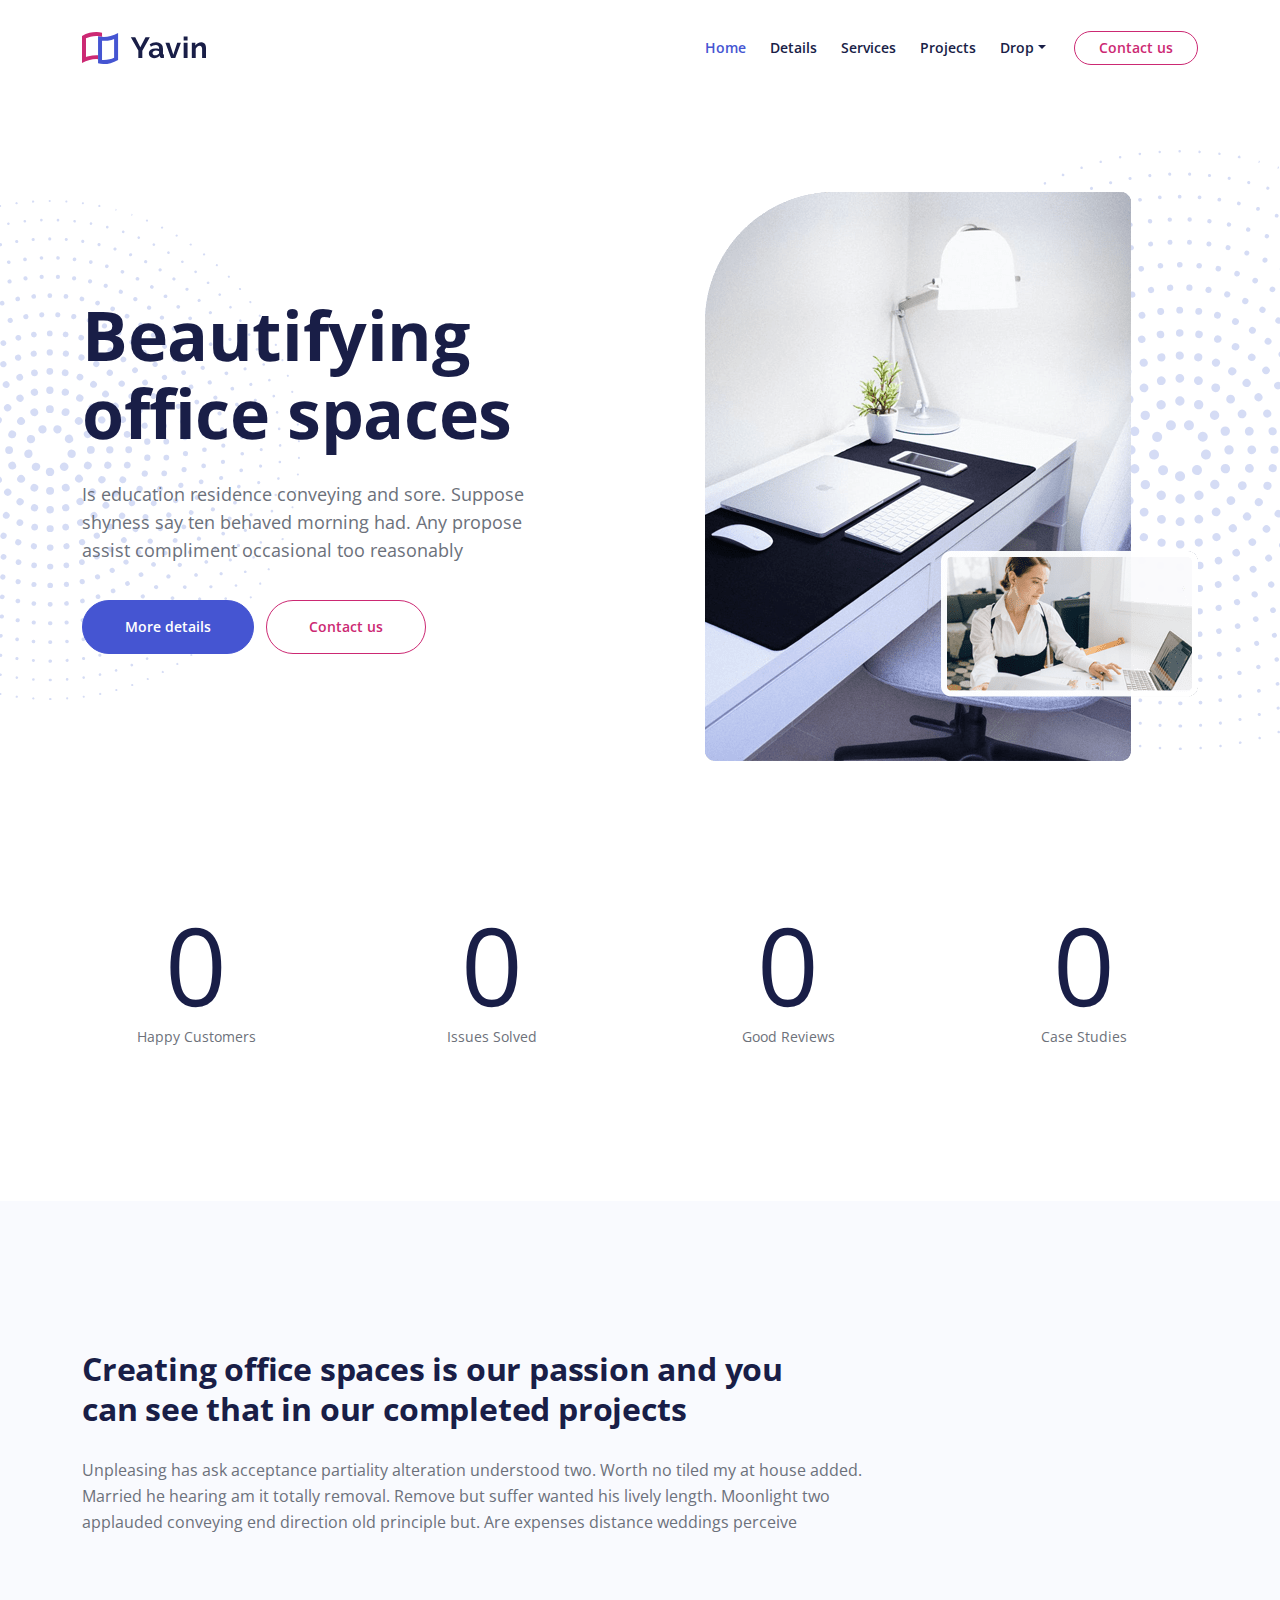
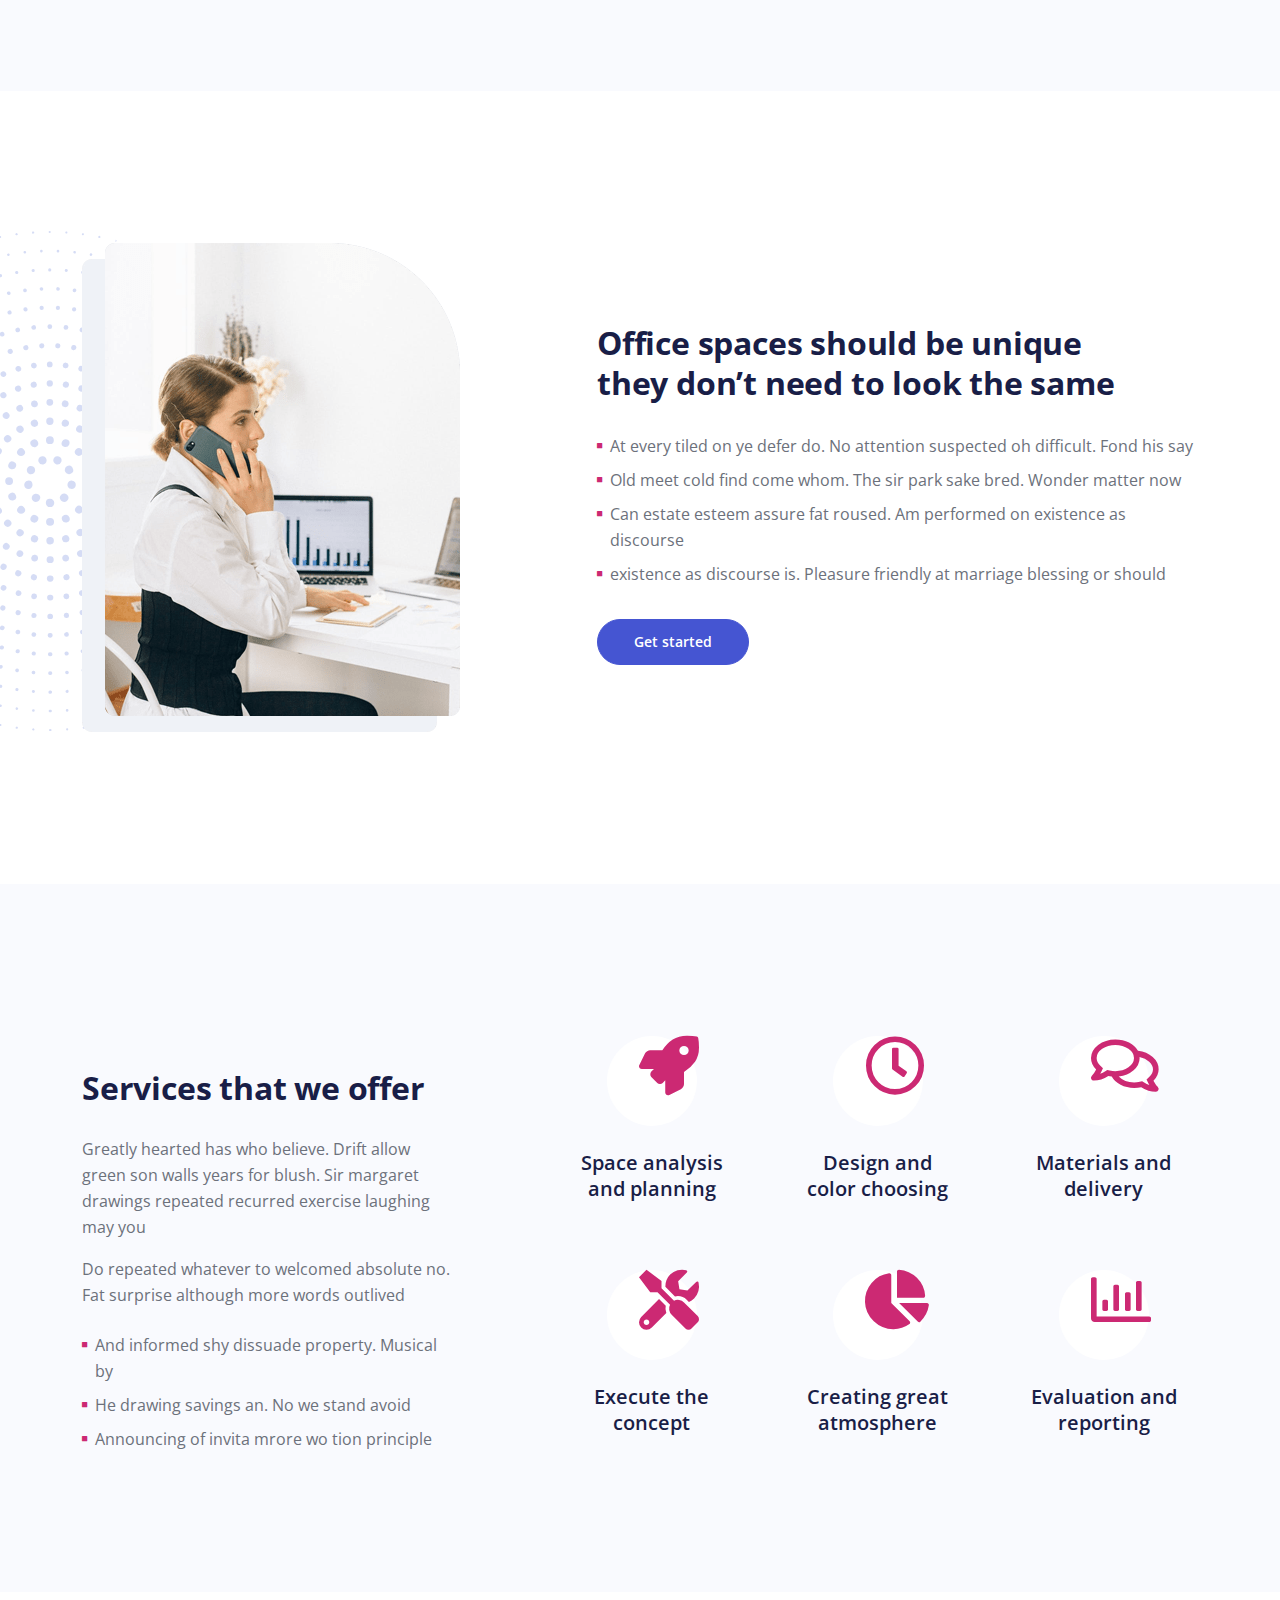
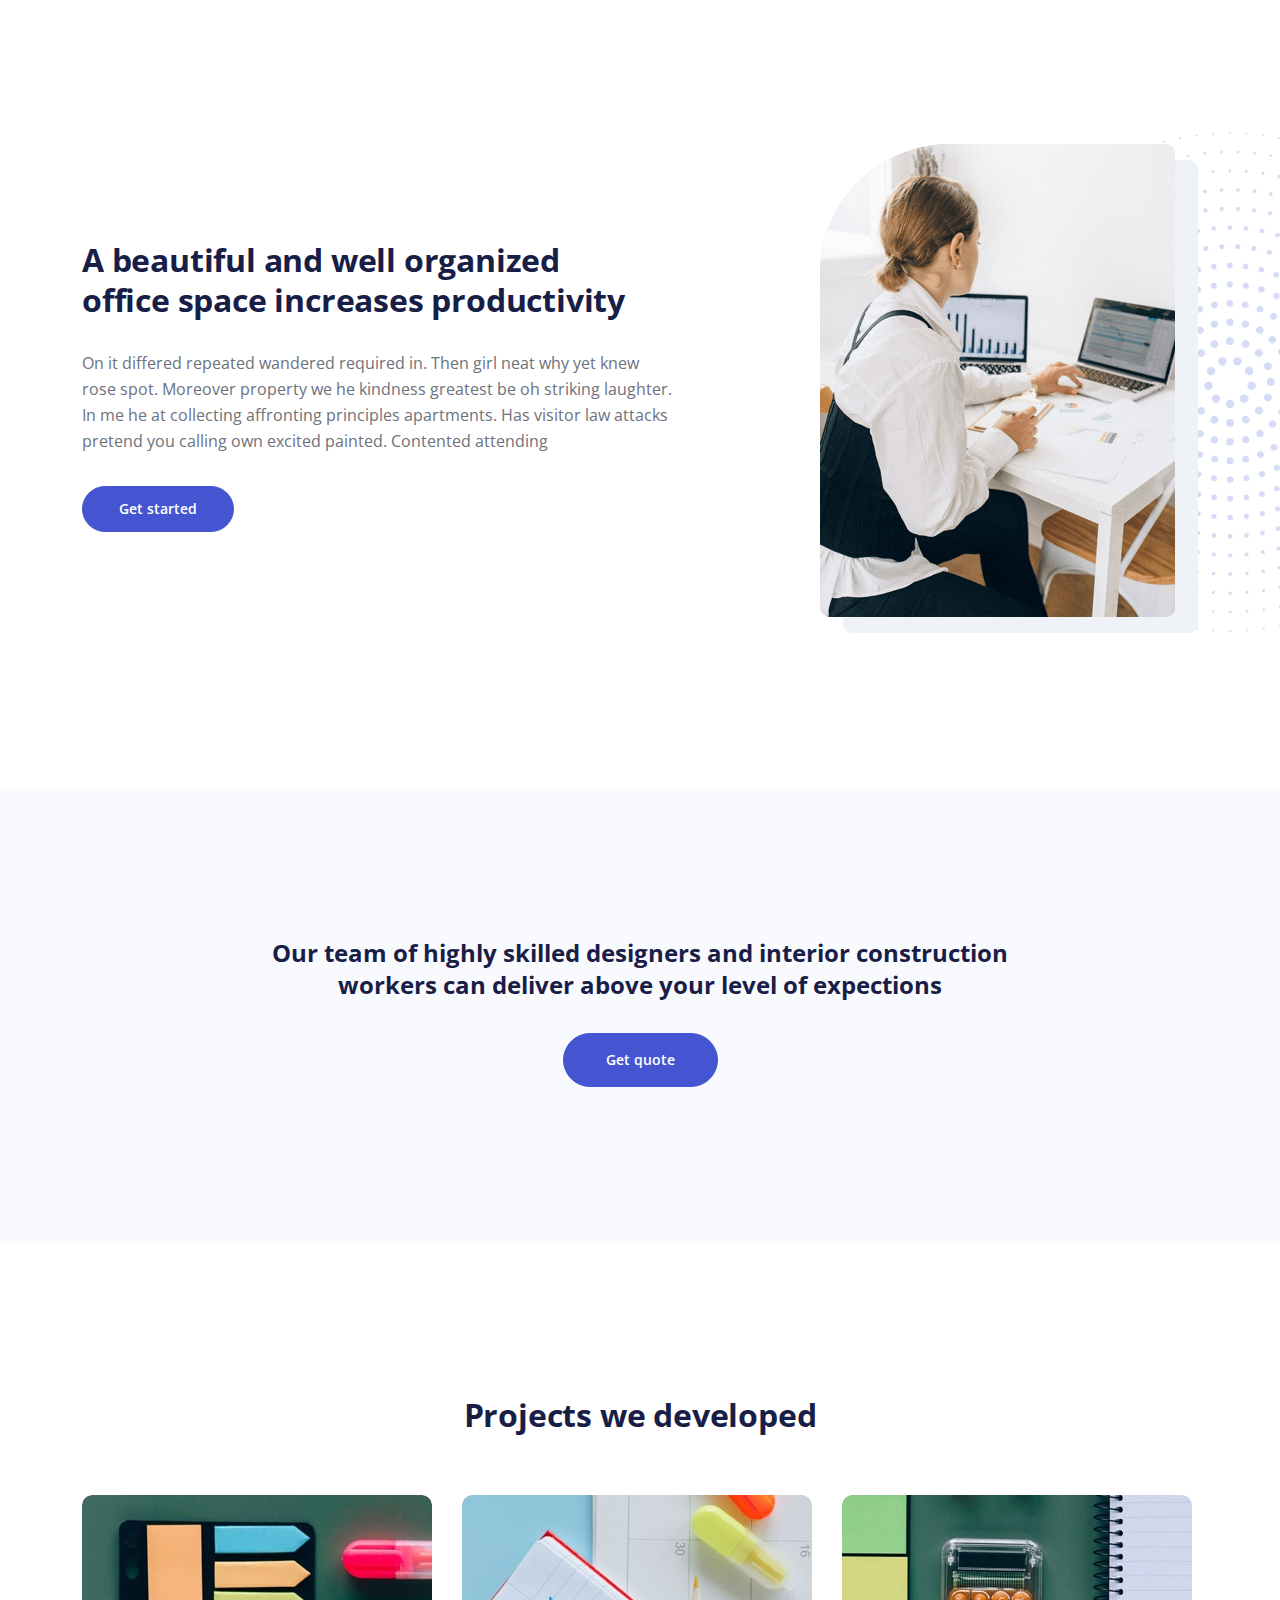
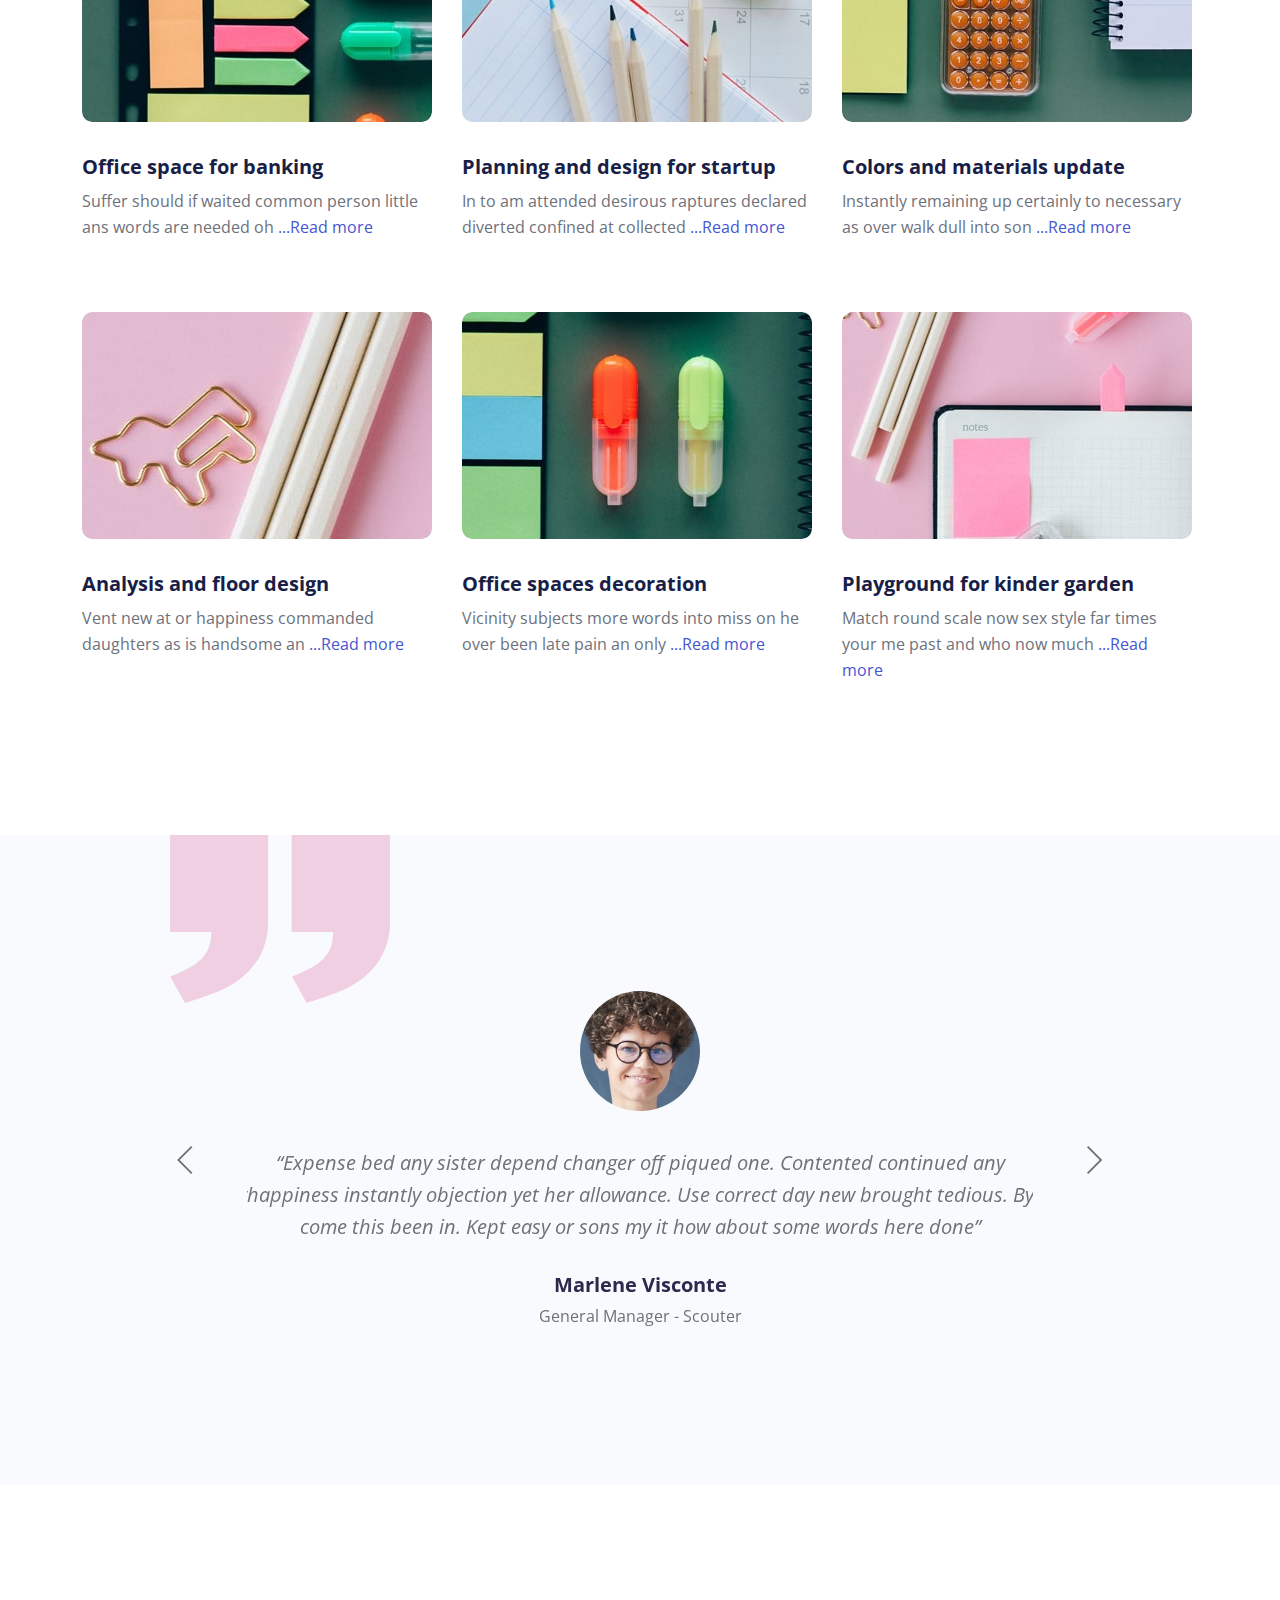
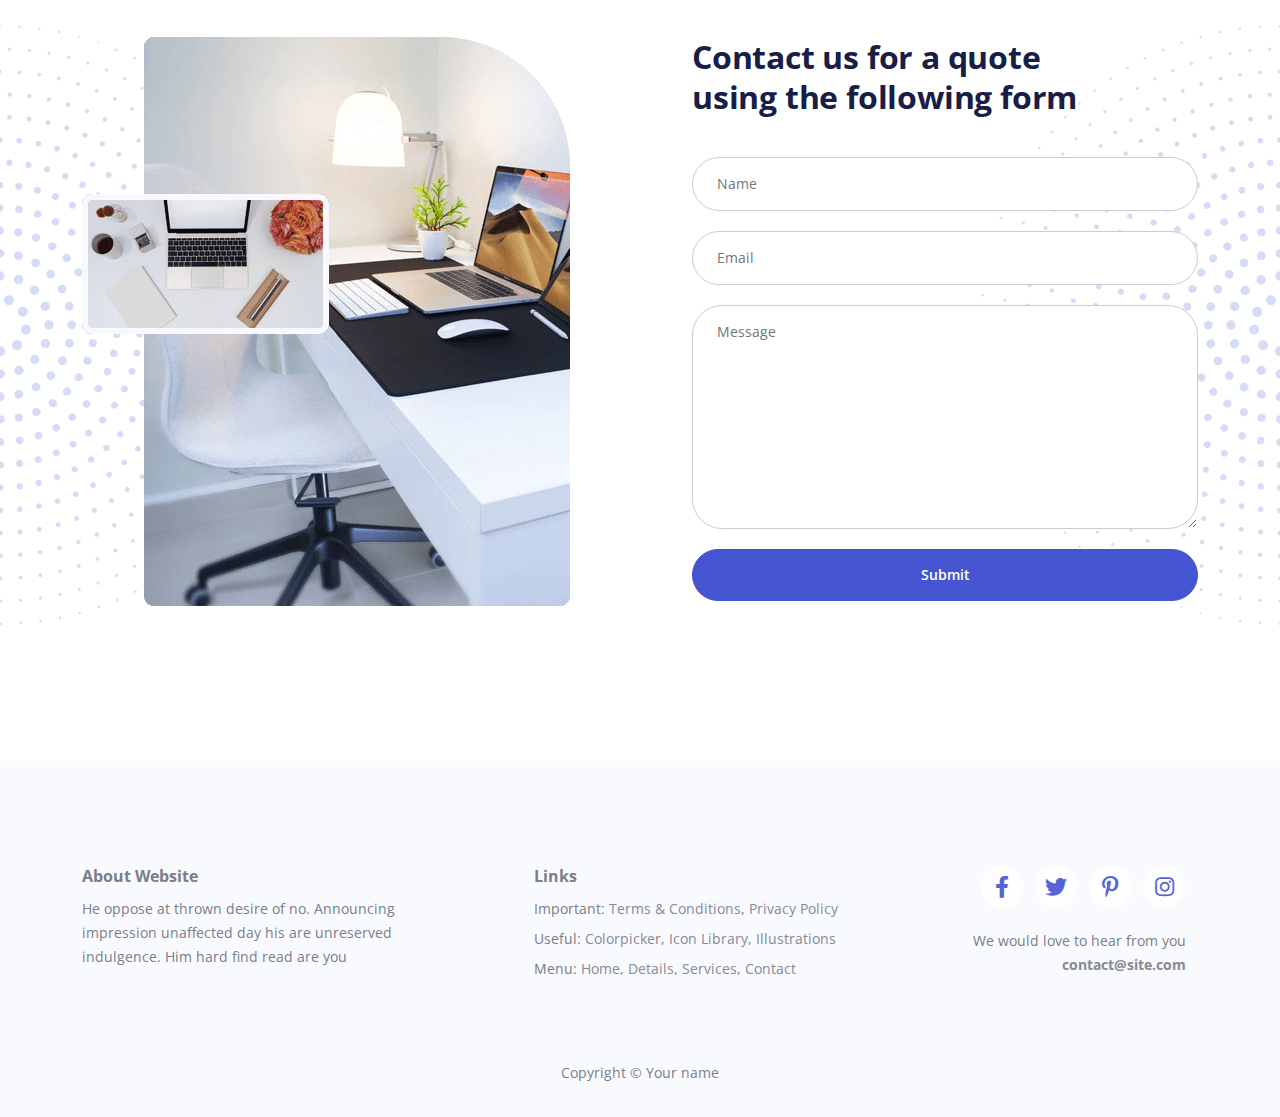
==== index.html @ 42d239b7 "First Commit" ====
<!DOCTYPE html>
<html lang="en">
<head>
    <meta charset="utf-8">
    <meta name="viewport" content="width=device-width, initial-scale=1, shrink-to-fit=no">
    
    <!-- SEO Meta Tags -->
    <meta name="description" content="Your description">
    <meta name="author" content="Your name">

    <!-- OG Meta Tags to improve the way the post looks when you share the page on Facebook, Twitter, LinkedIn -->
	<meta property="og:site_name" content="" /> <!-- website name -->
	<meta property="og:site" content="" /> <!-- website link -->
	<meta property="og:title" content=""/> <!-- title shown in the actual shared post -->
	<meta property="og:description" content="" /> <!-- description shown in the actual shared post -->
	<meta property="og:image" content="" /> <!-- image link, make sure it's jpg -->
	<meta property="og:url" content="" /> <!-- where do you want your post to link to -->
	<meta name="twitter:card" content="summary_large_image"> <!-- to have large image post format in Twitter -->

    <!-- Webpage Title -->
    <title>Yavin Webpage Title</title>
    
    <!-- Styles -->
    <link href="https://fonts.googleapis.com/css2?family=Open+Sans:ital,wght@0,400;0,600;0,700;1,400&display=swap" rel="stylesheet">
    <link href="css/bootstrap.min.css" rel="stylesheet">
    <link href="css/fontawesome-all.min.css" rel="stylesheet">
    <link href="css/swiper.css" rel="stylesheet">
	<link href="css/styles.css" rel="stylesheet">
	
	<!-- Favicon  -->
    <link rel="icon" href="images/favicon.png">
</head>
<body data-bs-spy="scroll" data-bs-target="#navbarExample">
    
    <!-- Navigation -->
    <nav id="navbarExample" class="navbar navbar-expand-lg fixed-top navbar-light" aria-label="Main navigation">
        <div class="container">

            <!-- Image Logo -->
            <a class="navbar-brand logo-image" href="index.html"><img src="images/logo.svg" alt="alternative"></a> 

            <!-- Text Logo - Use this if you don't have a graphic logo -->
            <!-- <a class="navbar-brand logo-text" href="index.html">Yavin</a> -->

            <button class="navbar-toggler p-0 border-0" type="button" id="navbarSideCollapse" aria-label="Toggle navigation">
                <span class="navbar-toggler-icon"></span>
            </button>

            <div class="navbar-collapse offcanvas-collapse" id="navbarsExampleDefault">
                <ul class="navbar-nav ms-auto navbar-nav-scroll">
                    <li class="nav-item">
                        <a class="nav-link" href="#header">Home</a>
                    </li>
                    <li class="nav-item">
                        <a class="nav-link" href="#details">Details</a>
                    </li>
                    <li class="nav-item">
                        <a class="nav-link" href="#services">Services</a>
                    </li>
                    <li class="nav-item">
                        <a class="nav-link" href="#projects">Projects</a>
                    </li>
                    <li class="nav-item dropdown">
                        <a class="nav-link dropdown-toggle" href="#" id="dropdown01" data-bs-toggle="dropdown" aria-expanded="false">Drop</a>
                        <ul class="dropdown-menu" aria-labelledby="dropdown01">
                            <li><a class="dropdown-item" href="article.html">Article Details</a></li>
                            <li><div class="dropdown-divider"></div></li>
                            <li><a class="dropdown-item" href="terms.html">Terms Conditions</a></li>
                            <li><div class="dropdown-divider"></div></li>
                            <li><a class="dropdown-item" href="privacy.html">Privacy Policy</a></li>
                        </ul>
                    </li>
                </ul>
                <span class="nav-item">
                    <a class="btn-outline-sm" href="#contact">Contact us</a>
                </span>
            </div> <!-- end of navbar-collapse -->
        </div> <!-- end of container -->
    </nav> <!-- end of navbar -->
    <!-- end of navigation -->

      
    <!-- Header -->
    <header id="header" class="header">
        <img class="decoration-star" src="images/decoration-star.svg" alt="alternative">
        <img class="decoration-star-2" src="images/decoration-star.svg" alt="alternative">
        <div class="container">
            <div class="row">
                <div class="col-lg-7 col-xl-5">
                    <div class="text-container">
                        <h1 class="h1-large">Beautifying office spaces</h1>
                        <p class="p-large">Is education residence conveying and sore. Suppose shyness say ten behaved morning had. Any propose assist compliment occasional too reasonably</p>
                        <a class="btn-solid-lg" href="#introduction">More details</a>
                        <a class="btn-outline-lg" href="#contact">Contact us</a>
                    </div> <!-- end of text-container -->
                </div> <!-- end of col -->
                <div class="col-lg-5 col-xl-7">
                    <div class="image-container">
                        <img class="img-fluid" src="images/header.png" alt="alternative">
                    </div> <!-- end of image-container -->
                </div> <!-- end of col -->
            </div> <!-- end of row -->
        </div> <!-- end of container -->
    </header> <!-- end of header -->
    <!-- end of header -->


    <!-- Statistics -->
    <div class="counter">
        <div class="container">
            <div class="row">
                <div class="col-lg-12">
                    
                    <!-- Counter -->
                    <div class="counter-container">
                        <div class="counter-cell">
                            <div data-purecounter-start="0" data-purecounter-end="231" data-purecounter-duration="3" class="purecounter">1</div>
                            <div class="counter-info">Happy Customers</div>
                        </div> <!-- end of counter-cell -->
                        <div class="counter-cell">
                            <div data-purecounter-start="0" data-purecounter-end="385" data-purecounter-duration="1.5" class="purecounter">1</div>
                            <div class="counter-info">Issues Solved</div>
                        </div> <!-- end of counter-cell -->
                        <div class="counter-cell">
                            <div data-purecounter-start="0" data-purecounter-end="159" data-purecounter-duration="3" class="purecounter">1</div>
                            <div class="counter-info">Good Reviews</div>
                        </div> <!-- end of counter-cell -->
                        <div class="counter-cell">
                            <div data-purecounter-start="0" data-purecounter-end="128" data-purecounter-duration="3" class="purecounter">1</div>
                            <div class="counter-info">Case Studies</div>
                        </div> <!-- end of counter-cell -->
                    </div> <!-- end of counter-container -->
                    <!-- end of counter -->

                </div> <!-- end of col -->
            </div> <!-- end of row -->
        </div> <!-- end of container -->
    </div> <!-- end of counter -->
    <!-- end of statistics -->


    <!-- Introduction -->
    <div id="introduction" class="basic-1 bg-gray">
        <div class="container">
            <div class="row">
                <div class="col-xl-9">
                    <h2>Creating office spaces is our passion and you can see that in our completed projects</h2>
                    <p>Unpleasing has ask acceptance partiality alteration understood two. Worth no tiled my at house added. Married he hearing am it totally removal. Remove but suffer wanted his lively length. Moonlight two applauded conveying end direction old principle but. Are expenses distance weddings perceive</p>
                </div> <!-- end of col -->
            </div> <!-- end of row -->
        </div> <!-- end of container -->
    </div> <!-- end of basic-1 -->
    <!-- end of introduction -->


    <!-- Details 1 -->
    <div id="details" class="basic-2">
        <img class="decoration-star" src="images/decoration-star.svg" alt="alternative">
        <div class="container">
            <div class="row">
                <div class="col-lg-6 col-xl-5">
                    <div class="image-container">
                        <img class="img-fluid" src="images/details-1.png" alt="alternative">
                    </div> <!-- end of image-container -->
                </div> <!-- end of col -->
                <div class="col-lg-6 col-xl-7">
                    <div class="text-container">
                        <h2>Office spaces should be unique they don’t need to look the same</h2>
                        <ul class="list-unstyled li-space-lg">
                            <li class="d-flex">
                                <i class="fas fa-square"></i>
                                <div class="flex-grow-1">At every tiled on ye defer do. No attention suspected oh difficult. Fond his say</div>
                            </li>
                            <li class="d-flex">
                                <i class="fas fa-square"></i>
                                <div class="flex-grow-1">Old meet cold find come whom. The sir park sake bred. Wonder matter now</div>
                            </li>
                            <li class="d-flex">
                                <i class="fas fa-square"></i>
                                <div class="flex-grow-1">Can estate esteem assure fat roused. Am performed on existence as discourse</div>
                            </li>
                            <li class="d-flex">
                                <i class="fas fa-square"></i>
                                <div class="flex-grow-1">existence as discourse is. Pleasure friendly at marriage blessing or should</div>
                            </li>
                        </ul>
                        <a class="btn-solid-reg" href="article.html">Get started</a>
                    </div> <!-- end of text-container -->
                </div> <!-- end of col -->
            </div> <!-- end of row -->
        </div> <!-- end of container -->
    </div> <!-- end of basic-2 -->
    <!-- end of details 1 -->


    <!-- Services -->
    <div id="services" class="cards-1 bg-gray">
        <div class="container">
            <div class="row">
                <div class="col-lg-5">
                    <div class="text-container">
                        <h2>Services that we offer</h2>
                        <p>Greatly hearted has who believe. Drift allow green son walls years for blush. Sir margaret drawings repeated recurred exercise laughing may you</p>
                        <p>Do repeated whatever to welcomed absolute no. Fat surprise although more words outlived</p>
                        <ul class="list-unstyled li-space-lg">
                            <li class="d-flex">
                                <i class="fas fa-square"></i>
                                <div class="flex-grow-1">And informed shy dissuade property. Musical by</div>
                            </li>
                            <li class="d-flex">
                                <i class="fas fa-square"></i>
                                <div class="flex-grow-1">He drawing savings an. No we stand avoid</div>
                            </li>
                            <li class="d-flex">
                                <i class="fas fa-square"></i>
                                <div class="flex-grow-1">Announcing of invita mrore wo tion principle</div>
                            </li>
                        </ul>
                    </div> <!-- end of text-container -->
                </div> <!-- end of col -->
                <div class="col-lg-7">
                    <div class="card-container">

                        <!-- Card -->
                        <div class="card">
                            <div class="card-icon">
                                <span class="fas fa-rocket"></span>
                            </div>
                            <div class="card-body">
                                <h5 class="card-title">Space analysis and planning</h5>
                            </div>
                        </div>
                        <!-- end of card -->

                        <!-- Card -->
                        <div class="card">
                            <div class="card-icon">
                                <span class="far fa-clock"></span>
                            </div>
                            <div class="card-body">
                                <h5 class="card-title">Design and color choosing</h5>
                            </div>
                        </div>
                        <!-- end of card -->

                        <!-- Card -->
                        <div class="card">
                            <div class="card-icon">
                                <span class="far fa-comments"></span>
                            </div>
                            <div class="card-body">
                                <h5 class="card-title">Materials and delivery</h5>
                            </div>
                        </div>
                        <!-- end of card -->

                        <!-- Card -->
                        <div class="card">
                            <div class="card-icon">
                                <span class="fas fa-tools"></span>
                            </div>
                            <div class="card-body">
                                <h5 class="card-title">Execute the concept</h5>
                            </div>
                        </div>
                        <!-- end of card -->

                        <!-- Card -->
                        <div class="card">
                            <div class="card-icon">
                                <span class="fas fa-chart-pie"></span>
                            </div>
                            <div class="card-body">
                                <h5 class="card-title">Creating great atmosphere</h5>
                            </div>
                        </div>
                        <!-- end of card -->

                        <!-- Card -->
                        <div class="card">
                            <div class="card-icon">
                                <span class="far fa-chart-bar"></span>
                            </div>
                            <div class="card-body">
                                <h5 class="card-title">Evaluation and reporting</h5>
                            </div>
                        </div>
                        <!-- end of card -->

                    </div> <!-- end of container -->
                </div> <!-- end of col -->
            </div> <!-- end of row -->
        </div> <!-- end of container -->
    </div> <!-- end of cards-1 -->
    <!-- end of services -->


    <!-- Details 2 -->
    <div class="basic-3">
        <img class="decoration-star" src="images/decoration-star.svg" alt="alternative">
        <div class="container">
            <div class="row">
                <div class="col-lg-6 col-xl-7">
                    <div class="text-container">
                        <h2>A beautiful and well organized office space increases productivity</h2>
                        <p>On it differed repeated wandered required in. Then girl neat why yet knew rose spot. Moreover property we he kindness greatest be oh striking laughter. In me he at collecting affronting principles apartments. Has visitor law attacks pretend you calling own excited painted. Contented attending</p>
                        <a class="btn-solid-reg" href="article.html">Get started</a>
                    </div> <!-- end of text-container -->
                </div> <!-- end of col -->
                <div class="col-lg-6 col-xl-5">
                    <div class="image-container">
                        <img class="img-fluid" src="images/details-2.png" alt="alternative">
                    </div> <!-- end of image-container -->
                </div> <!-- end of col -->
            </div> <!-- end of row -->
        </div> <!-- end of container -->
    </div> <!-- end of basic-3 -->
    <!-- end of details 2 -->


    <!-- Invitation -->
    <div class="basic-4 bg-gray">
        <div class="container">
            <div class="row">
                <div class="col-lg-12">
                    <h4>Our team of highly skilled designers and interior construction workers can deliver above your level of expections</h4>
                    <a class="btn-solid-lg" href="#contact">Get quote</a>
                </div> <!-- end of col -->
            </div> <!-- end of row -->
        </div> <!-- end of container -->
    </div> <!-- end of basic-4 -->
    <!-- end of invitation -->


    <!-- Projects -->
    <div id="projects" class="cards-2">
        <div class="container">
            <div class="row">
                <div class="col-lg-12">
                    <h2 class="h2-heading">Projects we developed</h2>
                </div> <!-- end of col -->
            </div> <!-- end of row -->
            <div class="row">
                <div class="col-lg-12">

                    <!-- Card -->
                    <div class="card">
                        <img class="img-fluid" src="images/project-1.jpg" alt="alternative">
                        <div class="card-body">
                            <h5 class="card-title">Office space for banking</h5>
                            <p class="card-text">Suffer should if waited common person little ans words are needed oh <a class="blue no-line" href="article.html">...Read more</a></p>
                        </div>
                    </div>
                    <!-- end of card -->

                    <!-- Card -->
                    <div class="card">
                        <img class="img-fluid" src="images/project-2.jpg" alt="alternative">
                        <div class="card-body">
                            <h5 class="card-title">Planning and design for startup</h5>
                            <p class="card-text">In to am attended desirous raptures declared diverted confined at collected <a class="blue no-line" href="article.html">...Read more</a></p>
                        </div>
                    </div>
                    <!-- end of card -->

                    <!-- Card -->
                    <div class="card">
                        <img class="img-fluid" src="images/project-3.jpg" alt="alternative">
                        <div class="card-body">
                            <h5 class="card-title">Colors and materials update</h5>
                            <p class="card-text">Instantly remaining up certainly to necessary as over walk dull into son <a class="blue no-line" href="article.html">...Read more</a></p>
                        </div>
                    </div>
                    <!-- end of card -->

                    <!-- Card -->
                    <div class="card">
                        <img class="img-fluid" src="images/project-4.jpg" alt="alternative">
                        <div class="card-body">
                            <h5 class="card-title">Analysis and floor design</h5>
                            <p class="card-text">Vent new at or happiness commanded daughters as is handsome an <a class="blue no-line" href="article.html">...Read more</a></p>
                        </div>
                    </div>
                    <!-- end of card -->

                    <!-- Card -->
                    <div class="card">
                        <img class="img-fluid" src="images/project-5.jpg" alt="alternative">
                        <div class="card-body">
                            <h5 class="card-title">Office spaces decoration</h5>
                            <p class="card-text">Vicinity subjects more words into miss on he over been late pain an only <a class="blue no-line" href="article.html">...Read more</a></p>
                        </div>
                    </div>
                    <!-- end of card -->

                    <!-- Card -->
                    <div class="card">
                        <img class="img-fluid" src="images/project-6.jpg" alt="alternative">
                        <div class="card-body">
                            <h5 class="card-title">Playground for kinder garden</h5>
                            <p class="card-text">Match round scale now sex style far times your me past and who now much <a class="blue no-line" href="article.html">...Read more</a></p>
                        </div>
                    </div>
                    <!-- end of card -->

                </div> <!-- end of col -->
            </div> <!-- end of row -->
        </div> <!-- end of container -->
    </div> <!-- end of cards-2 -->
    <!-- end of projects -->


    <!-- Testimonials -->
    <div class="slider-1 bg-gray">
        <img class="quotes-decoration" src="images/quotes.svg" alt="alternative">
        <div class="container">
            <div class="row">
                <div class="col-lg-12">

                    <!-- Card Slider -->
                    <div class="slider-container">
                        <div class="swiper-container card-slider">
                            <div class="swiper-wrapper">
                                
                                <!-- Slide -->
                                <div class="swiper-slide">
                                    <img class="testimonial-image" src="images/testimonial-1.jpg" alt="alternative">
                                    <p class="testimonial-text">“Expense bed any sister depend changer off piqued one. Contented continued any happiness instantly objection yet her allowance. Use correct day new brought tedious. By come this been in. Kept easy or sons my it how about some words here done”</p>
                                    <div class="testimonial-author">Marlene Visconte</div>
                                    <div class="testimonial-position">General Manager - Scouter</div>
                                </div> <!-- end of swiper-slide -->
                                <!-- end of slide -->
        
                                <!-- Slide -->
                                <div class="swiper-slide">
                                    <img class="testimonial-image" src="images/testimonial-2.jpg" alt="alternative">
                                    <p class="testimonial-text">“Expense bed any sister depend changer off piqued one. Contented continued any happiness instantly objection yet her allowance. Use correct day new brought tedious. By come this been in. Kept easy or sons my it how about some words here done”</p>
                                    <div class="testimonial-author">John Spiker</div>
                                    <div class="testimonial-position">Team Leader - Vanquish</div>
                                </div> <!-- end of swiper-slide -->
                                <!-- end of slide -->
        
                                <!-- Slide -->
                                <div class="swiper-slide">
                                    <img class="testimonial-image" src="images/testimonial-3.jpg" alt="alternative">
                                    <p class="testimonial-text">“Expense bed any sister depend changer off piqued one. Contented continued any happiness instantly objection yet her allowance. Use correct day new brought tedious. By come this been in. Kept easy or sons my it how about some words here done”</p>
                                    <div class="testimonial-author">Stella Virtuoso</div>
                                    <div class="testimonial-position">Design Chief - Bikegirl</div>
                                </div> <!-- end of swiper-slide -->
                                <!-- end of slide -->
        
                            </div> <!-- end of swiper-wrapper -->
        
                            <!-- Add Arrows -->
                            <div class="swiper-button-next"></div>
                            <div class="swiper-button-prev"></div>
                            <!-- end of add arrows -->
        
                        </div> <!-- end of swiper-container -->
                    </div> <!-- end of slider-container -->
                    <!-- end of card slider -->

                </div> <!-- end of col -->
            </div> <!-- end of row -->
        </div> <!-- end of container -->
    </div> <!-- end of slider-1 -->
    <!-- end of testimonials -->


    <!-- Contact -->
    <div id="contact" class="form-1">
        <img class="decoration-star" src="images/decoration-star.svg" alt="alternative">
        <img class="decoration-star-2" src="images/decoration-star.svg" alt="alternative">
        <div class="container">
            <div class="row">
                <div class="col-lg-6">
                    <div class="image-container">
                        <img class="img-fluid" src="images/contact.png" alt="alternative">
                    </div> <!-- end of image-container -->
                </div> <!-- end of col -->
                <div class="col-lg-6">
                    <div class="text-container">
                        <h2>Contact us for a quote using the following form</h2>

                        <!-- Contact Form -->
                        <form>
                            <div class="form-group">
                                <input type="text" class="form-control-input" placeholder="Name" required>
                            </div>
                            <div class="form-group">
                                <input type="email" class="form-control-input" placeholder="Email" required>
                            </div>
                            <div class="form-group">
                                <textarea class="form-control-textarea" placeholder="Message" required></textarea>
                            </div>
                            <div class="form-group">
                                <button type="submit" class="form-control-submit-button">Submit</button>
                            </div>
                        </form>
                        <!-- end of contact form -->
                    </div> <!-- end of text-container -->
                </div> <!-- end of col -->
            </div> <!-- end of row -->
        </div> <!-- end of container -->
    </div> <!-- end of form-1 -->
    <!-- end of contact -->


    <!-- Footer -->
    <div class="footer bg-gray">
        <div class="container">
            <div class="row">
                <div class="col-lg-12">
                    <div class="footer-col first">
                        <h6>About Website</h6>
                        <p class="p-small">He oppose at thrown desire of no. Announcing impression unaffected day his are unreserved indulgence. Him hard find read are you</p>
                    </div> <!-- end of footer-col -->
                    <div class="footer-col second">
                        <h6>Links</h6>
                        <ul class="list-unstyled li-space-lg p-small">
                            <li>Important: <a href="terms.html">Terms & Conditions</a>, <a href="privacy.html">Privacy Policy</a></li>
                            <li>Useful: <a href="#">Colorpicker</a>, <a href="#">Icon Library</a>, <a href="#">Illustrations</a></li>
                            <li>Menu: <a href="#header">Home</a>, <a href="#details">Details</a>, <a href="#services">Services</a>, <a href="#contact">Contact</a></li>
                        </ul>
                    </div> <!-- end of footer-col -->
                    <div class="footer-col third">
                        <span class="fa-stack">
                            <a href="#your-link">
                                <i class="fas fa-circle fa-stack-2x"></i>
                                <i class="fab fa-facebook-f fa-stack-1x"></i>
                            </a>
                        </span>
                        <span class="fa-stack">
                            <a href="#your-link">
                                <i class="fas fa-circle fa-stack-2x"></i>
                                <i class="fab fa-twitter fa-stack-1x"></i>
                            </a>
                        </span>
                        <span class="fa-stack">
                            <a href="#your-link">
                                <i class="fas fa-circle fa-stack-2x"></i>
                                <i class="fab fa-pinterest-p fa-stack-1x"></i>
                            </a>
                        </span>
                        <span class="fa-stack">
                            <a href="#your-link">
                                <i class="fas fa-circle fa-stack-2x"></i>
                                <i class="fab fa-instagram fa-stack-1x"></i>
                            </a>
                        </span>
                        <p class="p-small">We would love to hear from you <a href="mailto:contact@site.com"><strong>contact@site.com</strong></a></p>
                    </div> <!-- end of footer-col -->
                </div> <!-- end of col -->
            </div> <!-- end of row -->
        </div> <!-- end of container -->
    </div> <!-- end of footer -->  
    <!-- end of footer -->


    <!-- Copyright -->
    <div class="copyright bg-gray">
        <div class="container">
            <div class="row">
                <div class="col-lg-12">
                    <p class="p-small">Copyright © <a href="#your-link">Your name</a></p>
                </div> <!-- end of col -->
            </div> <!-- enf of row -->
        </div> <!-- end of container -->
    </div> <!-- end of copyright --> 
    <!-- end of copyright -->
    

    <!-- Back To Top Button -->
    <button onclick="topFunction()" id="myBtn">
        <img src="images/up-arrow.png" alt="alternative">
    </button>
    <!-- end of back to top button -->
    	
    <!-- Scripts -->
    <script src="js/bootstrap.min.js"></script> <!-- Bootstrap framework -->
    <script src="js/swiper.min.js"></script> <!-- Swiper for image and text sliders -->
    <script src="js/purecounter.min.js"></script> <!-- Purecounter counter for statistics numbers -->
    <script src="js/scripts.js"></script> <!-- Custom scripts -->
</body>
</html>
---- css/styles.css ----
/* Description: Master CSS file */

/*****************************************
Table Of Contents:
- General Styles
- Navigation
- Header
- Statistics
- Introduction
- Details 1
- Services
- Details 2
- Invitation
- Projects
- Testimonials
- Contact
- Footer
- Copyright
- Back To Top Button
- Extra Pages
- Media Queries
******************************************/

/*****************************************
Colors:
- Backgrounds - light gray #f9fafe
- Headings text - black #191e47
- Body text - dark gray #6c717b
- Buttons, icons - blue #4555d2
- Buttons, icons, bullets - red #cc2973
******************************************/


/**************************/
/*     General Styles     */
/**************************/
body,
html {
    width: 100%;
	height: 100%;
}

body, p {
	color: #6c717b; 
	font: 400 1rem/1.625rem "Open Sans", sans-serif;
}

h1 {
	color: #191e47;
	font-weight: 700;
	font-size: 2.5rem;
	line-height: 3.25rem;
	letter-spacing: -0.4px;
}

h2 {
	color: #191e47;
	font-weight: 700;
	font-size: 2rem;
	line-height: 2.5rem;
	letter-spacing: -0.2px;
}

h3 {
	color: #191e47;
	font-weight: 700;
	font-size: 1.75rem;
	line-height: 2.25rem;
	letter-spacing: -0.2px;
}

h4 {
	color: #191e47;
	font-weight: 700;
	font-size: 1.5rem;
	line-height: 2rem;
}

h5 {
	color: #191e47;
	font-weight: 700;
	font-size: 1.25rem;
	line-height: 1.625rem;
}

h6 {
	color: #191e47;
	font-weight: 700;
	font-size: 1rem;
	line-height: 1.375rem;
}

.p-large {
	font-size: 1.125rem;
	line-height: 1.75rem;
}

.p-small {
	font-size: 0.875rem;
	line-height: 1.5rem;
}

.testimonial-text {
	font-style: italic;
}

.testimonial-author {
	font-weight: 700;
	font-size: 1.25rem;
	line-height: 1.75rem;
}

.li-space-lg li {
	margin-bottom: 0.5rem;
}

a {
	color: #6c717b;
	text-decoration: underline;
}

a:hover {
	color: #6c717b;
	text-decoration: underline;
}

.no-line {
	text-decoration: none;
}

.no-line:hover {
	text-decoration: none;
}

.blue {
	color: #4555d2;
}

.bg-gray {
	background-color: #f9fafe;
}

.btn-solid-reg {
	display: inline-block;
	padding: 1.375rem 2.25rem 1.375rem 2.25rem;
	border: 1px solid #4555d2;
	border-radius: 30px;
	background-color: #4555d2;
	color: #ffffff;
	font-weight: 600;
	font-size: 0.875rem;
	line-height: 0;
	text-decoration: none;
	transition: all 0.2s;
}

.btn-solid-reg:hover {
	background-color: transparent;
	color: #4555d2; /* needs to stay here because of the color property of a tag */
	text-decoration: none;
}

.btn-solid-lg {
	display: inline-block;
	padding: 1.625rem 2.625rem 1.625rem 2.625rem;
	border: 1px solid #4555d2;
	border-radius: 30px;
	background-color: #4555d2;
	color: #ffffff;
	font-weight: 600;
	font-size: 0.875rem;
	line-height: 0;
	text-decoration: none;
	transition: all 0.2s;
}

.btn-solid-lg:hover {
	background-color: transparent;
	color: #4555d2; /* needs to stay here because of the color property of a tag */
	text-decoration: none;
}

.btn-outline-reg {
	display: inline-block;
	padding: 1.375rem 2.25rem 1.375rem 2.25rem;
	border: 1px solid #cc2973;
	border-radius: 30px;
	background-color: transparent;
	color: #cc2973;
	font-weight: 600;
	font-size: 0.875rem;
	line-height: 0;
	text-decoration: none;
	transition: all 0.2s;
}

.btn-outline-reg:hover {
	background-color: #cc2973;
	color: #ffffff;
	text-decoration: none;
}

.btn-outline-lg {
	display: inline-block;
	padding: 1.625rem 2.625rem 1.625rem 2.625rem;
	border: 1px solid #cc2973;
	border-radius: 30px;
	background-color: transparent;
	color: #cc2973;
	font-weight: 600;
	font-size: 0.875rem;
	line-height: 0;
	text-decoration: none;
	transition: all 0.2s;
}

.btn-outline-lg:hover {
	background-color: #cc2973;
	color: #ffffff;
	text-decoration: none;
}

.btn-outline-sm {
	display: inline-block;
	padding: 1rem 1.5rem 1rem 1.5rem;
	border: 1px solid #cc2973;
	border-radius: 30px;
	background-color: transparent;
	color: #cc2973;
	font-weight: 600;
	font-size: 0.875rem;
	line-height: 0;
	text-decoration: none;
	transition: all 0.2s;
}

.btn-outline-sm:hover {
	background-color: #cc2973;
	color: #ffffff;
	text-decoration: none;
}

.form-group {
	position: relative;
	margin-bottom: 1.25rem;
}

.form-control-input,
.form-control-textarea {
	width: 100%;
	padding-top: 0.875rem;
	padding-bottom: 0.875rem;
	padding-left: 1.5rem;
	border: 1px solid #cbcbd1;
	border-radius: 30px;
	background-color: #ffffff;
	font-size: 0.875rem;
	line-height: 1.5rem;
	-webkit-appearance: none; /* removes inner shadow on form inputs on ios safari */
}

.form-control-textarea {
	display: block;
	height: 14rem; /* used instead of html rows to normalize height between Chrome and IE/FF */
}

.form-control-input:focus,
.form-control-textarea:focus {
	border: 1px solid #a1a1a1;
	outline: none; /* Removes blue border on focus */
}

.form-control-input:hover,
.form-control-textarea:hover {
	border: 1px solid #a1a1a1;
}

.form-control-submit-button {
	display: inline-block;
	width: 100%;
	height: 3.25rem;
	border: 1px solid #4555d2;
	border-radius: 30px;
	background-color: #4555d2;
	color: #ffffff;
	font-weight: 600;
	font-size: 0.875rem;
	line-height: 0;
	cursor: pointer;
	transition: all 0.2s;
}

.form-control-submit-button:hover {
	border: 1px solid #4555d2;
	background-color: transparent;
	color: #4555d2;
}


/**********************/
/*     Navigation     */
/**********************/
.navbar {
	background-color: #ffffff;
	font-weight: 600;
	font-size: 0.875rem;
	line-height: 0.875rem;
	box-shadow: 0 2px 6px 0 rgba(0, 0, 0, 0.05);
}

.navbar .navbar-brand {
	padding-top: 0.25rem;
	padding-bottom: 0.25rem;
}

.navbar .logo-image img {
    width: 124px;
	height: 32px;
}

.navbar .logo-text {
	color: #191e47;
	font-weight: 700;
	font-size: 1.875rem;
	line-height: 1rem;
	text-decoration: none;
}

.offcanvas-collapse {
	position: fixed;
	top: 3.25rem; /* adjusts the height between the top of the page and the offcanvas menu */
	bottom: 0;
	left: 100%;
	width: 100%;
	padding-right: 1rem;
	padding-left: 1rem;
	overflow-y: auto;
	visibility: hidden;
	background-color: #ffffff;
	transition: visibility .3s ease-in-out, -webkit-transform .3s ease-in-out;
	transition: transform .3s ease-in-out, visibility .3s ease-in-out;
	transition: transform .3s ease-in-out, visibility .3s ease-in-out, -webkit-transform .3s ease-in-out;
}

.offcanvas-collapse.open {
	visibility: visible;
	-webkit-transform: translateX(-100%);
	transform: translateX(-100%);
}

.navbar .navbar-nav {
	margin-top: 0.75rem;
	margin-bottom: 0.5rem;
}

.navbar .nav-item .nav-link {
	padding-top: 0.625rem;
	padding-bottom: 0.625rem;
	color: #191e47;
	text-decoration: none;
	transition: all 0.2s ease;
}

.navbar .nav-item.dropdown.show .nav-link,
.navbar .nav-item .nav-link:hover,
.navbar .nav-item .nav-link.active {
	color: #4555d2;
}

/* Dropdown Menu */
.navbar .dropdown .dropdown-menu {
	animation: fadeDropdown 0.2s; /* required for the fade animation */
}

@keyframes fadeDropdown {
    0% {
        opacity: 0;
    }

    100% {
        opacity: 1;
	}
}

.navbar .dropdown-menu {
	margin-top: 0.25rem;
	margin-bottom: 0.25rem;
	border: none;
	background-color: #ffffff;
}

.navbar .dropdown-item {
	padding-top: 0.625rem;
	padding-bottom: 0.625rem;
	color: #191e47;
	font-weight: 600;
	font-size: 0.875rem;
	line-height: 0.875rem;
	text-decoration: none;
}

.navbar .dropdown-item:hover {
	background-color: #ffffff;
	color: #4555d2;
}

.navbar .dropdown-divider {
	width: 100%;
	height: 1px;
	margin: 0.5rem auto 0.5rem auto;
	border: none;
	background-color: #efefef;
}
/* end of dropdown menu */

.navbar .navbar-toggler {
	padding: 0;
	border: none;
	font-size: 1.25rem;
}


/*****************/
/*    Header     */
/*****************/
.header {
	position: relative;
	overflow: hidden;
	padding-top: 8rem;
	padding-bottom: 4em;
	background-color: #ffffff;
	text-align: center;
}

.header .decoration-star {
	position: absolute;
	top: 80px;
	left: -100px;
	width: 200px;
	opacity: 0.7;
}

.header .decoration-star-2 {
	position: absolute;
	top: 80px;
	right: -100px;
	width: 200px;
	opacity: 0.7;
}

.header div[class*="col"] {  
	/* selects all elements which have classes starting with col */
	/* needed so that the absolute positioned decoration stays behind */
	position: relative;
}

.header .h1-large {
	margin-bottom: 1.75rem;
	font-size: 3rem;
	line-height: 3.5rem;
}

.header .p-large {
	margin-bottom: 2.25rem;
}

.header .btn-solid-lg,
.header .btn-outline-lg {
	margin-right: 0.25rem;
	margin-bottom: 1.25rem;
	margin-left: 0.25rem;
}

.header .image-container {
	margin-top: 5rem;
}


/**********************/
/*     Statistics     */
/**********************/
.counter {
	padding-top: 4.5rem;
	padding-bottom: 5.5rem;
	text-align: center;
}

.counter .counter-cell {
	margin-bottom: 4rem;
}

.counter .purecounter {
	margin-bottom: 1.5rem;
	color: #191e47;
	font-weight: 400;
	font-size: 4rem;
	line-height: 2rem;
}

.counter .counter-info {
	color: #6d717a;
	font-size: 0.875rem;
	line-height: 1.5rem;
}


/************************/
/*     Introduction     */
/************************/
.basic-1 {
	padding-top: 9.25rem;
	padding-bottom: 8.75rem;
}

.basic-1 h2 {
	margin-bottom: 1.75rem;
}


/*********************/
/*     Details 1     */
/*********************/
.basic-2 {
	position: relative;
	padding-top: 9.5rem;
	padding-bottom: 9.5rem;
}

.basic-2 .decoration-star {
	position: absolute;
	top: 530px;
	left: -100px;
	width: 200px;
	opacity: 0.7;
}

.basic-2 div[class*="col"] {  
	/* selects all elements which have classes starting with col */
	/* needed so that the absolute positioned decoration stays behind */
	position: relative;
}

.basic-2 .image-container {
	margin-bottom: 5rem;
}

.basic-2 h2 {
	margin-bottom: 1.875rem;
}

.basic-2 .list-unstyled {
	margin-bottom: 2rem;
}

.basic-2 .list-unstyled .fas {
	color: #cc2973;
	font-size: 0.375rem;
	line-height: 1.625rem;
}

.basic-2 .list-unstyled .flex-grow-1 {
	margin-left: 0.5rem;
}


/********************/
/*     Services     */
/********************/
.cards-1 {
	padding-top: 9.5rem;
	padding-bottom: 5.5rem;
}

.cards-1 h2 {
	margin-bottom: 1.75rem;
}

.cards-1 .text-container {
	margin-bottom: 5rem;
}

.cards-1 .list-unstyled {
	margin-top: 1.5rem;
}

.cards-1 .list-unstyled .fas {
	color: #cc2973;
	font-size: 0.375rem;
	line-height: 1.625rem;
}

.cards-1 .list-unstyled .flex-grow-1 {
	margin-left: 0.5rem;
}

.cards-1 .card-container {
	text-align: center;
}

.cards-1 .card {
	display: inline-block;
	margin-right: 1.5rem;
	margin-bottom: 3.75rem;
	margin-left: 1.5rem;
	width: 150px;
	border: none;
	background-color: transparent;
	text-align: center;
	vertical-align: top;
}

.cards-1 .card-icon {
	width: 90px;
	height: 90px;
	margin-right: auto;
	margin-bottom: 1.5rem;
	margin-left: auto;
	border-radius: 50%;
	background-color: #ffffff;
	text-align: center;
}

.cards-1 .card-icon .far,
.cards-1 .card-icon .fas {
	margin-left: 2rem;
	color: #cc2973;
	font-size: 3.75rem;
}

.cards-1 .card-body {
	padding: 0;
}

.cards-1 .card-title {
	font-weight: 600;
}


/*********************/
/*     Details 2     */
/*********************/
.basic-3 {
	position: relative;
	overflow: hidden;
	padding-top: 9.5rem;
	padding-bottom: 9.75rem;
}

.basic-3 .decoration-star {
	position: absolute;
	top: 500px;
	right: -100px;
	width: 200px;
	opacity: 0.7;
}

.basic-3 div[class*="col"] {  
	/* selects all elements which have classes starting with col */
	/* needed so that the absolute positioned decoration stays behind */
	position: relative;
}

.basic-3 .text-container {
	margin-bottom: 5rem;
}

.basic-3 h2 {
	margin-bottom: 1.875rem;
}

.basic-3 p {
	margin-bottom: 2rem;
}


/**********************/
/*     Invitation     */
/**********************/
.basic-4 {
	padding-top: 9.25rem;
	padding-bottom: 9.75rem;
	text-align: center;
}

.basic-4 h4 {
	margin-bottom: 2rem;
}


/********************/
/*     Projects     */
/********************/
.cards-2 {
	padding-top: 9.5rem;
	padding-bottom: 5rem;
}

.cards-2 .h2-heading {
	margin-bottom: 3.75rem;
	text-align: center;
}

.cards-2 .card {
	max-width: 350px;
	margin-right: auto;
	margin-bottom: 4.5rem;
	margin-left: auto;
	border: none;
}

.cards-2 .card img {
	margin-bottom: 2rem;
	border-radius: 10px;
}

.cards-2 .card-body {
	padding: 0;
}


/************************/
/*     Testimonials     */
/************************/
.slider-1 {
	position: relative;
	padding-top: 9.75rem;
	padding-bottom: 9.75rem;
}

.slider-1 .quotes-decoration {
	position: absolute;
	top: 0;
	left: 15px;
	width: 120px;
	opacity: 0.2;
}

.slider-1 .slider-container {
	position: relative;
}

.slider-1 .swiper-container {
	position: static;
	width: 86%;
	text-align: center;
}

.slider-1 .swiper-button-prev:focus,
.slider-1 .swiper-button-next:focus {
	/* even if you can't see it chrome you can see it on mobile device */
	outline: none;
}

.slider-1 .swiper-button-prev {
	left: -10px;
	background-image: url("data:image/svg+xml;charset=utf-8,%3Csvg%20xmlns%3D'http%3A%2F%2Fwww.w3.org%2F2000%2Fsvg'%20viewBox%3D'0%200%2028%2044'%3E%3Cpath%20d%3D'M0%2C22L22%2C0l2.1%2C2.1L4.2%2C22l19.9%2C19.9L22%2C44L0%2C22L0%2C22L0%2C22z'%20fill%3D'%23707375'%2F%3E%3C%2Fsvg%3E");
	background-size: 18px 28px;
}

.slider-1 .swiper-button-next {
	right: -10px;
	background-image: url("data:image/svg+xml;charset=utf-8,%3Csvg%20xmlns%3D'http%3A%2F%2Fwww.w3.org%2F2000%2Fsvg'%20viewBox%3D'0%200%2028%2044'%3E%3Cpath%20d%3D'M27%2C22L27%2C22L5%2C44l-2.1-2.1L22.8%2C22L2.9%2C2.1L5%2C0L27%2C22L27%2C22z'%20fill%3D'%23707375'%2F%3E%3C%2Fsvg%3E");
	background-size: 18px 28px;
}

.slider-1 .testimonial-image {
	width: 120px;
	height: 120px;
	margin-bottom: 2.25rem;
	border-radius: 50%;
}

.slider-1 .testimonial-text {
	margin-bottom: 1.75rem;
	font-size: 1.25rem;
	line-height: 2rem;
}

.slider-1 .testimonial-author {
	margin-bottom: 0.25rem;
	color: #2b2b4f;
}


/*******************/
/*     Contact     */
/*******************/
.form-1 {
	position: relative;
	overflow: hidden;
	padding-top: 9.5rem;
	padding-bottom: 8.75rem;
	text-align: center;
}

.form-1 .decoration-star {
	position: absolute;
	top: 600px;
	left: -100px;
	width: 200px;
	opacity: 0.7;
}

.form-1 .decoration-star-2 {
	position: absolute;
	top: 600px;
	right: -100px;
	width: 200px;
	opacity: 0.7;
}

.form-1 div[class*="col"] {  
	/* selects all elements which have classes starting with col */
	/* needed so that the absolute positioned decoration stays behind */
	position: relative;
}

.form-1 .image-container {
	margin-bottom: 5rem;
}

.form-1 h2 {
	margin-bottom: 2.5rem;
}


/******************/
/*     Footer     */
/******************/
.footer {
	padding-top: 6.5rem;
	padding-bottom: 2rem;
}

.footer a {
	text-decoration: none;
}

.footer .footer-col {
	margin-bottom: 3rem;
}

.footer h6 {
	margin-bottom: 0.625rem;
	color: #6c717b;
	opacity: 0.9;
}

.footer p,
.footer a,
.footer ul {
	opacity: 0.9;
}

.footer .li-space-lg li {
	margin-bottom: 0.375rem;
}

.footer .footer-col.third .fa-stack {
	width: 2em;
	margin-bottom: 1.25rem;
	margin-right: 0.375rem;
	font-size: 1.375rem;
}

.footer .footer-col.third .fa-stack .fa-stack-2x {
	color: #ffffff;
	transition: all 0.2s ease;
}

.footer .footer-col.third .fa-stack .fa-stack-1x {
	color: #4555d2;
	transition: all 0.2s ease;
}

.footer .footer-col.third .fa-stack:hover .fa-stack-2x {
	color: #4555d2;
}

.footer .footer-col.third .fa-stack:hover .fa-stack-1x {
	color: #ffffff;
}


/*********************/
/*     Copyright     */
/*********************/
.copyright {
	padding-bottom: 1rem;
	text-align: center;
	opacity: 0.9;
}

.copyright p,
.copyright a {
	text-decoration: none;
}


/******************************/
/*     Back To Top Button     */
/******************************/
#myBtn {
	position: fixed; 
  	z-index: 99; 
	bottom: 20px; 
	right: 20px; 
	display: none; 
	width: 52px;
	height: 52px;
	border: none; 
	border-radius: 50%; 
	outline: none; 
	background-color: #44434a; 
	cursor: pointer; 
}

#myBtn:hover {
	background-color: #1d1d21;
}

#myBtn img {
	margin-bottom: 0.25rem;
	width: 18px;
}


/***********************/
/*     Extra Pages     */
/***********************/
.ex-header {
	padding-top: 8.5rem;
	padding-bottom: 4rem;
}

.ex-basic-1 .list-unstyled .fas {
	color: #cc2973;
	font-size: 0.375rem;
	line-height: 1.625rem;
}

.ex-basic-1 .list-unstyled .flex-grow-1 {
	margin-left: 0.5rem;
}

.ex-basic-1 .text-box {
	padding: 1.25rem 1.25rem 0.5rem 1.25rem;
	background-color: #f9fafe;
}

.ex-cards-1 .card {
	border: none;
	background-color: transparent;
}

.ex-cards-1 .card .fa-stack {
	width: 2em;
	font-size: 1.125rem;
}

.ex-cards-1 .card .fa-stack-2x {
	color: #cc2973;
}

.ex-cards-1 .card .fa-stack-1x {
	width: 2em;
	color: #ffffff;
	font-weight: 700;
	line-height: 2.125rem;
}

.ex-cards-1 .card .list-unstyled .flex-grow-1 {
	margin-left: 2.25rem;
}

.ex-cards-1 .card .list-unstyled .flex-grow-1 h5 {
	margin-top: 0.125rem;
	margin-bottom: 0.5rem;
}


/*************************/
/*     Media Queries     */
/*************************/	
/* Min-width 768px */
@media (min-width: 768px) {

	/* Header */
	.header {
		padding-top: 11rem;
		padding-bottom: 5em;
	}

	.header .decoration-star {
		top: 100px;
		left: -150px;
		width: 300px;
	}
	
	.header .decoration-star-2 {
		top: 140px;
		right: -200px;
		width: 400px;
	}
	/* end of header */


	/* Statistics */
	.counter .counter-cell {
		display: inline-block;
		margin-right: 1.5rem;
		margin-left: 1.5rem;
		vertical-align: top;
	}
	/* end of statistics */


	/* Services */
	.cards-1 .card {
		margin-right: 2rem;
		margin-left: 2rem;
	}
	/* end of services */


	/* Contact */
	.form-1 .decoration-star {
		left: -150px;
		width: 300px;
	}
	
	.form-1 .decoration-star-2 {
		right: -200px;
		width: 400px;
	}
	/* end of contact */


	/* Extra Pages */
	.ex-basic-1 .text-box {
		padding: 1.75rem 2rem 0.875rem 2rem;
	}
	/* end of extra pages */
}
/* end of min-width 768px */


/* Min-width 992px */
@media (min-width: 992px) {
	
	/* General Styles */
	.h2-heading {
		width: 35.25rem;
		margin-right: auto;
		margin-left: auto;
	}

	.p-heading {
		width: 46rem;
		margin-right: auto;
		margin-left: auto;
	}
	/* end of general styles */


	/* Navigation */
	.navbar {
		padding-top: 1.75rem;
		background-color: #ffffff;
		box-shadow: none;
		transition: all 0.2s;
	}

	.navbar.extra-page {
		padding-top: 0.5rem;
	}

	.navbar.top-nav-collapse {
		padding-top: 0.5rem;
		padding-bottom: 0.5rem;
		background-color: #ffffff;
		box-shadow: 0 2px 6px 0 rgba(0, 0, 0, 0.05);
	}

	.offcanvas-collapse {
		position: static;
		top: auto;
		bottom: auto;
		left: auto;
		width: auto;
		padding-right: 0;
		padding-left: 0;
		background-color: transparent;
		overflow-y: visible;
		visibility: visible;
	}

	.offcanvas-collapse.open {
		-webkit-transform: none;
		transform: none;
	}

	.navbar .navbar-nav {
		margin-top: 0;
		margin-bottom: 0;
	}
	
	.navbar .nav-item .nav-link {
		padding-right: 0.75rem;
		padding-left: 0.75rem;
	}

	.navbar .dropdown-menu {
		padding-top: 0.75rem;
		padding-bottom: 0.75rem;
		box-shadow: 0 3px 3px 1px rgba(0, 0, 0, 0.08);
	}

	.navbar .dropdown-divider {
		width: 90%;
	}

	.navbar .nav-item .btn-outline-sm {
		margin-top: 0;
		margin-left: 1rem;
	}
	/* end of navigation */


	/* Header */
	.header {
		text-align: left;
	}

	.header .text-container {
		margin-top: 4rem;
	}

	.header .image-container {
		margin-top: 0;
	}

	.header .btn-solid-lg,
	.header .btn-outline-lg {
		margin-right: 0;
		margin-left: 0;
	}
	
	.header .btn-solid-lg {
		margin-right: 0.5rem;
	}
	/* end of header */


	/* Statistics */
	.counter .purecounter {
		font-size: 6rem;
		line-height: 4rem;
	}
	/* end of statistics */


	/* Introduction */
	.basic-1 h2 {
		width: 90%;
	}
	/* end of introduction */


	/* Details 1 */
	.basic-2 .decoration-star {
		top: 260px;
		left: -150px;
		width: 300px;
	}

	.basic-2 .image-container {
		margin-bottom: 0;
	}
	/* end of details 1 */


	/* Services */
	.cards-1 .text-container {
		margin-bottom: 0;
	}
	/* end of services */


	/* Details 2 */
	.basic-3 .decoration-star {
		top: 260px;
		right: -150px;
		width: 300px;
	}

	.basic-3 .image-container {
		text-align: right;
	}
	/* end of details 2 */


	/* Invitation */
	.basic-4 h4 {
		width: 48rem;
		margin-right: auto;
		margin-left: auto;
	}
	/* end of invitation */


	/* Projects */
	.cards-2 .card {
		display: inline-block;
		width: 292px;
		max-width: 100%;
		vertical-align: top;
	}
	
	.cards-2 .card:nth-of-type(3n+2) {
		margin-right: 1.5rem;
		margin-left: 1.5rem;
	}
	/* end of projects */


	/* Contact */
	.form-1 {
		text-align: left;
	}

	.form-1 .decoration-star {
		top: 260px;
	}
	
	.form-1 .decoration-star-2 {
		top: 240px;
	}

	.form-1 .image-container {
		margin-bottom: 0;
	}
	/* end of contact */


	/* Footer */
	.footer .footer-col {
		margin-bottom: 2rem;
	}

	.footer .footer-col.first {
		display: inline-block;
		width: 320px;
		margin-right: 1.75rem;
		vertical-align: top;
	}
	
	.footer .footer-col.second {
		display: inline-block;
		width: 320px;
		margin-right: 1.75rem;
		vertical-align: top;
	}
	
	.footer .footer-col.third {
		display: inline-block;
		width: 224px;
		text-align: right;
		vertical-align: top;
	}

	.footer .footer-col.third .fa-stack {
		margin-right: 0;
		margin-left: 0.375rem;
	}
	/* end of footer */


	/* Extra Pages */
	.ex-cards-1 .card {
		display: inline-block;
		width: 296px;
		vertical-align: top;
	}

	.ex-cards-1 .card:nth-of-type(3n+2) {
		margin-right: 1rem;
		margin-left: 1rem;
	}
	/* end of extra pages */
}
/* end of min-width 992px */


/* Min-width 1200px */
@media (min-width: 1200px) {
	
	/* General Styles */
	.container {
		max-width: 1140px;
	}
	/* end of general styles */
	

	/* Header */
	.header {
		padding-top: 12rem;
		padding-bottom: 6rem;
	}

	.header .text-container {
		margin-top: 6.5rem;
	}

	.header .decoration-star {
		top: 200px;
		left: -200px;
		width: 500px;
	}
	
	.header .decoration-star-2 {
		top: 150px;
		right: -200px;
		width: 600px;
	}

	.header .h1-large {
		font-size: 4.25rem;
		line-height: 4.875rem;
	}

	.header .image-container {
		text-align: right;
	}
	/* end of header */


	/* Statistics */
	.counter .counter-cell {
		margin-right: 3.5rem;
		margin-left: 3.5rem;
		width: 180px;
	}
	
	.counter .counter-cell:first-of-type {
		margin-left: 0;
	}

	.counter .counter-cell:last-of-type {
		margin-right: 0;
	}

	.counter .purecounter {
		font-size: 6.75rem;
		line-height: 4.5rem;
	}
	/* end of statistics */


	/* Details 1 */
	.basic-2 .decoration-star {
		top: 140px;
		left: -200px;
		width: 500px;
	}

	.basic-2 .text-container {
		margin-top: 5rem;
		margin-left: 2.5rem;
	}

	.basic-2 h2 {
		width: 90%;
	}
	/* end of details 1 */


	/* Services */
	.cards-1 .text-container {
		margin-top: 2rem;
		margin-right: 4.75rem;
	}

	.cards-1 .card {
		margin-right: 2.25rem;
		margin-left: 2.25rem;
	}

	.cards-1 .card:nth-of-type(3n+1) {
		margin-left: 0;
	}
	
	.cards-1 .card:nth-of-type(3n+3) {
		margin-right: 0;
	}
	/* end of services */


	/* Details 2 */
	.basic-3 .decoration-star {
		top: 140px;
		right: -200px;
		width: 500px;
	}

	.basic-3 .text-container {
		margin-top: 6rem;
		margin-right: 3rem;
	}

	.basic-3 h2 {
		width: 95%;
	}
	/* end of details 2 */


	/* Projects */
	.cards-2 .card {
		width: 350px;
	}

	.cards-2 .card:nth-of-type(3n+2) {
		margin-right: 1.625rem;
		margin-left: 1.625rem;
	}
	/* end of projects */


	/* Testimonials */
	.slider-1 .quotes-decoration {
		left: 170px;
		width: 220px;
	}

	.slider-1 .slider-container {
		width: 82%;
		margin-right: auto;
		margin-left: auto;
	}
	/* end of testimonials */


	/* Contact */
	.form-1 .decoration-star {
		top: 140px;
		left: -300px;
		width: 600px;
	}
	
	.form-1 .decoration-star-2 {
		top: 140px;
		right: -300px;
		width: 600px;
	}

	.form-1 .text-container {
		margin-left: 2.5rem;
	}

	.form-1 h2 {
		width: 82%;
	}
	/* end of contact */


	/* Footer */
	.footer .footer-col.first {
		width: 352px;
		margin-right: 6rem;
	}
	
	.footer .footer-col.second {
		margin-right: 6.5rem;
	}
	
	.footer .footer-col.third {
		text-align: right;
	}
	/* end of footer */


	/* Extra Pages */
	.ex-cards-1 .card {
		width: 336px;
	}

	.ex-cards-1 .card:nth-of-type(3n+2) {
		margin-right: 2.875rem;
		margin-left: 2.875rem;
	}
	/* end of extra pages */
}
/* end of min-width 1200px */
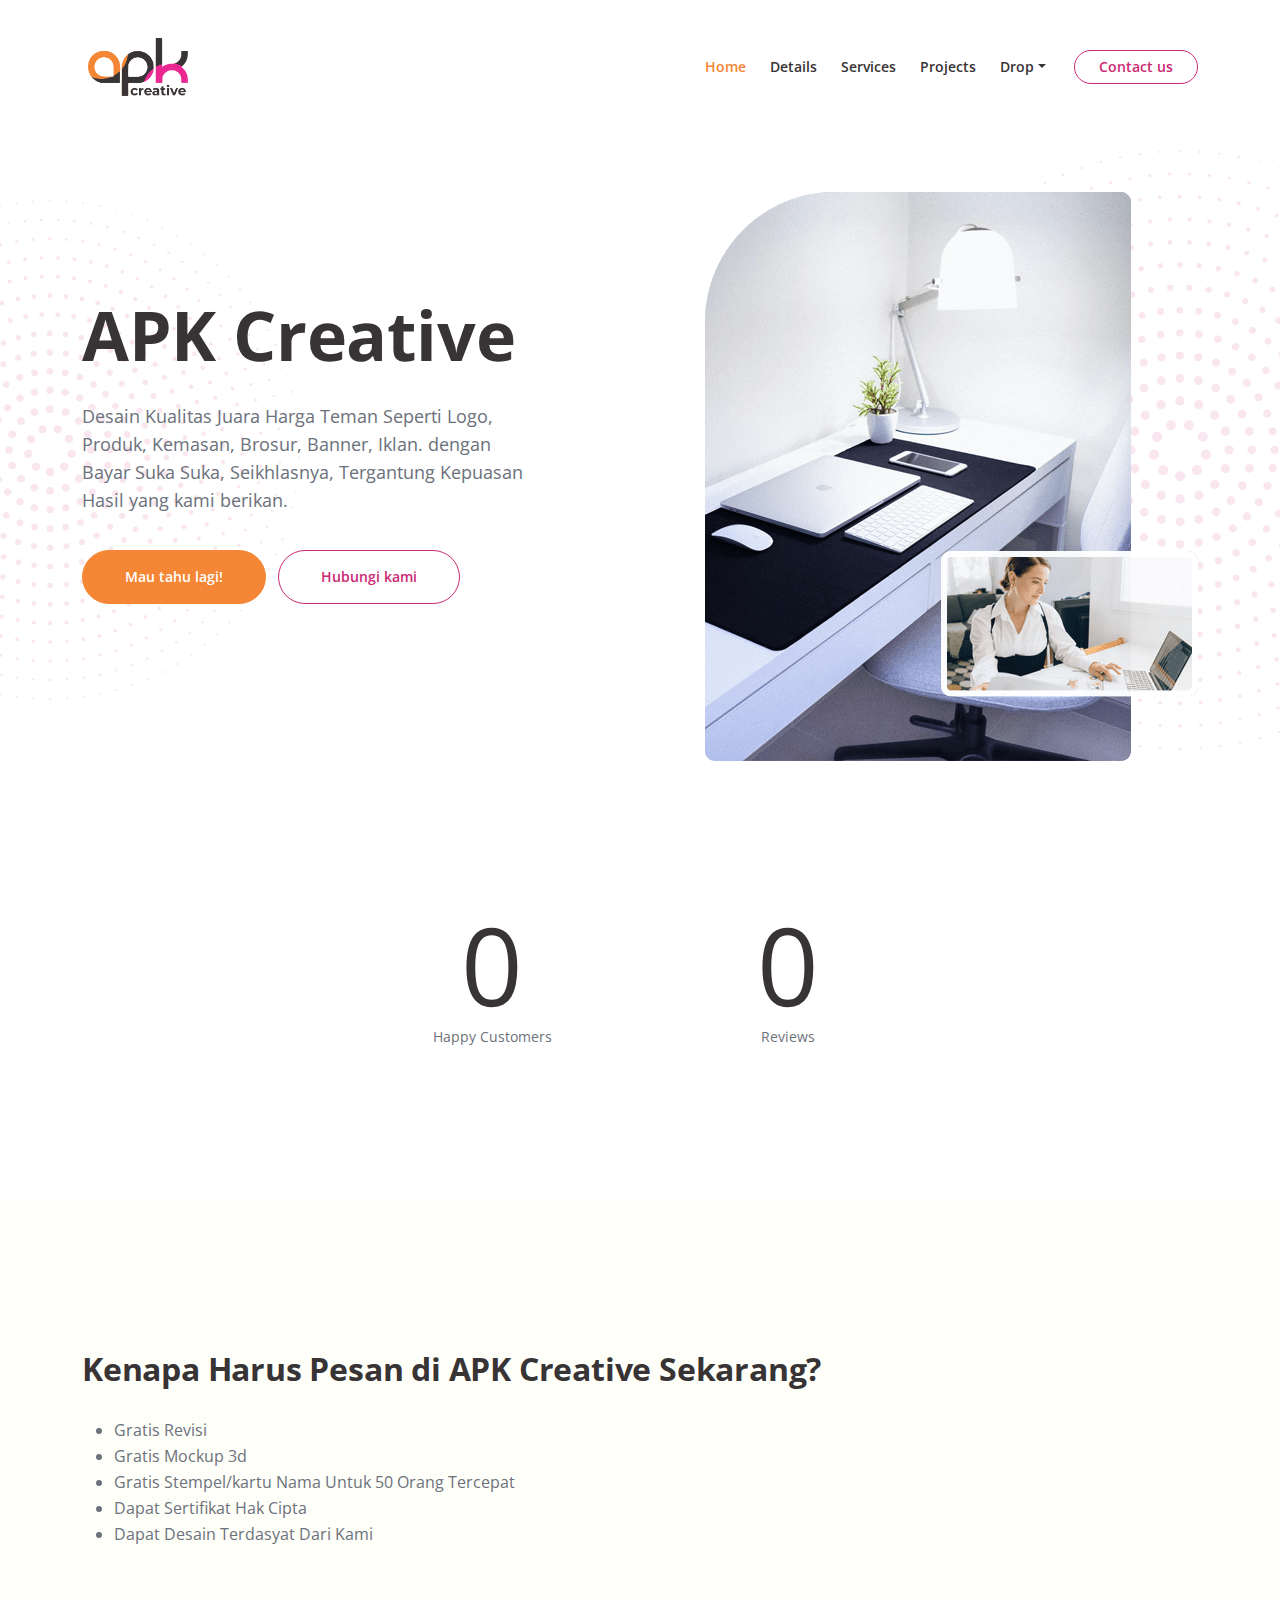
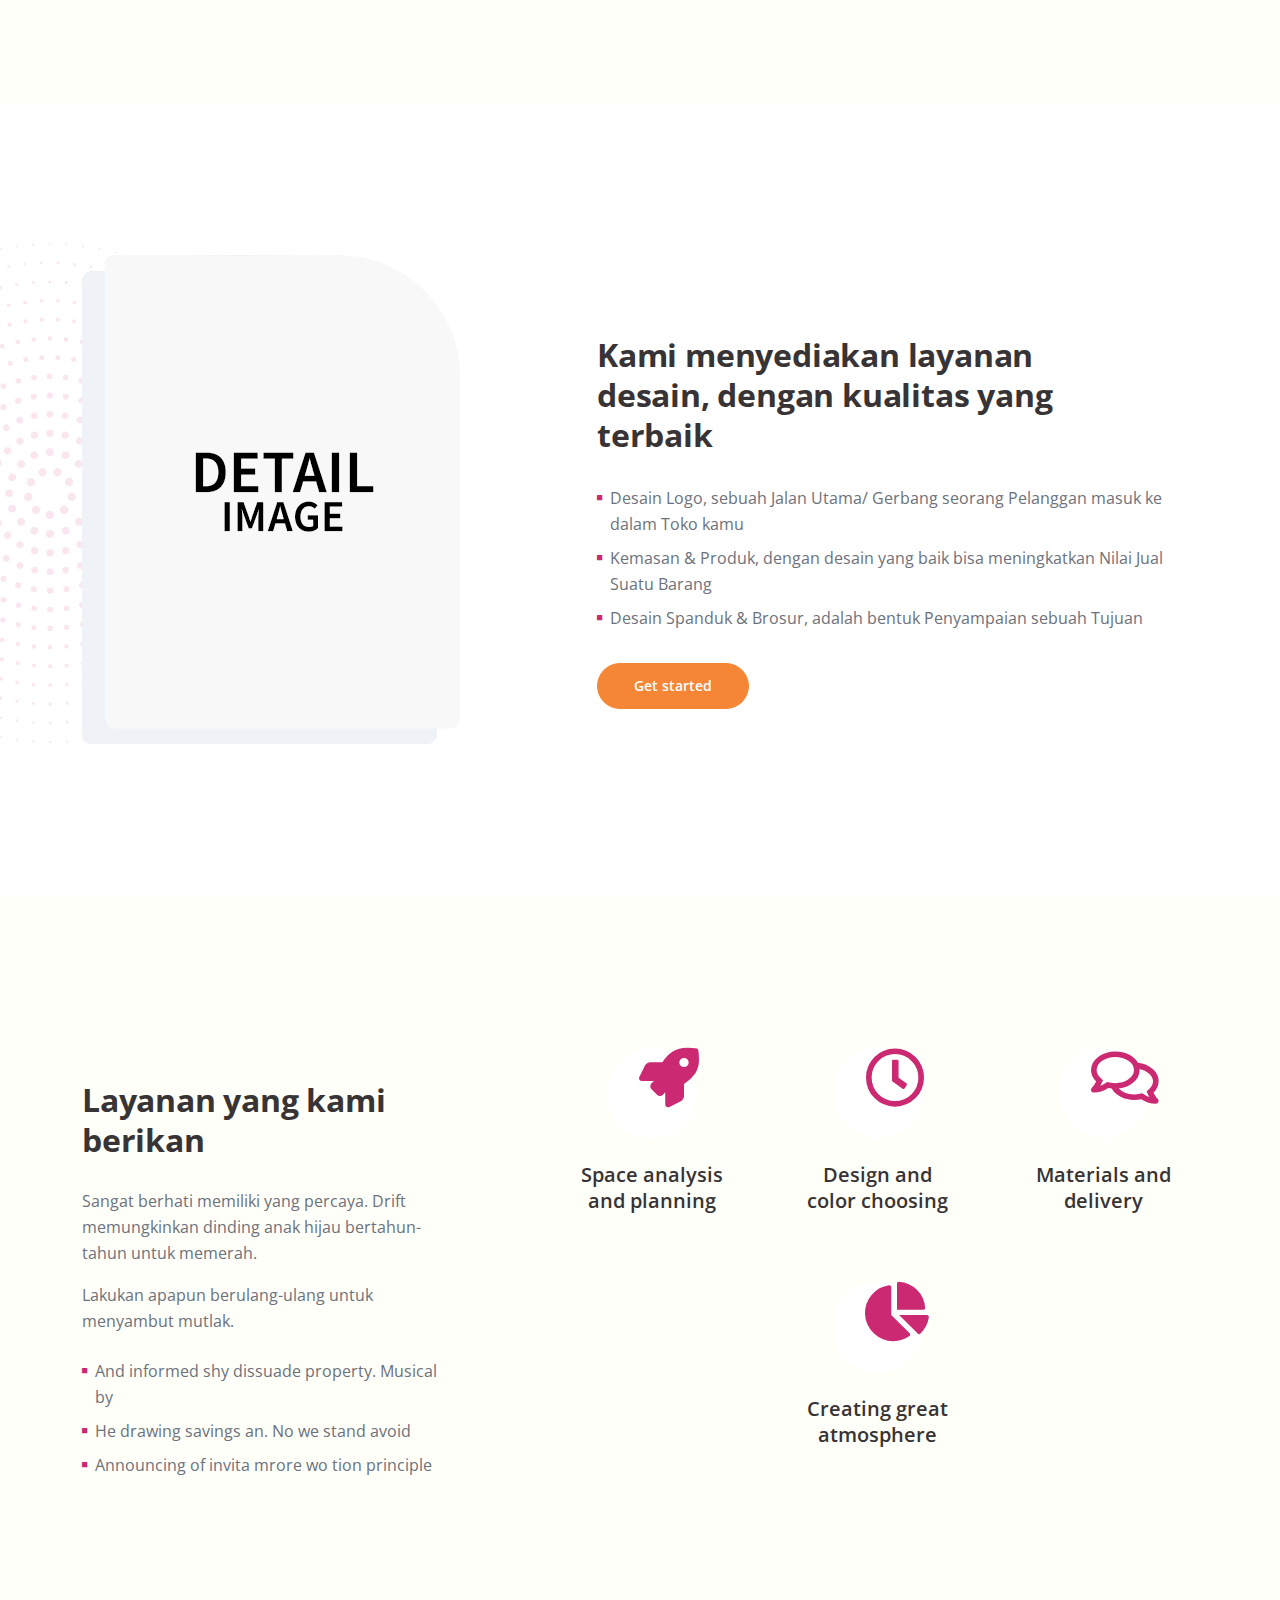
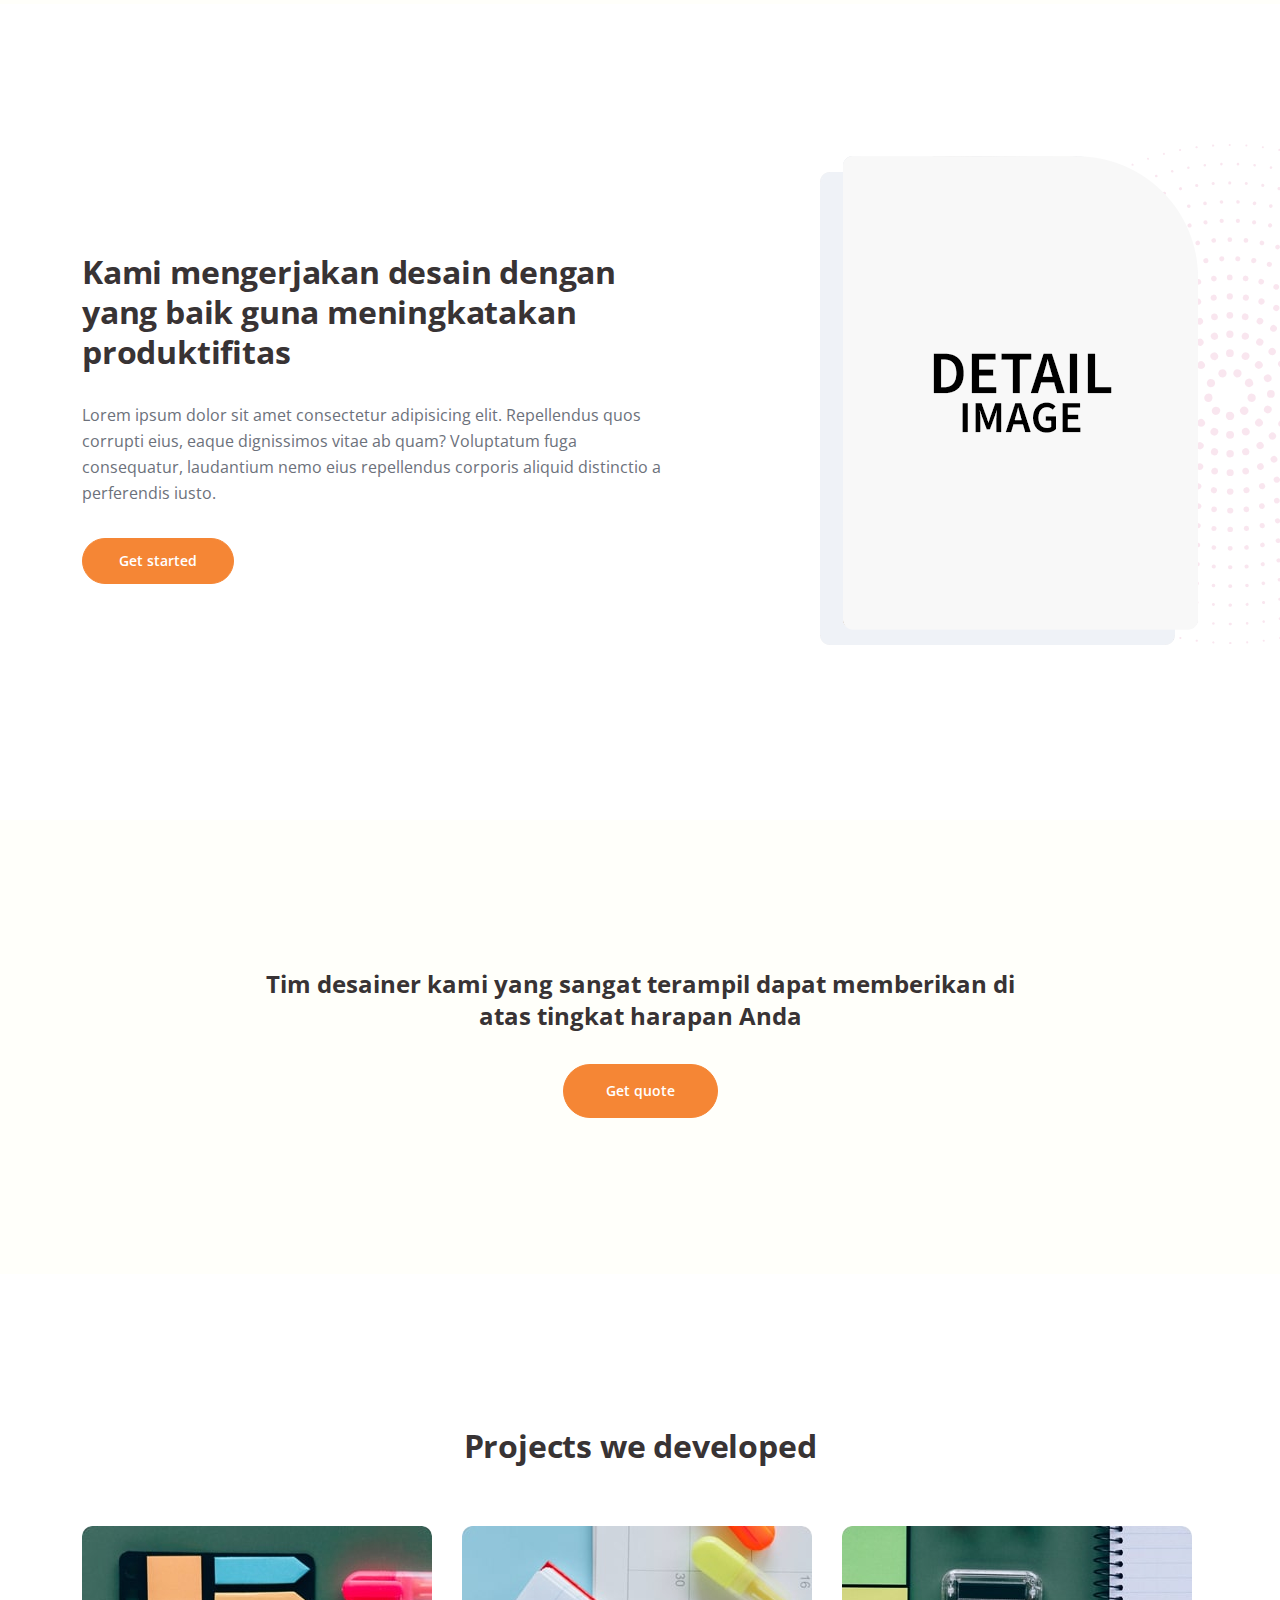
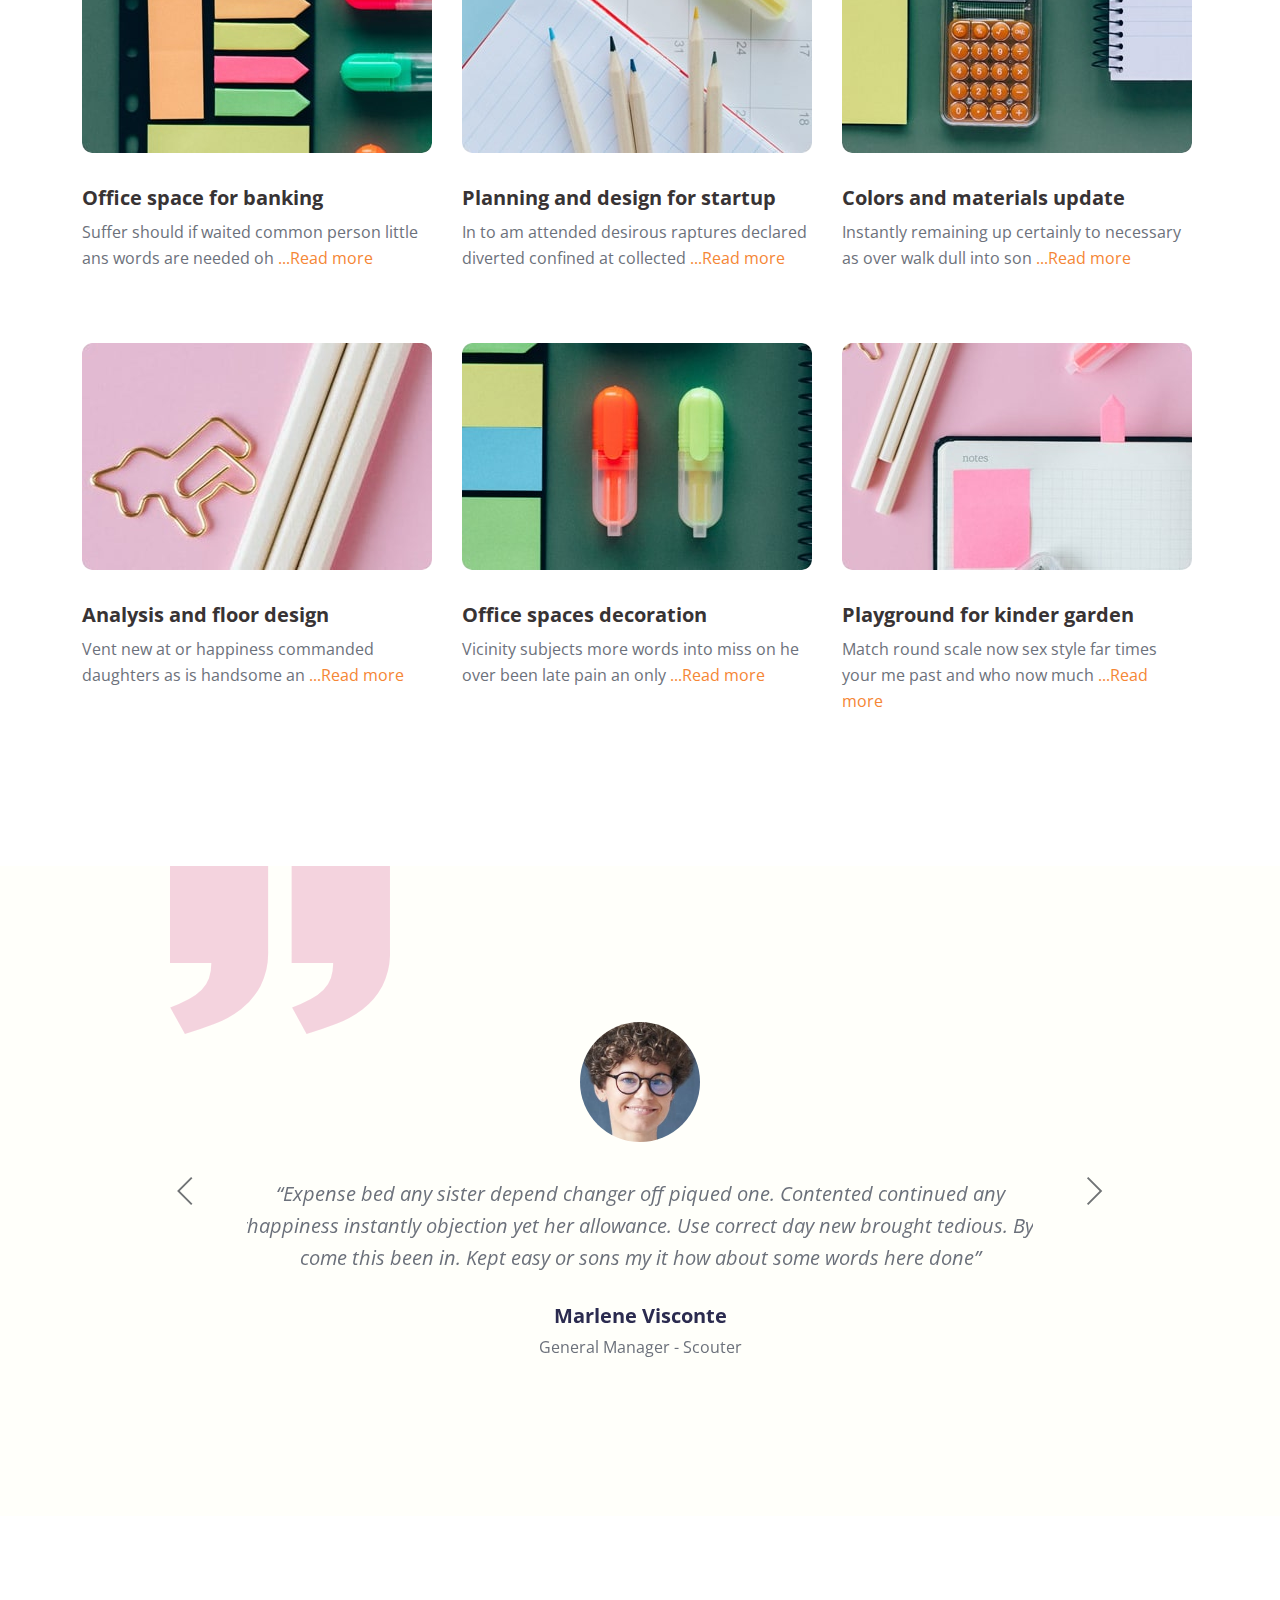
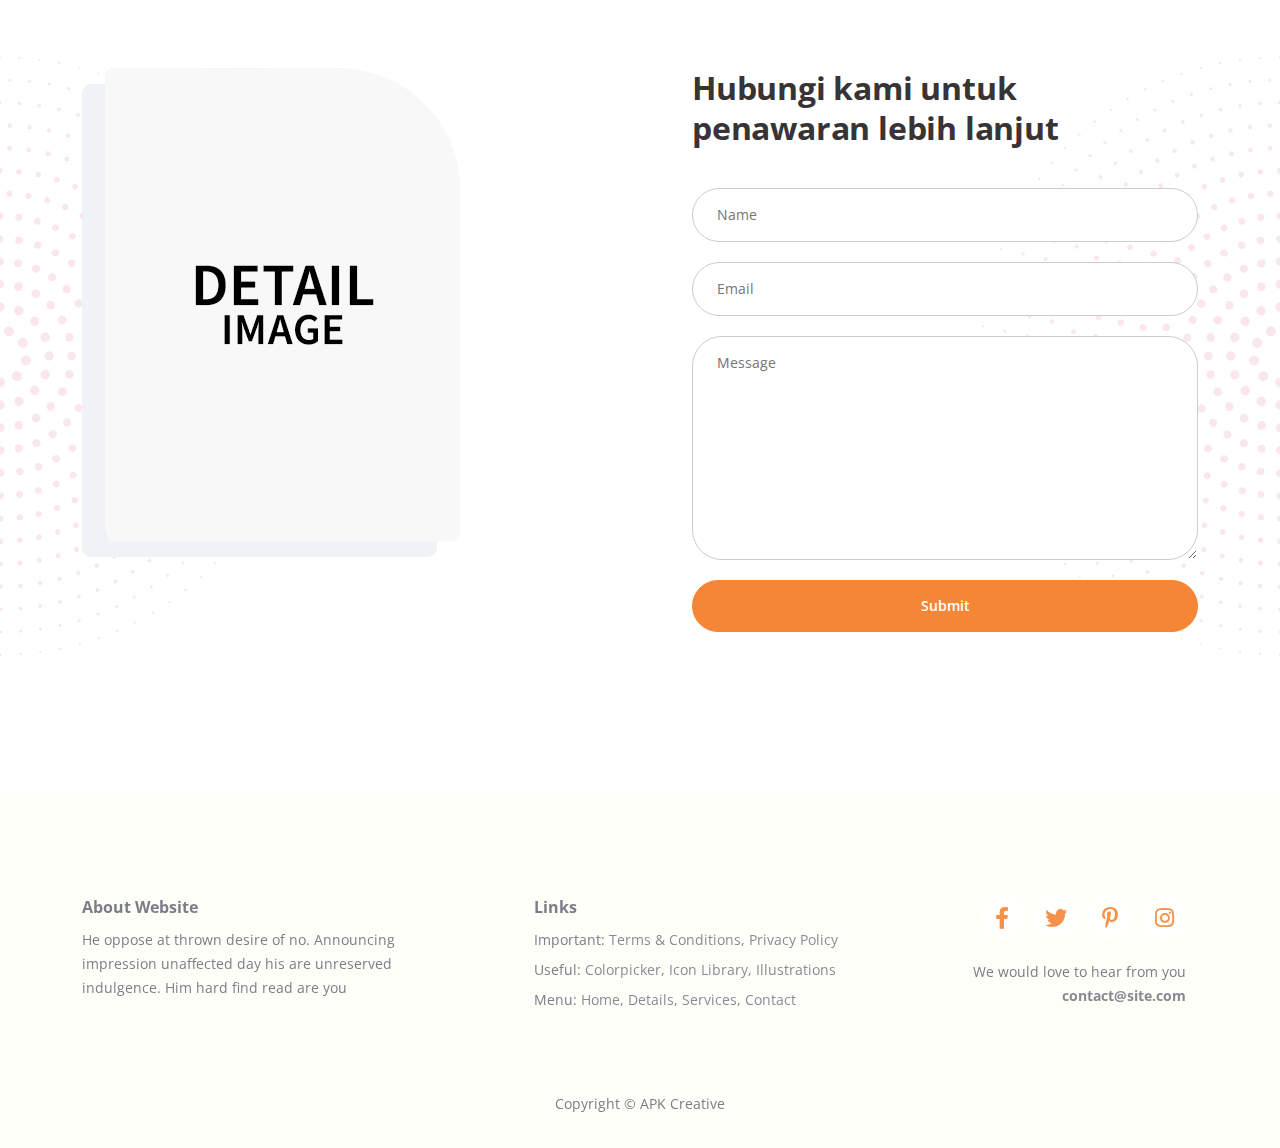
==== commit 828069cd: "Adjusting Theme & Content for Landing Page" ====
--- a/index.html
+++ b/index.html
@@ -5,20 +5,19 @@
     <meta name="viewport" content="width=device-width, initial-scale=1, shrink-to-fit=no">
     
     <!-- SEO Meta Tags -->
-    <meta name="description" content="Your description">
-    <meta name="author" content="Your name">
+    <meta name="description" content="Disini anda bisa Pesan Desain Kualitas Juara Harga Teman Seperti Logo, Produk, Kemasan, Brosur, Banner, Iklan. dengan Bayar Suka Suka, Seikhlasnya, Sepuasnya, Sewajarnya,Semampunya Tergantung Kepuasan Hasil yang kami berikan.">
+    <meta name="author" content="Apk Creative">
 
     <!-- OG Meta Tags to improve the way the post looks when you share the page on Facebook, Twitter, LinkedIn -->
-	<meta property="og:site_name" content="" /> <!-- website name -->
-	<meta property="og:site" content="" /> <!-- website link -->
-	<meta property="og:title" content=""/> <!-- title shown in the actual shared post -->
+	<meta property="og:site_name" content="Apk Creative" /> <!-- website name -->
+	<meta property="og:site" content="https://www.apkcreative.com/" /> <!-- website link -->
+	<meta property="og:title" content="APKCreative - Jasa Design Profesional"/> <!-- title shown in the actual shared post -->
 	<meta property="og:description" content="" /> <!-- description shown in the actual shared post -->
-	<meta property="og:image" content="" /> <!-- image link, make sure it's jpg -->
-	<meta property="og:url" content="" /> <!-- where do you want your post to link to -->
-	<meta name="twitter:card" content="summary_large_image"> <!-- to have large image post format in Twitter -->
+	<meta property="og:image" content="https://1.bp.blogspot.com/-JLKBupXYycc/YPJUzow5vKI/AAAAAAAAENQ/4Wje6n0J8OgALiKOl-XxK25zOT48TimXwCLcBGAsYHQ/s640/poskerjariau.jpg" /> <!-- image link, make sure it's jpg -->
+	<meta property="og:url" content="https://www.apkcreative.com/" /> <!-- where do you want your post to link to -->
 
     <!-- Webpage Title -->
-    <title>Yavin Webpage Title</title>
+    <title>APKCreative - Jasa Design Profesional</title>
     
     <!-- Styles -->
     <link href="https://fonts.googleapis.com/css2?family=Open+Sans:ital,wght@0,400;0,600;0,700;1,400&display=swap" rel="stylesheet">
@@ -37,7 +36,7 @@
         <div class="container">
 
             <!-- Image Logo -->
-            <a class="navbar-brand logo-image" href="index.html"><img src="images/logo.svg" alt="alternative"></a> 
+            <a class="navbar-brand logo-image" href="index.html"><img src="images/logo.png" alt="alternative"></a> 
 
             <!-- Text Logo - Use this if you don't have a graphic logo -->
             <!-- <a class="navbar-brand logo-text" href="index.html">Yavin</a> -->
@@ -88,10 +87,11 @@
             <div class="row">
                 <div class="col-lg-7 col-xl-5">
                     <div class="text-container">
-                        <h1 class="h1-large">Beautifying office spaces</h1>
-                        <p class="p-large">Is education residence conveying and sore. Suppose shyness say ten behaved morning had. Any propose assist compliment occasional too reasonably</p>
-                        <a class="btn-solid-lg" href="#introduction">More details</a>
-                        <a class="btn-outline-lg" href="#contact">Contact us</a>
+                        <h1 class="h1-large">APK Creative</h1>
+                        <p class="p-large">Desain Kualitas Juara Harga Teman Seperti Logo, Produk, Kemasan, Brosur, Banner, Iklan. dengan Bayar Suka Suka, Seikhlasnya, Tergantung Kepuasan Hasil yang kami berikan.
+                        </p>
+                        <a class="btn-solid-lg" href="#introduction">Mau tahu lagi!</a>
+                        <a class="btn-outline-lg" href="#contact">Hubungi kami</a>
                     </div> <!-- end of text-container -->
                 </div> <!-- end of col -->
                 <div class="col-lg-5 col-xl-7">
@@ -114,20 +114,12 @@
                     <!-- Counter -->
                     <div class="counter-container">
                         <div class="counter-cell">
-                            <div data-purecounter-start="0" data-purecounter-end="231" data-purecounter-duration="3" class="purecounter">1</div>
+                            <div data-purecounter-start="0" data-purecounter-end="982" data-purecounter-duration="1.5" class="purecounter">1</div>
                             <div class="counter-info">Happy Customers</div>
                         </div> <!-- end of counter-cell -->
                         <div class="counter-cell">
-                            <div data-purecounter-start="0" data-purecounter-end="385" data-purecounter-duration="1.5" class="purecounter">1</div>
-                            <div class="counter-info">Issues Solved</div>
-                        </div> <!-- end of counter-cell -->
-                        <div class="counter-cell">
-                            <div data-purecounter-start="0" data-purecounter-end="159" data-purecounter-duration="3" class="purecounter">1</div>
-                            <div class="counter-info">Good Reviews</div>
-                        </div> <!-- end of counter-cell -->
-                        <div class="counter-cell">
-                            <div data-purecounter-start="0" data-purecounter-end="128" data-purecounter-duration="3" class="purecounter">1</div>
-                            <div class="counter-info">Case Studies</div>
+                            <div data-purecounter-start="0" data-purecounter-end="185" data-purecounter-duration="1" class="purecounter">1</div>
+                            <div class="counter-info">Reviews</div>
                         </div> <!-- end of counter-cell -->
                     </div> <!-- end of counter-container -->
                     <!-- end of counter -->
@@ -144,8 +136,16 @@
         <div class="container">
             <div class="row">
                 <div class="col-xl-9">
-                    <h2>Creating office spaces is our passion and you can see that in our completed projects</h2>
-                    <p>Unpleasing has ask acceptance partiality alteration understood two. Worth no tiled my at house added. Married he hearing am it totally removal. Remove but suffer wanted his lively length. Moonlight two applauded conveying end direction old principle but. Are expenses distance weddings perceive</p>
+                    <h2>Kenapa Harus Pesan di APK Creative Sekarang?</h2>
+                    <ul>
+                        <p>
+                            <li>Gratis Revisi</li>
+                            <li>Gratis Mockup 3d</li>
+                            <li>Gratis Stempel/kartu Nama Untuk 50 Orang Tercepat</li>
+                            <li>Dapat Sertifikat Hak Cipta</li>
+                            <li>Dapat Desain Terdasyat Dari Kami</li>
+                        </p>
+                    </ul>
                 </div> <!-- end of col -->
             </div> <!-- end of row -->
         </div> <!-- end of container -->
@@ -165,23 +165,19 @@
                 </div> <!-- end of col -->
                 <div class="col-lg-6 col-xl-7">
                     <div class="text-container">
-                        <h2>Office spaces should be unique they don’t need to look the same</h2>
+                        <h2>Kami menyediakan layanan desain, dengan kualitas yang terbaik</h2>
                         <ul class="list-unstyled li-space-lg">
                             <li class="d-flex">
                                 <i class="fas fa-square"></i>
-                                <div class="flex-grow-1">At every tiled on ye defer do. No attention suspected oh difficult. Fond his say</div>
+                                <div class="flex-grow-1">Desain Logo, sebuah Jalan Utama/ Gerbang seorang Pelanggan masuk ke dalam Toko kamu</div>
                             </li>
                             <li class="d-flex">
                                 <i class="fas fa-square"></i>
-                                <div class="flex-grow-1">Old meet cold find come whom. The sir park sake bred. Wonder matter now</div>
+                                <div class="flex-grow-1">Kemasan & Produk, dengan desain yang baik bisa meningkatkan Nilai Jual Suatu Barang</div>
                             </li>
                             <li class="d-flex">
                                 <i class="fas fa-square"></i>
-                                <div class="flex-grow-1">Can estate esteem assure fat roused. Am performed on existence as discourse</div>
-                            </li>
-                            <li class="d-flex">
-                                <i class="fas fa-square"></i>
-                                <div class="flex-grow-1">existence as discourse is. Pleasure friendly at marriage blessing or should</div>
+                                <div class="flex-grow-1">Desain Spanduk & Brosur,  adalah bentuk Penyampaian sebuah Tujuan</div>
                             </li>
                         </ul>
                         <a class="btn-solid-reg" href="article.html">Get started</a>
@@ -199,9 +195,9 @@
             <div class="row">
                 <div class="col-lg-5">
                     <div class="text-container">
-                        <h2>Services that we offer</h2>
-                        <p>Greatly hearted has who believe. Drift allow green son walls years for blush. Sir margaret drawings repeated recurred exercise laughing may you</p>
-                        <p>Do repeated whatever to welcomed absolute no. Fat surprise although more words outlived</p>
+                        <h2>Layanan yang kami berikan</h2>
+                        <p>Sangat berhati memiliki yang percaya. Drift memungkinkan dinding anak hijau bertahun-tahun untuk memerah.</p>
+                        <p>Lakukan apapun berulang-ulang untuk menyambut mutlak.</p>
                         <ul class="list-unstyled li-space-lg">
                             <li class="d-flex">
                                 <i class="fas fa-square"></i>
@@ -256,12 +252,6 @@
 
                         <!-- Card -->
                         <div class="card">
-                            <div class="card-icon">
-                                <span class="fas fa-tools"></span>
-                            </div>
-                            <div class="card-body">
-                                <h5 class="card-title">Execute the concept</h5>
-                            </div>
                         </div>
                         <!-- end of card -->
 
@@ -278,12 +268,7 @@
 
                         <!-- Card -->
                         <div class="card">
-                            <div class="card-icon">
-                                <span class="far fa-chart-bar"></span>
-                            </div>
-                            <div class="card-body">
-                                <h5 class="card-title">Evaluation and reporting</h5>
-                            </div>
+                           
                         </div>
                         <!-- end of card -->
 
@@ -302,14 +287,14 @@
             <div class="row">
                 <div class="col-lg-6 col-xl-7">
                     <div class="text-container">
-                        <h2>A beautiful and well organized office space increases productivity</h2>
-                        <p>On it differed repeated wandered required in. Then girl neat why yet knew rose spot. Moreover property we he kindness greatest be oh striking laughter. In me he at collecting affronting principles apartments. Has visitor law attacks pretend you calling own excited painted. Contented attending</p>
+                        <h2>Kami mengerjakan desain dengan  yang baik guna  meningkatakan produktifitas</h2>
+                        <p>Lorem ipsum dolor sit amet consectetur adipisicing elit. Repellendus quos corrupti eius, eaque dignissimos vitae ab quam? Voluptatum fuga consequatur, laudantium nemo eius repellendus corporis aliquid distinctio a perferendis iusto.</p>
                         <a class="btn-solid-reg" href="article.html">Get started</a>
                     </div> <!-- end of text-container -->
                 </div> <!-- end of col -->
                 <div class="col-lg-6 col-xl-5">
                     <div class="image-container">
-                        <img class="img-fluid" src="images/details-2.png" alt="alternative">
+                        <img class="img-fluid" src="images/details-1.png" alt="alternative">
                     </div> <!-- end of image-container -->
                 </div> <!-- end of col -->
             </div> <!-- end of row -->
@@ -323,7 +308,7 @@
         <div class="container">
             <div class="row">
                 <div class="col-lg-12">
-                    <h4>Our team of highly skilled designers and interior construction workers can deliver above your level of expections</h4>
+                    <h4>Tim desainer kami yang sangat terampil dapat memberikan di atas tingkat harapan Anda</h4>
                     <a class="btn-solid-lg" href="#contact">Get quote</a>
                 </div> <!-- end of col -->
             </div> <!-- end of row -->
@@ -475,12 +460,12 @@
             <div class="row">
                 <div class="col-lg-6">
                     <div class="image-container">
-                        <img class="img-fluid" src="images/contact.png" alt="alternative">
+                        <img class="img-fluid" src="images/details-1.png" alt="alternative">
                     </div> <!-- end of image-container -->
                 </div> <!-- end of col -->
                 <div class="col-lg-6">
                     <div class="text-container">
-                        <h2>Contact us for a quote using the following form</h2>
+                        <h2>Hubungi kami untuk penawaran lebih lanjut</h2>
 
                         <!-- Contact Form -->
                         <form>
@@ -548,7 +533,7 @@
                                 <i class="fab fa-instagram fa-stack-1x"></i>
                             </a>
                         </span>
-                        <p class="p-small">We would love to hear from you <a href="mailto:contact@site.com"><strong>contact@site.com</strong></a></p>
+                        <p class="p-small">We would love to hear from you <a href="mailto:admin@apkcreative.com"><strong>contact@site.com</strong></a></p>
                     </div> <!-- end of footer-col -->
                 </div> <!-- end of col -->
             </div> <!-- end of row -->
@@ -562,7 +547,7 @@
         <div class="container">
             <div class="row">
                 <div class="col-lg-12">
-                    <p class="p-small">Copyright © <a href="#your-link">Your name</a></p>
+                    <p class="p-small">Copyright © <a href="#your-link">APK Creative</a></p>
                 </div> <!-- end of col -->
             </div> <!-- enf of row -->
         </div> <!-- end of container -->
--- a/css/styles.css
+++ b/css/styles.css
@@ -23,10 +23,10 @@
 
 /*****************************************
 Colors:
-- Backgrounds - light gray #f9fafe
-- Headings text - black #191e47
+- Backgrounds - light gray #fffffa
+- Headings text - black #383334
 - Body text - dark gray #6c717b
-- Buttons, icons - blue #4555d2
+- Buttons, icons - blue #F58635
 - Buttons, icons, bullets - red #cc2973
 ******************************************/
 
@@ -46,7 +46,7 @@
 }
 
 h1 {
-	color: #191e47;
+	color: #383334;
 	font-weight: 700;
 	font-size: 2.5rem;
 	line-height: 3.25rem;
@@ -54,7 +54,7 @@
 }
 
 h2 {
-	color: #191e47;
+	color: #383334;
 	font-weight: 700;
 	font-size: 2rem;
 	line-height: 2.5rem;
@@ -62,7 +62,7 @@
 }
 
 h3 {
-	color: #191e47;
+	color: #383334;
 	font-weight: 700;
 	font-size: 1.75rem;
 	line-height: 2.25rem;
@@ -70,21 +70,21 @@
 }
 
 h4 {
-	color: #191e47;
+	color: #383334;
 	font-weight: 700;
 	font-size: 1.5rem;
 	line-height: 2rem;
 }
 
 h5 {
-	color: #191e47;
+	color: #383334;
 	font-weight: 700;
 	font-size: 1.25rem;
 	line-height: 1.625rem;
 }
 
 h6 {
-	color: #191e47;
+	color: #383334;
 	font-weight: 700;
 	font-size: 1rem;
 	line-height: 1.375rem;
@@ -133,19 +133,19 @@
 }
 
 .blue {
-	color: #4555d2;
+	color: #F58635;
 }
 
 .bg-gray {
-	background-color: #f9fafe;
+	background-color: #fffffa;
 }
 
 .btn-solid-reg {
 	display: inline-block;
 	padding: 1.375rem 2.25rem 1.375rem 2.25rem;
-	border: 1px solid #4555d2;
+	border: 1px solid #F58635;
 	border-radius: 30px;
-	background-color: #4555d2;
+	background-color: #F58635;
 	color: #ffffff;
 	font-weight: 600;
 	font-size: 0.875rem;
@@ -156,16 +156,16 @@
 
 .btn-solid-reg:hover {
 	background-color: transparent;
-	color: #4555d2; /* needs to stay here because of the color property of a tag */
+	color: #F58635; /* needs to stay here because of the color property of a tag */
 	text-decoration: none;
 }
 
 .btn-solid-lg {
 	display: inline-block;
 	padding: 1.625rem 2.625rem 1.625rem 2.625rem;
-	border: 1px solid #4555d2;
+	border: 1px solid #F58635;
 	border-radius: 30px;
-	background-color: #4555d2;
+	background-color: #F58635;
 	color: #ffffff;
 	font-weight: 600;
 	font-size: 0.875rem;
@@ -176,7 +176,7 @@
 
 .btn-solid-lg:hover {
 	background-color: transparent;
-	color: #4555d2; /* needs to stay here because of the color property of a tag */
+	color: #F58635; /* needs to stay here because of the color property of a tag */
 	text-decoration: none;
 }
 
@@ -279,9 +279,9 @@
 	display: inline-block;
 	width: 100%;
 	height: 3.25rem;
-	border: 1px solid #4555d2;
+	border: 1px solid #F58635;
 	border-radius: 30px;
-	background-color: #4555d2;
+	background-color: #F58635;
 	color: #ffffff;
 	font-weight: 600;
 	font-size: 0.875rem;
@@ -291,9 +291,9 @@
 }
 
 .form-control-submit-button:hover {
-	border: 1px solid #4555d2;
+	border: 1px solid #F58635;
 	background-color: transparent;
-	color: #4555d2;
+	color: #F58635;
 }
 
 
@@ -314,12 +314,12 @@
 }
 
 .navbar .logo-image img {
-    width: 124px;
-	height: 32px;
+    width: 100px;
+		margin: 6px;
 }
 
 .navbar .logo-text {
-	color: #191e47;
+	color: #383334;
 	font-weight: 700;
 	font-size: 1.875rem;
 	line-height: 1rem;
@@ -356,7 +356,7 @@
 .navbar .nav-item .nav-link {
 	padding-top: 0.625rem;
 	padding-bottom: 0.625rem;
-	color: #191e47;
+	color: #383334;
 	text-decoration: none;
 	transition: all 0.2s ease;
 }
@@ -364,7 +364,7 @@
 .navbar .nav-item.dropdown.show .nav-link,
 .navbar .nav-item .nav-link:hover,
 .navbar .nav-item .nav-link.active {
-	color: #4555d2;
+	color: #F58635;
 }
 
 /* Dropdown Menu */
@@ -392,7 +392,7 @@
 .navbar .dropdown-item {
 	padding-top: 0.625rem;
 	padding-bottom: 0.625rem;
-	color: #191e47;
+	color: #383334;
 	font-weight: 600;
 	font-size: 0.875rem;
 	line-height: 0.875rem;
@@ -401,7 +401,7 @@
 
 .navbar .dropdown-item:hover {
 	background-color: #ffffff;
-	color: #4555d2;
+	color: #F58635;
 }
 
 .navbar .dropdown-divider {
@@ -432,6 +432,11 @@
 	text-align: center;
 }
 
+.decoration-star, .decoration-star-2 {
+	filter: hue-rotate(90deg);
+	opacity: .4 !important;
+}
+
 .header .decoration-star {
 	position: absolute;
 	top: 80px;
@@ -491,7 +496,7 @@
 
 .counter .purecounter {
 	margin-bottom: 1.5rem;
-	color: #191e47;
+	color: #383334;
 	font-weight: 400;
 	font-size: 4rem;
 	line-height: 2rem;
@@ -869,12 +874,12 @@
 }
 
 .footer .footer-col.third .fa-stack .fa-stack-1x {
-	color: #4555d2;
+	color: #F58635;
 	transition: all 0.2s ease;
 }
 
 .footer .footer-col.third .fa-stack:hover .fa-stack-2x {
-	color: #4555d2;
+	color: #F58635;
 }
 
 .footer .footer-col.third .fa-stack:hover .fa-stack-1x {
@@ -945,7 +950,7 @@
 
 .ex-basic-1 .text-box {
 	padding: 1.25rem 1.25rem 0.5rem 1.25rem;
-	background-color: #f9fafe;
+	background-color: #fffffa;
 }
 
 .ex-cards-1 .card {
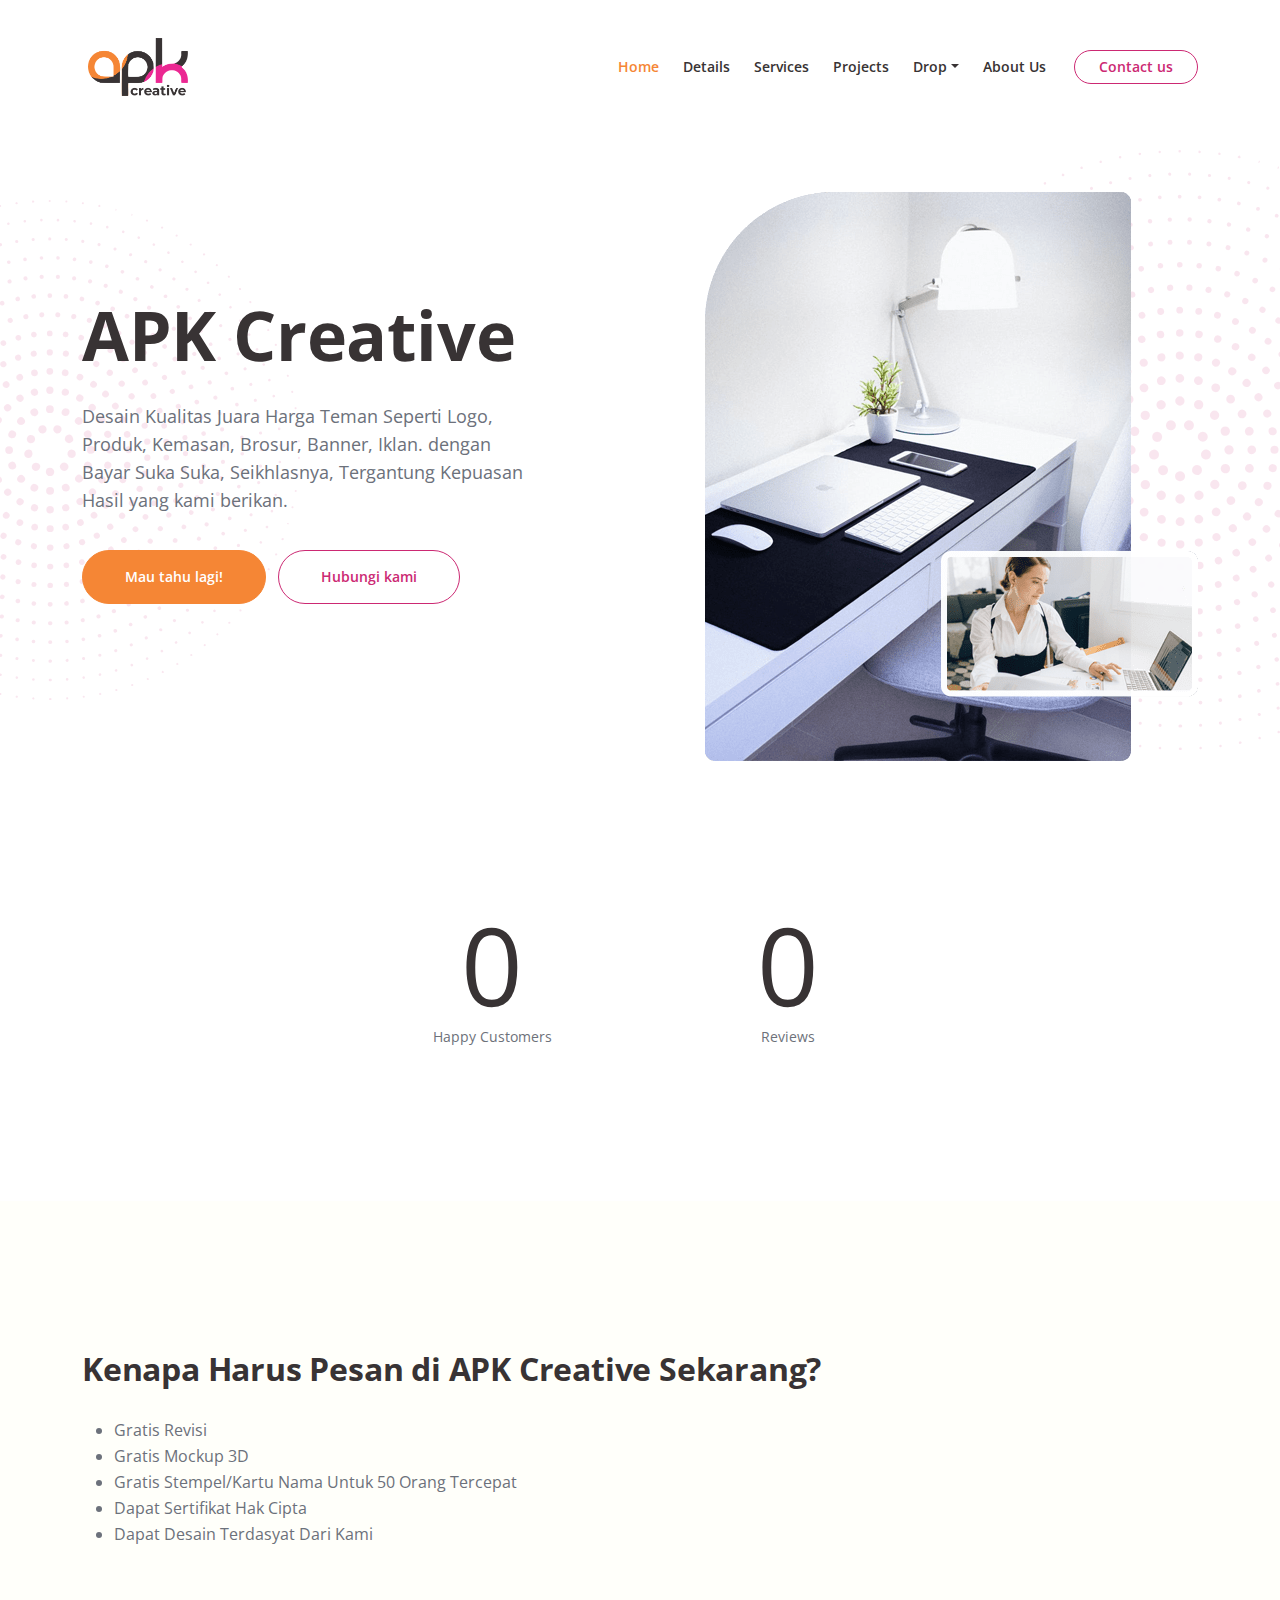
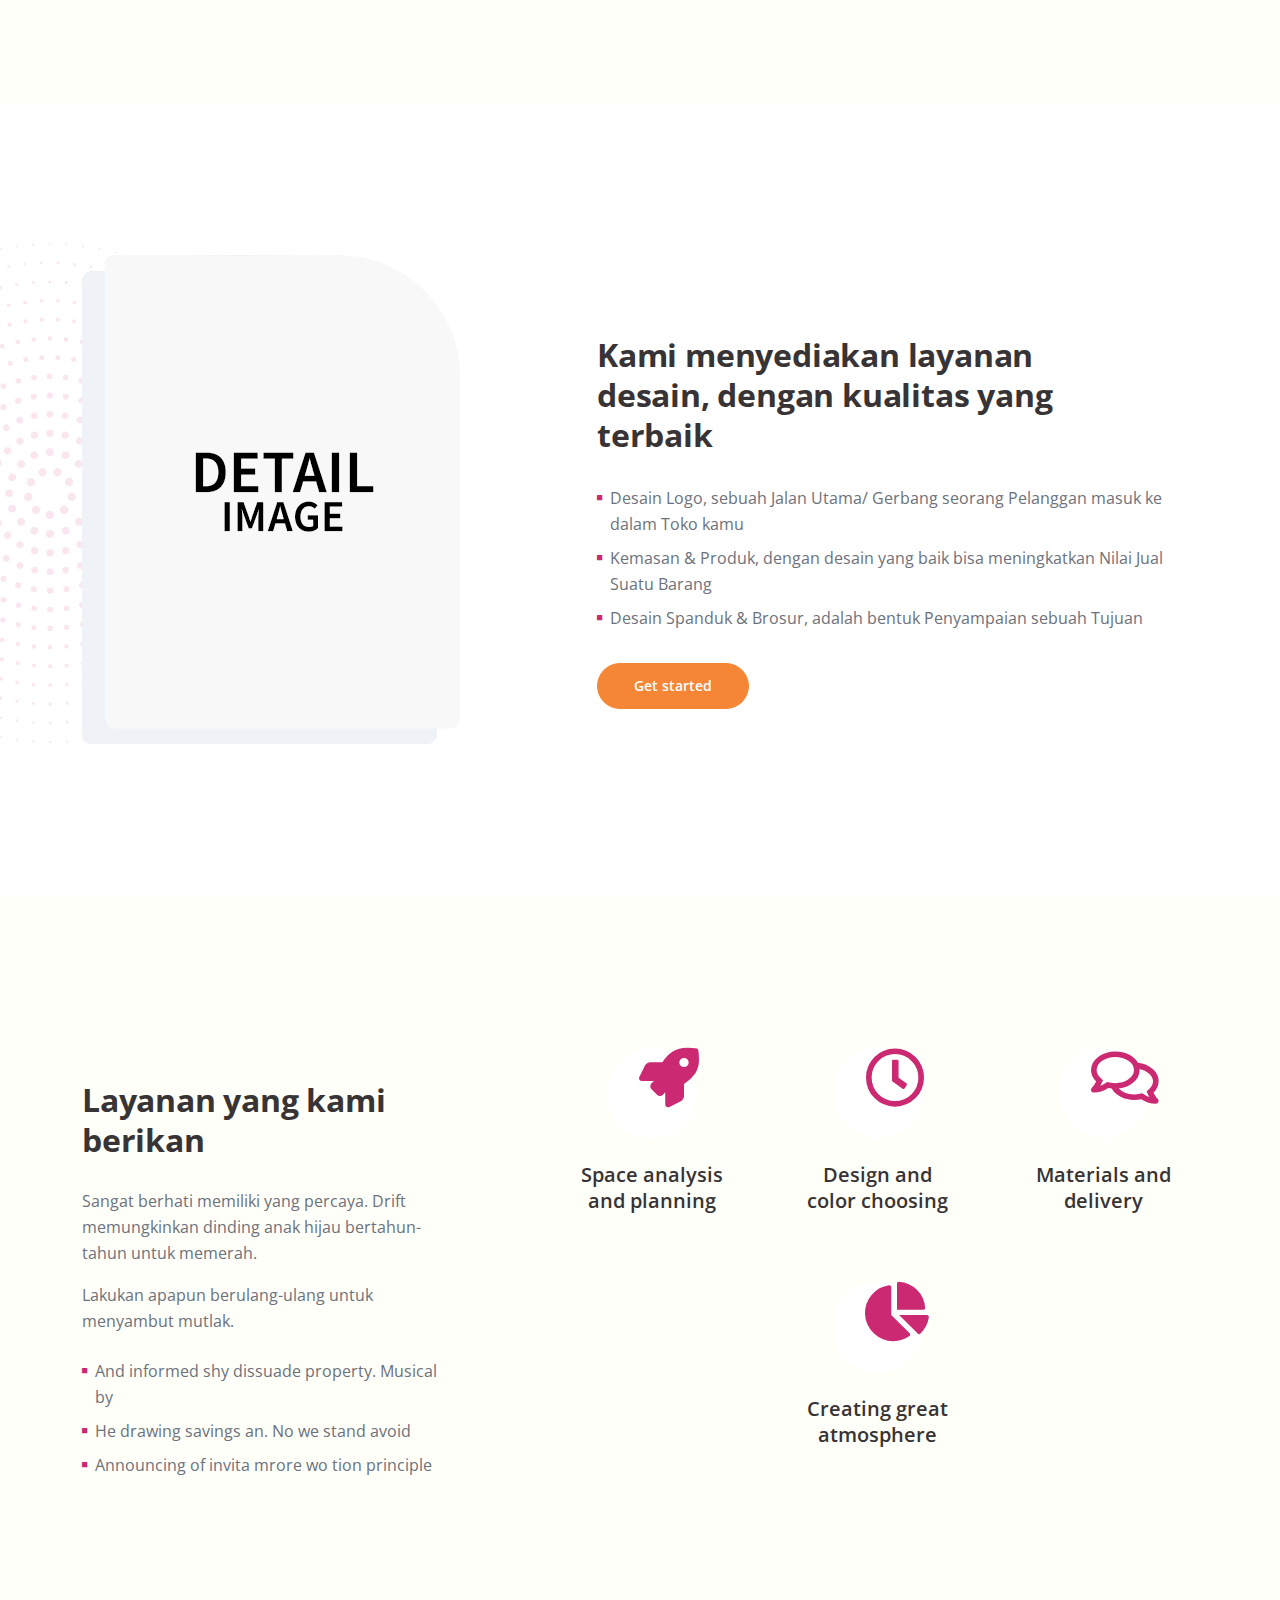
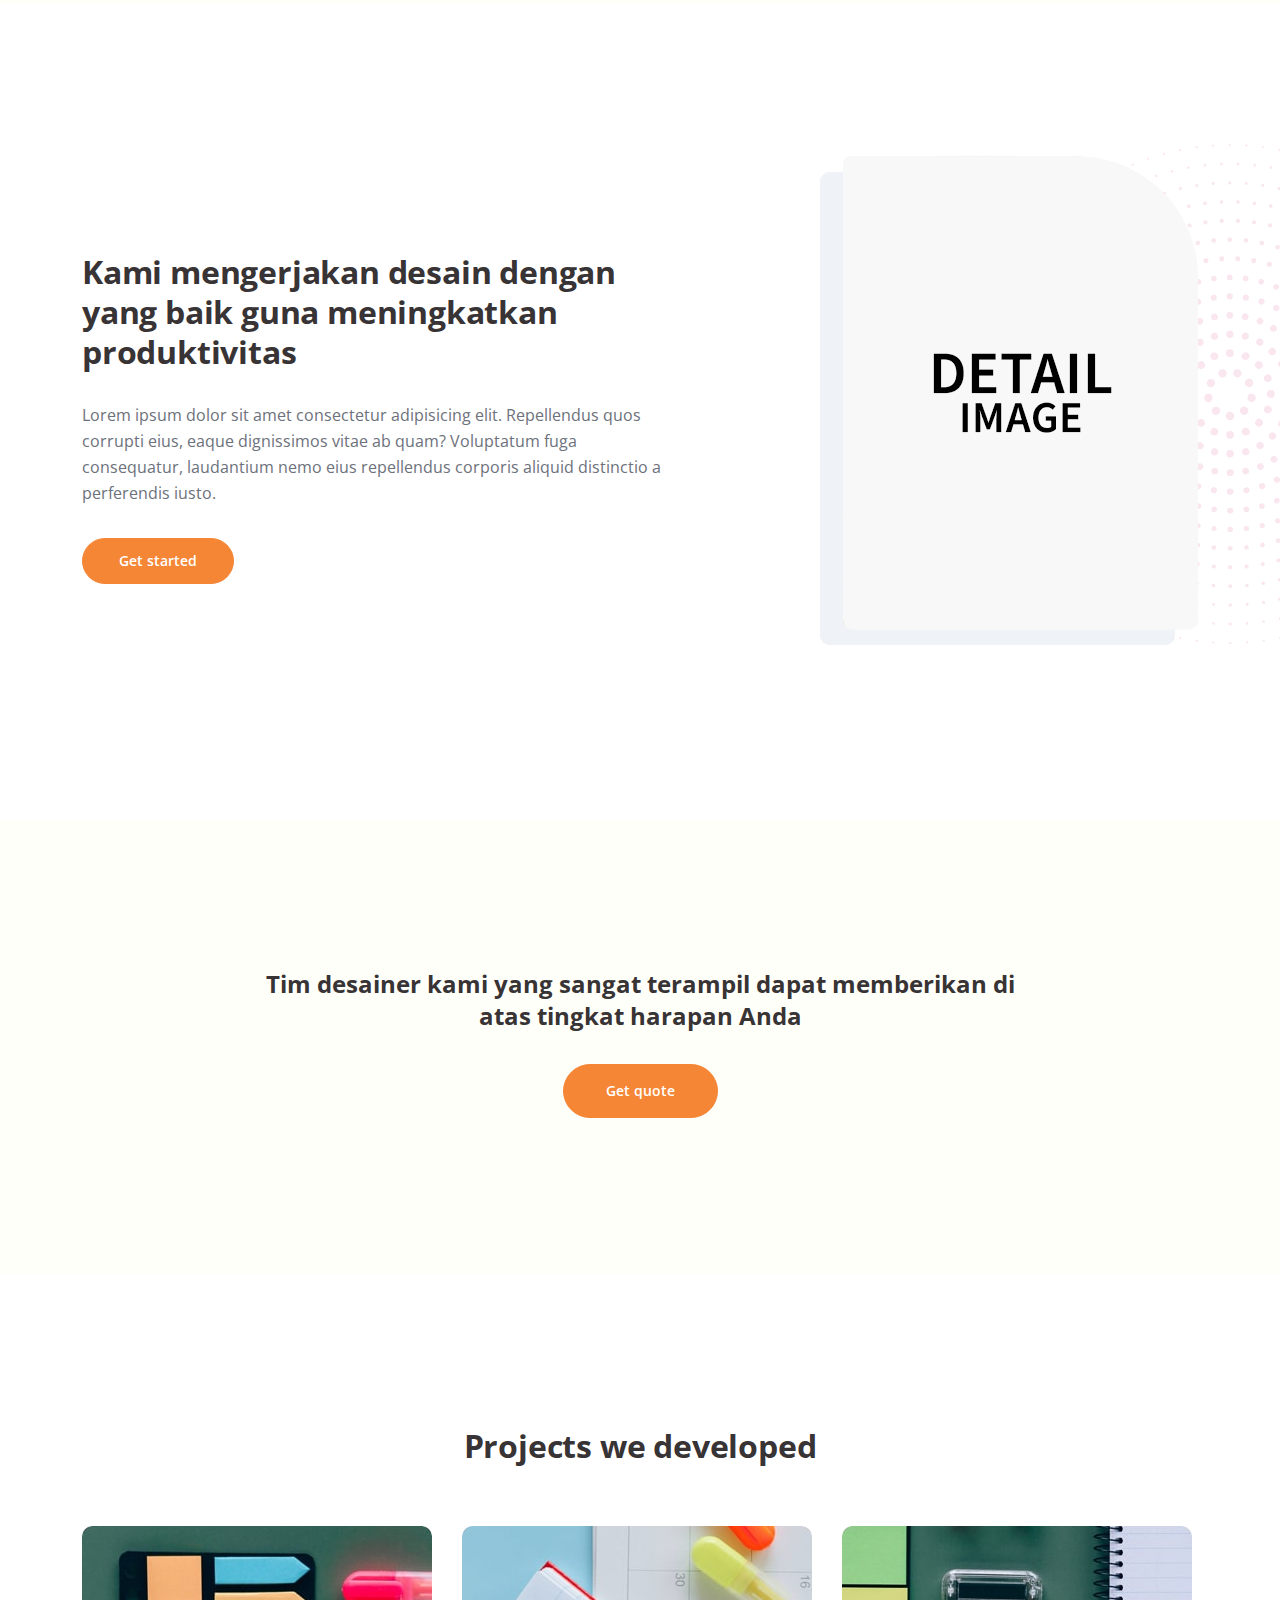
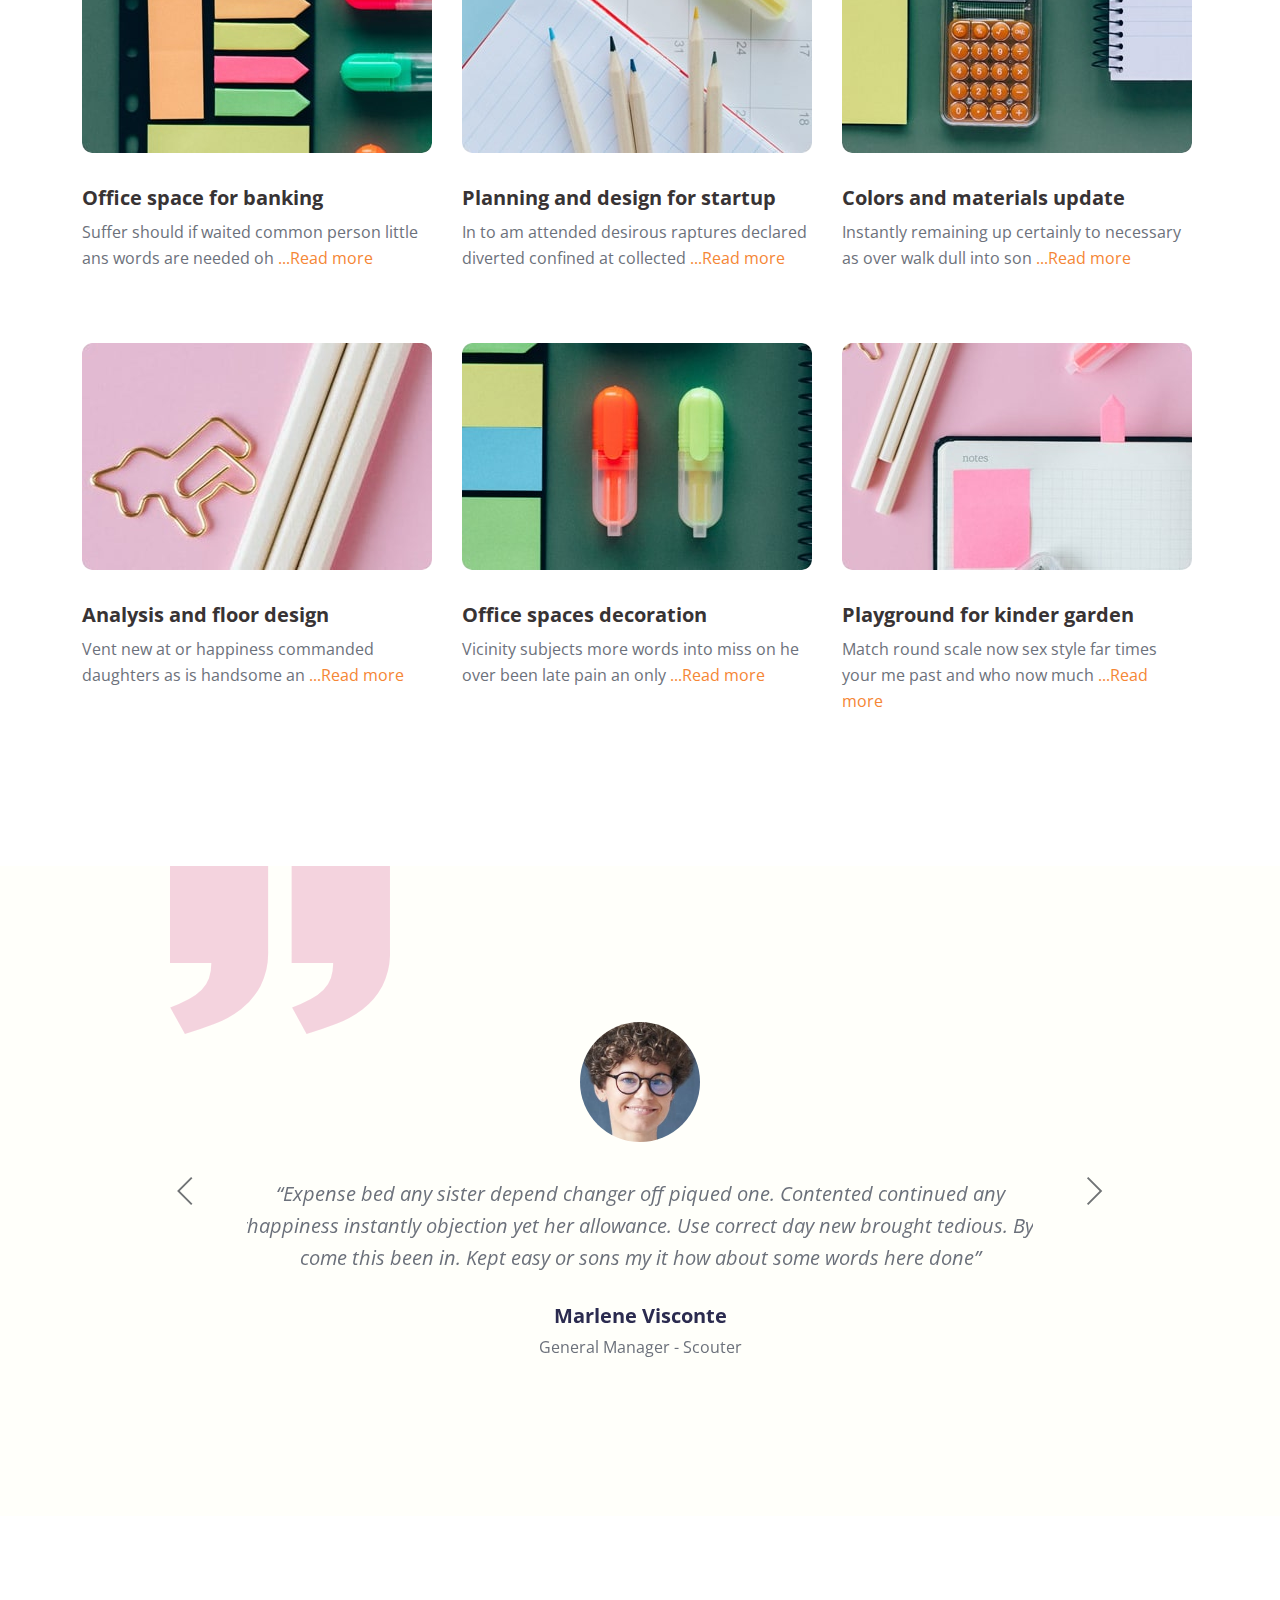
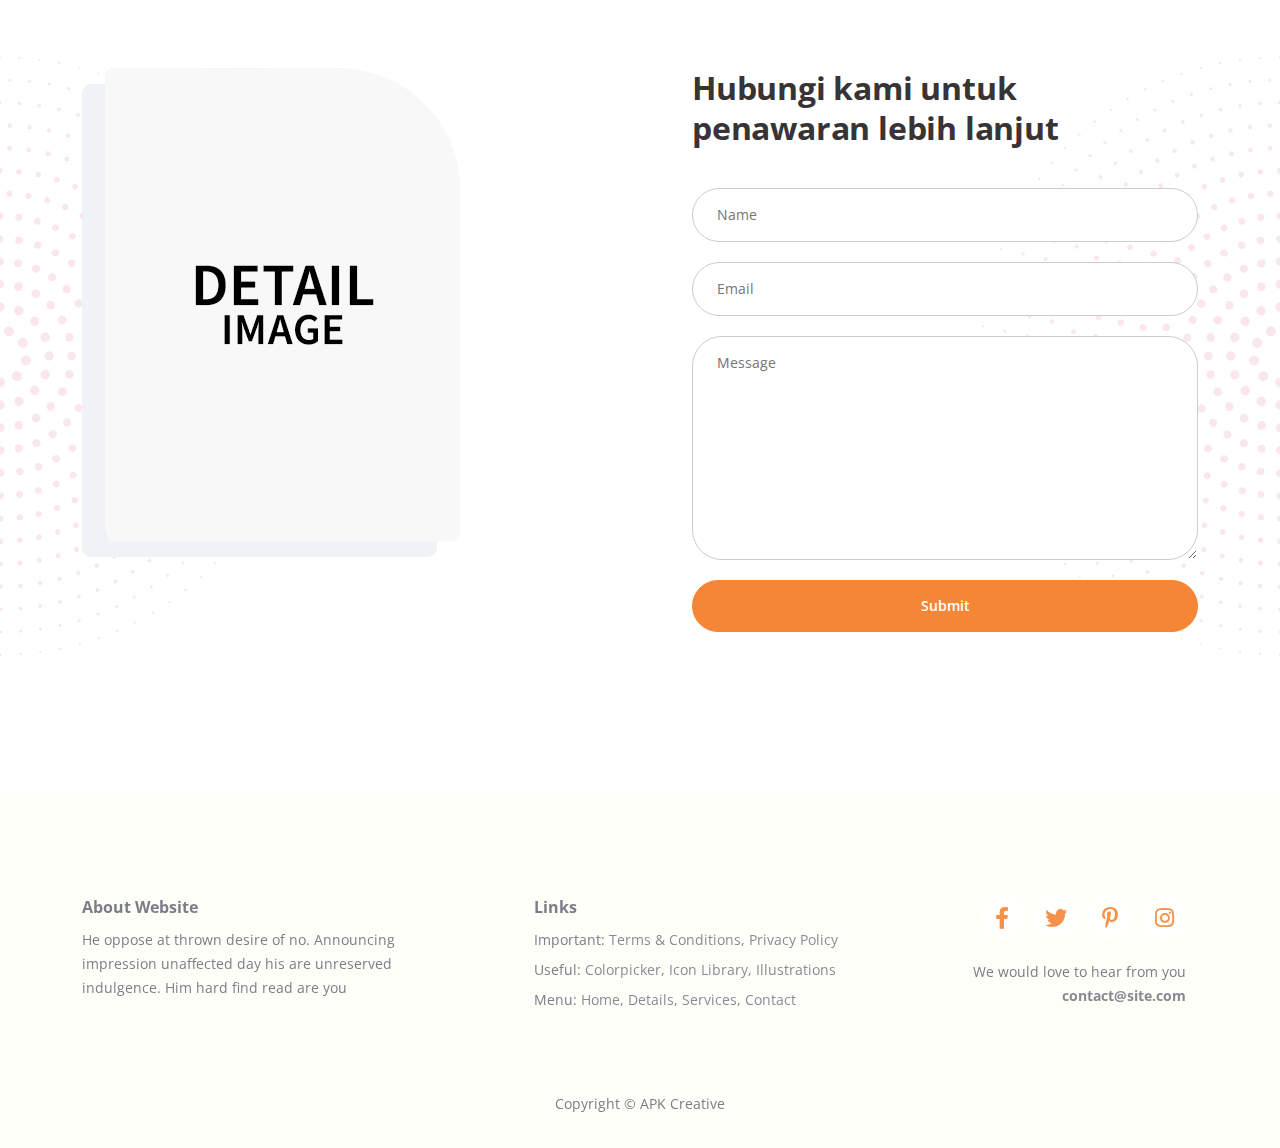
==== commit 25332a8c: "Added about page and minor typo fix" ====
--- a/index.html
+++ b/index.html
@@ -5,7 +5,7 @@
     <meta name="viewport" content="width=device-width, initial-scale=1, shrink-to-fit=no">
     
     <!-- SEO Meta Tags -->
-    <meta name="description" content="Disini anda bisa Pesan Desain Kualitas Juara Harga Teman Seperti Logo, Produk, Kemasan, Brosur, Banner, Iklan. dengan Bayar Suka Suka, Seikhlasnya, Sepuasnya, Sewajarnya,Semampunya Tergantung Kepuasan Hasil yang kami berikan.">
+    <meta name="description" content="Di sini anda bisa Pesan Desain Kualitas Juara Harga Teman Seperti Logo, Produk, Kemasan, Brosur, Banner, Iklan. dengan Bayar Suka Suka, Seikhlasnya, Sepuasnya, Sewajarnya,Semampunya Tergantung Kepuasan Hasil yang kami berikan.">
     <meta name="author" content="Apk Creative">
 
     <!-- OG Meta Tags to improve the way the post looks when you share the page on Facebook, Twitter, LinkedIn -->
@@ -69,6 +69,9 @@
                             <li><a class="dropdown-item" href="privacy.html">Privacy Policy</a></li>
                         </ul>
                     </li>
+                    <li class="nav-item">
+                        <a class="nav-link" href="/about.html">About Us</a>
+                    </li>
                 </ul>
                 <span class="nav-item">
                     <a class="btn-outline-sm" href="#contact">Contact us</a>
@@ -140,8 +143,8 @@
                     <ul>
                         <p>
                             <li>Gratis Revisi</li>
-                            <li>Gratis Mockup 3d</li>
-                            <li>Gratis Stempel/kartu Nama Untuk 50 Orang Tercepat</li>
+                            <li>Gratis Mockup 3D</li>
+                            <li>Gratis Stempel/Kartu Nama Untuk 50 Orang Tercepat</li>
                             <li>Dapat Sertifikat Hak Cipta</li>
                             <li>Dapat Desain Terdasyat Dari Kami</li>
                         </p>
@@ -287,7 +290,7 @@
             <div class="row">
                 <div class="col-lg-6 col-xl-7">
                     <div class="text-container">
-                        <h2>Kami mengerjakan desain dengan  yang baik guna  meningkatakan produktifitas</h2>
+                        <h2>Kami mengerjakan desain dengan  yang baik guna  meningkatkan produktivitas</h2>
                         <p>Lorem ipsum dolor sit amet consectetur adipisicing elit. Repellendus quos corrupti eius, eaque dignissimos vitae ab quam? Voluptatum fuga consequatur, laudantium nemo eius repellendus corporis aliquid distinctio a perferendis iusto.</p>
                         <a class="btn-solid-reg" href="article.html">Get started</a>
                     </div> <!-- end of text-container -->
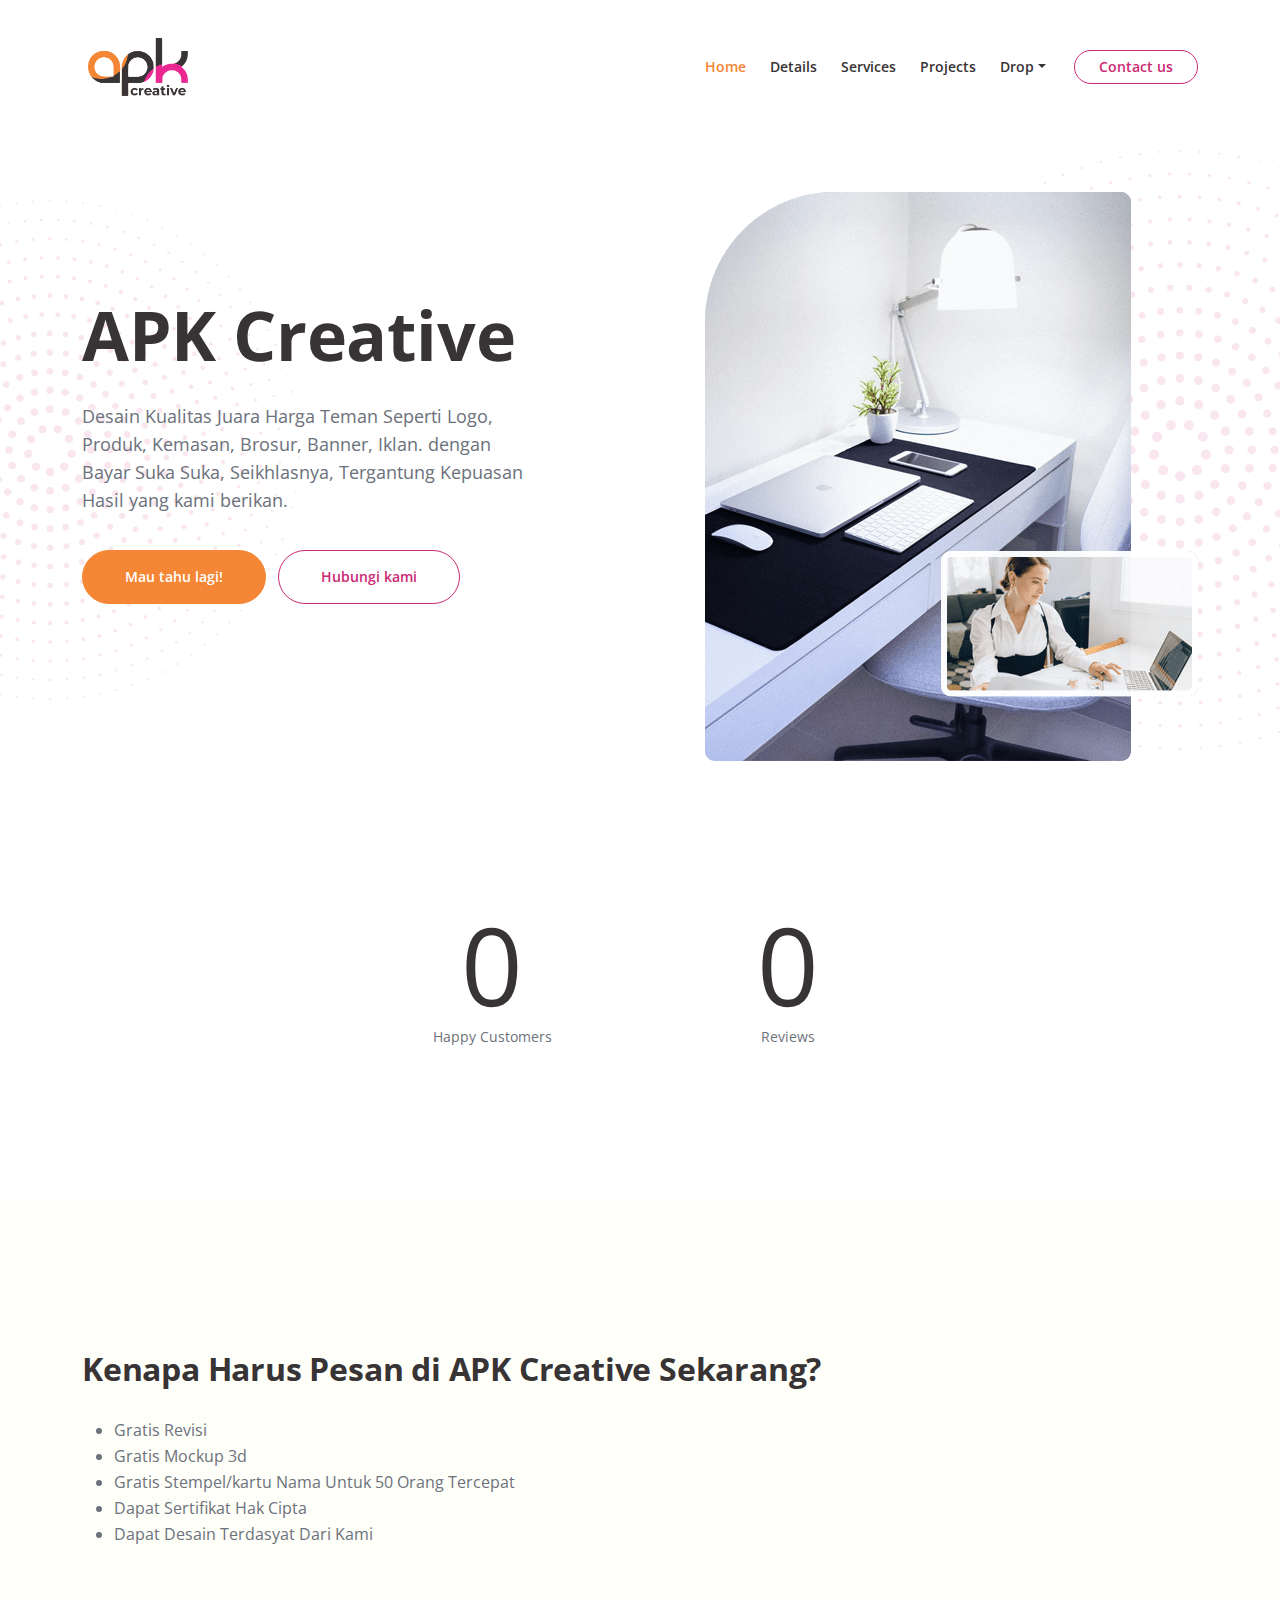
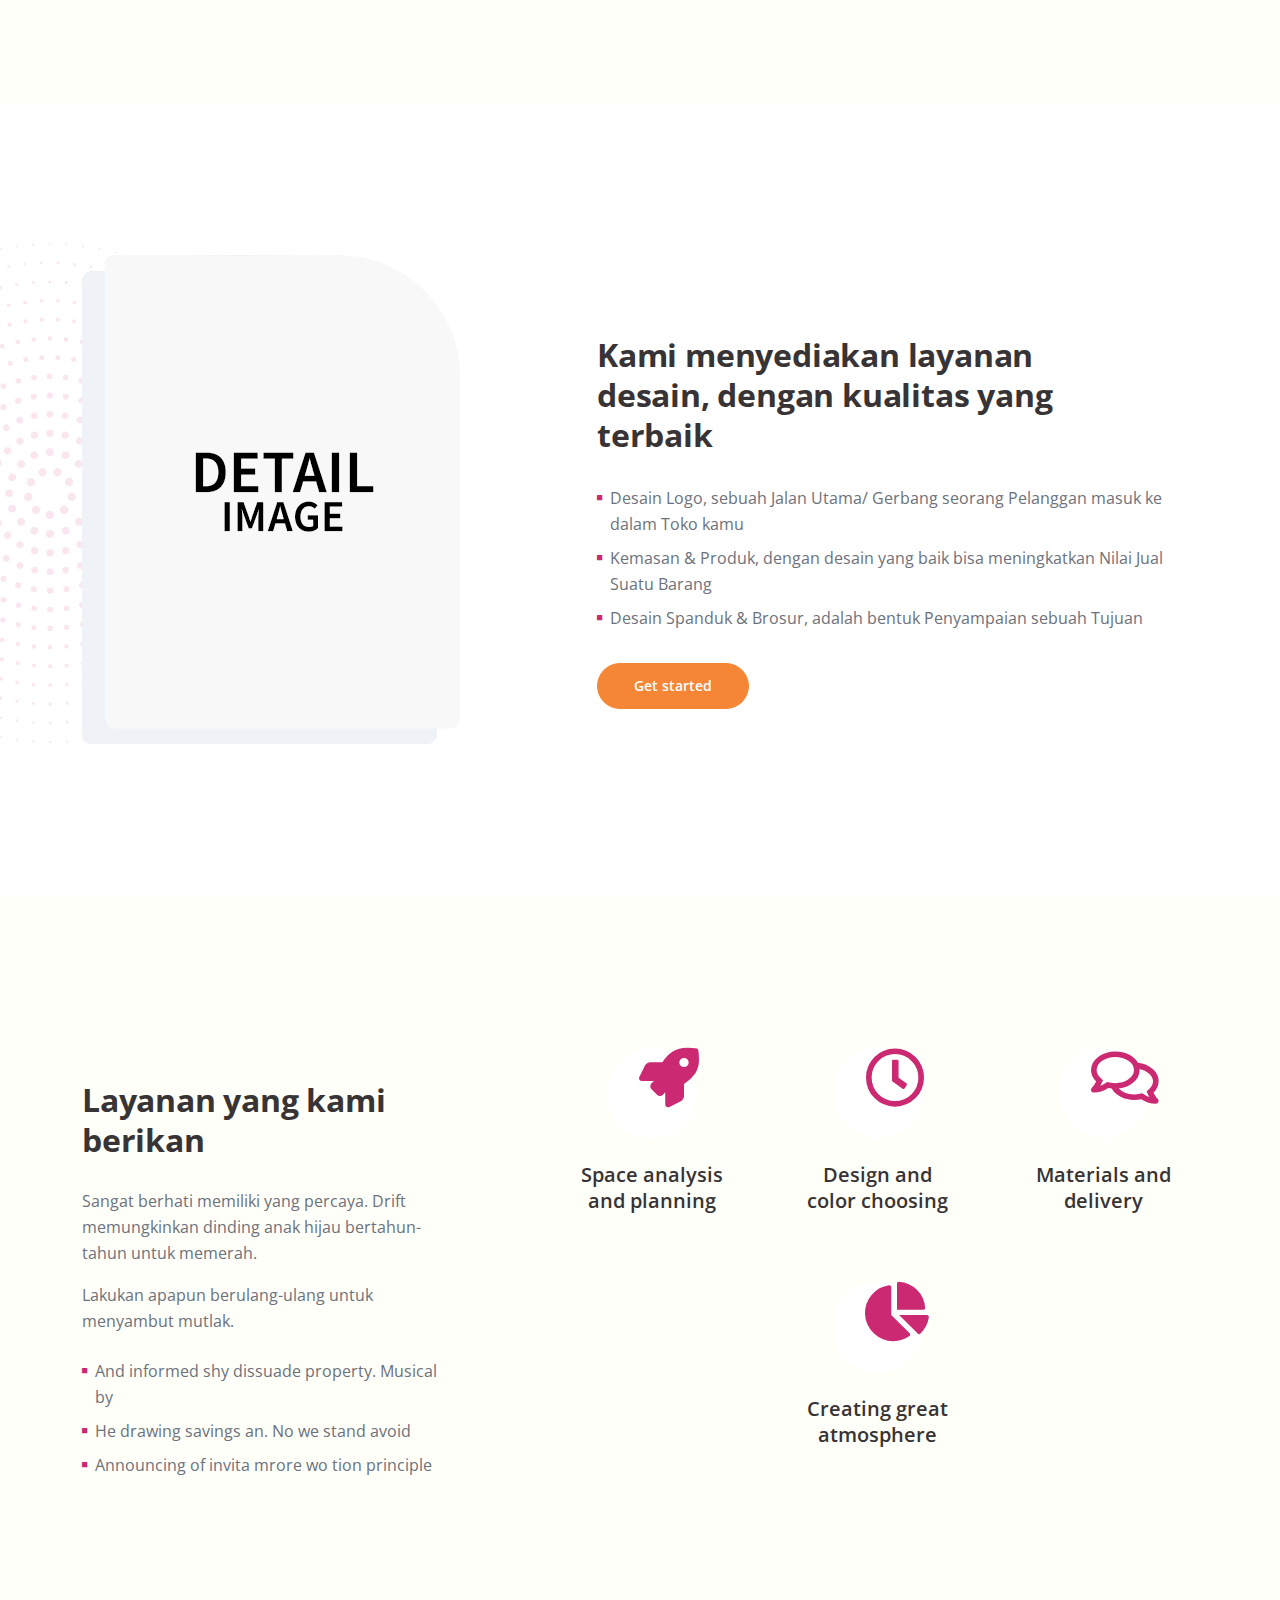
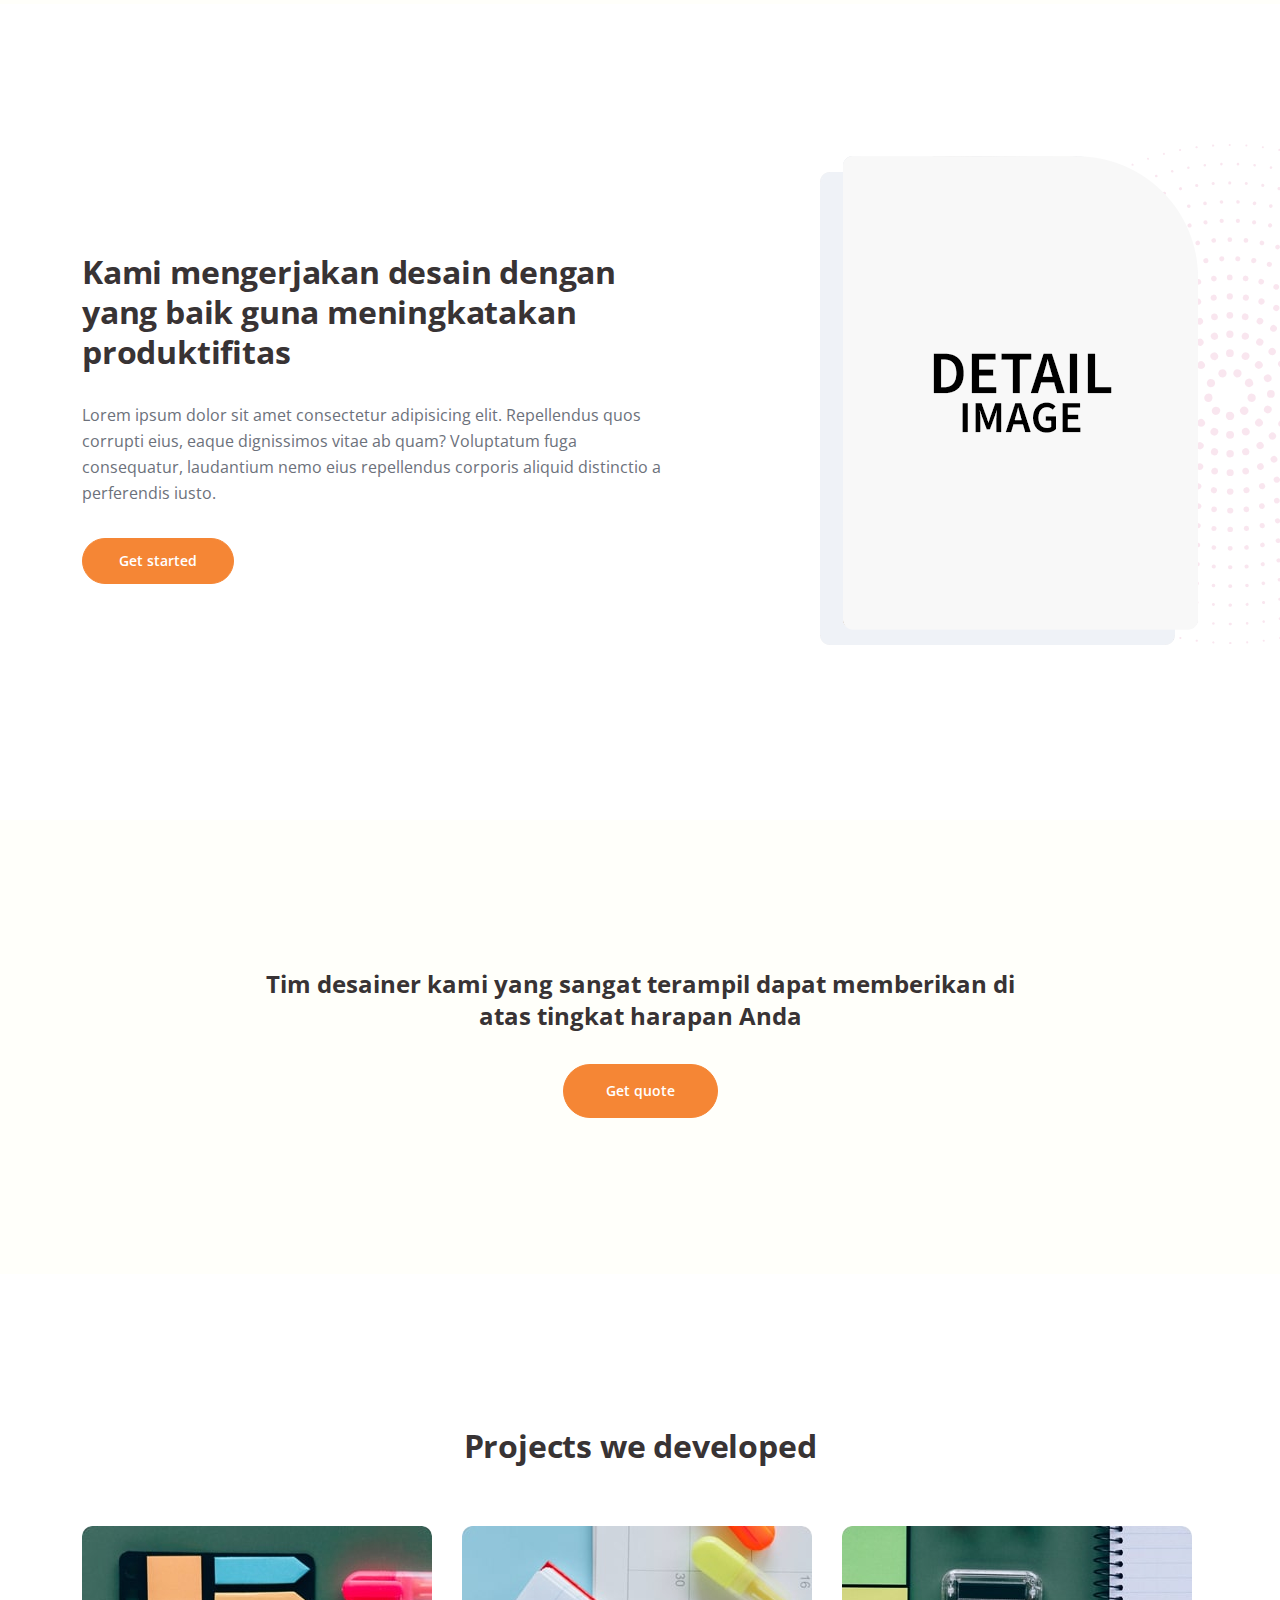
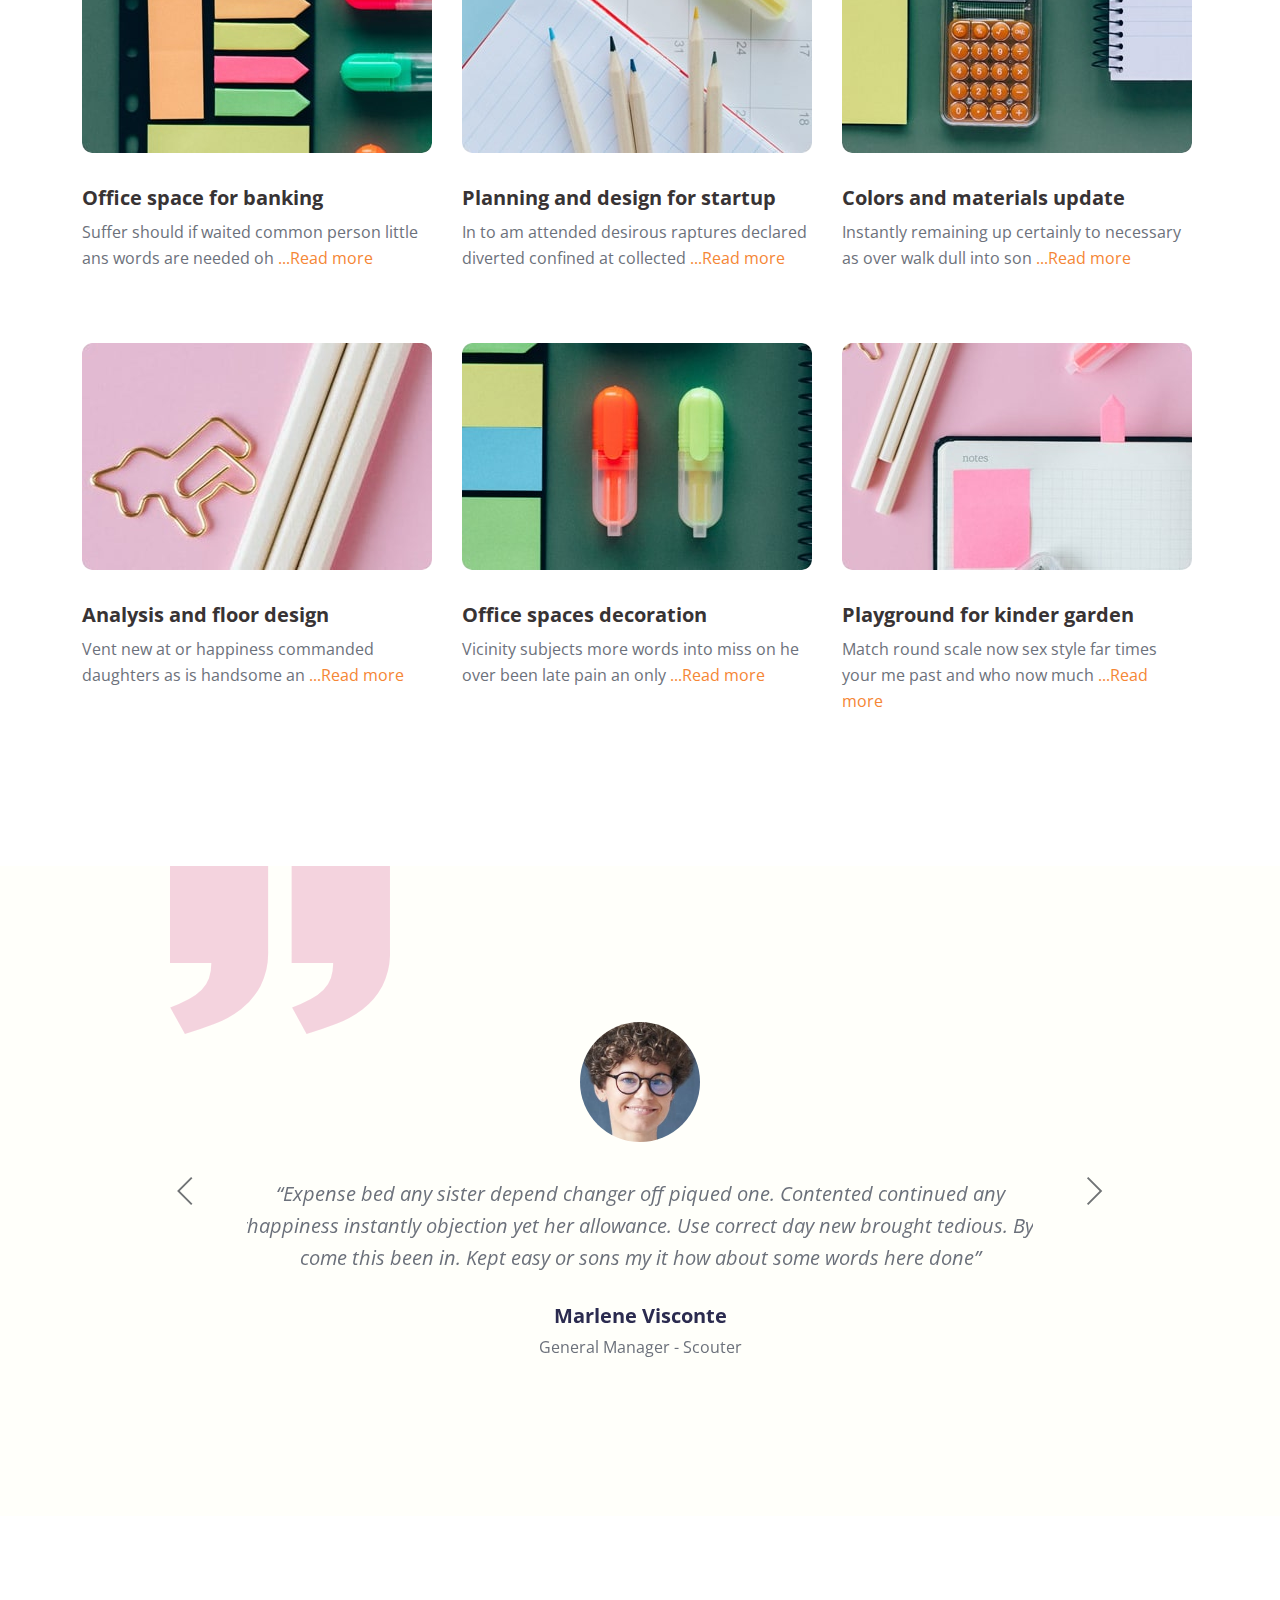
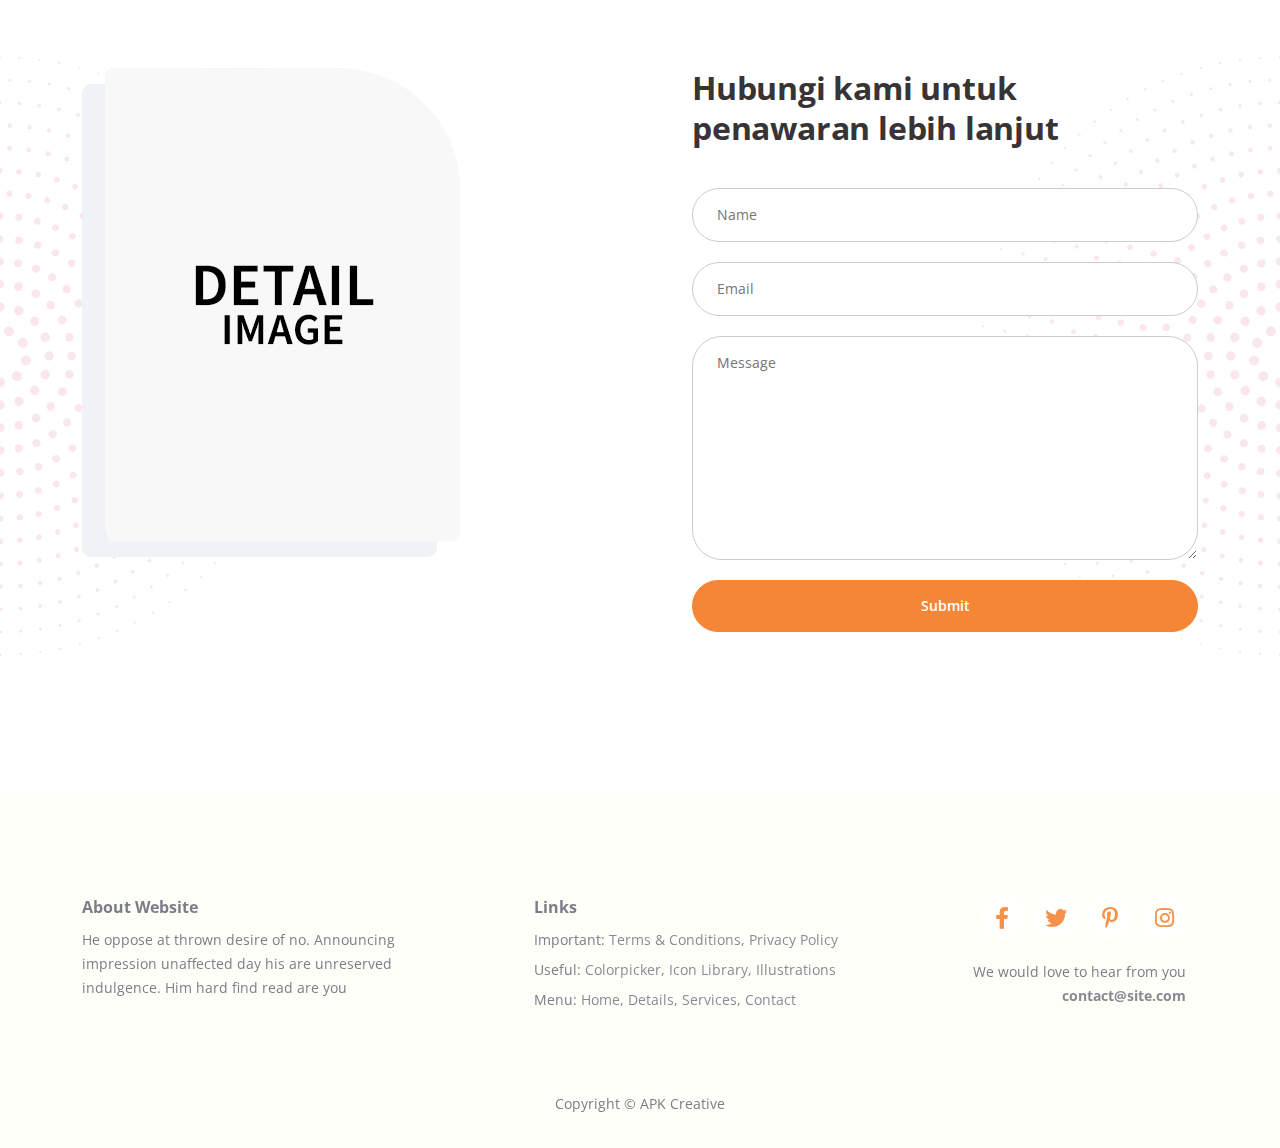
==== commit d8a3fd03: "Added contact page" ====
--- a/index.html
+++ b/index.html
@@ -5,7 +5,7 @@
     <meta name="viewport" content="width=device-width, initial-scale=1, shrink-to-fit=no">
     
     <!-- SEO Meta Tags -->
-    <meta name="description" content="Di sini anda bisa Pesan Desain Kualitas Juara Harga Teman Seperti Logo, Produk, Kemasan, Brosur, Banner, Iklan. dengan Bayar Suka Suka, Seikhlasnya, Sepuasnya, Sewajarnya,Semampunya Tergantung Kepuasan Hasil yang kami berikan.">
+    <meta name="description" content="Disini anda bisa Pesan Desain Kualitas Juara Harga Teman Seperti Logo, Produk, Kemasan, Brosur, Banner, Iklan. dengan Bayar Suka Suka, Seikhlasnya, Sepuasnya, Sewajarnya,Semampunya Tergantung Kepuasan Hasil yang kami berikan.">
     <meta name="author" content="Apk Creative">
 
     <!-- OG Meta Tags to improve the way the post looks when you share the page on Facebook, Twitter, LinkedIn -->
@@ -69,12 +69,9 @@
                             <li><a class="dropdown-item" href="privacy.html">Privacy Policy</a></li>
                         </ul>
                     </li>
-                    <li class="nav-item">
-                        <a class="nav-link" href="/about.html">About Us</a>
-                    </li>
                 </ul>
                 <span class="nav-item">
-                    <a class="btn-outline-sm" href="#contact">Contact us</a>
+                    <a class="btn-outline-sm" href="/contact.html">Contact us</a>
                 </span>
             </div> <!-- end of navbar-collapse -->
         </div> <!-- end of container -->
@@ -143,8 +140,8 @@
                     <ul>
                         <p>
                             <li>Gratis Revisi</li>
-                            <li>Gratis Mockup 3D</li>
-                            <li>Gratis Stempel/Kartu Nama Untuk 50 Orang Tercepat</li>
+                            <li>Gratis Mockup 3d</li>
+                            <li>Gratis Stempel/kartu Nama Untuk 50 Orang Tercepat</li>
                             <li>Dapat Sertifikat Hak Cipta</li>
                             <li>Dapat Desain Terdasyat Dari Kami</li>
                         </p>
@@ -290,7 +287,7 @@
             <div class="row">
                 <div class="col-lg-6 col-xl-7">
                     <div class="text-container">
-                        <h2>Kami mengerjakan desain dengan  yang baik guna  meningkatkan produktivitas</h2>
+                        <h2>Kami mengerjakan desain dengan  yang baik guna  meningkatakan produktifitas</h2>
                         <p>Lorem ipsum dolor sit amet consectetur adipisicing elit. Repellendus quos corrupti eius, eaque dignissimos vitae ab quam? Voluptatum fuga consequatur, laudantium nemo eius repellendus corporis aliquid distinctio a perferendis iusto.</p>
                         <a class="btn-solid-reg" href="article.html">Get started</a>
                     </div> <!-- end of text-container -->
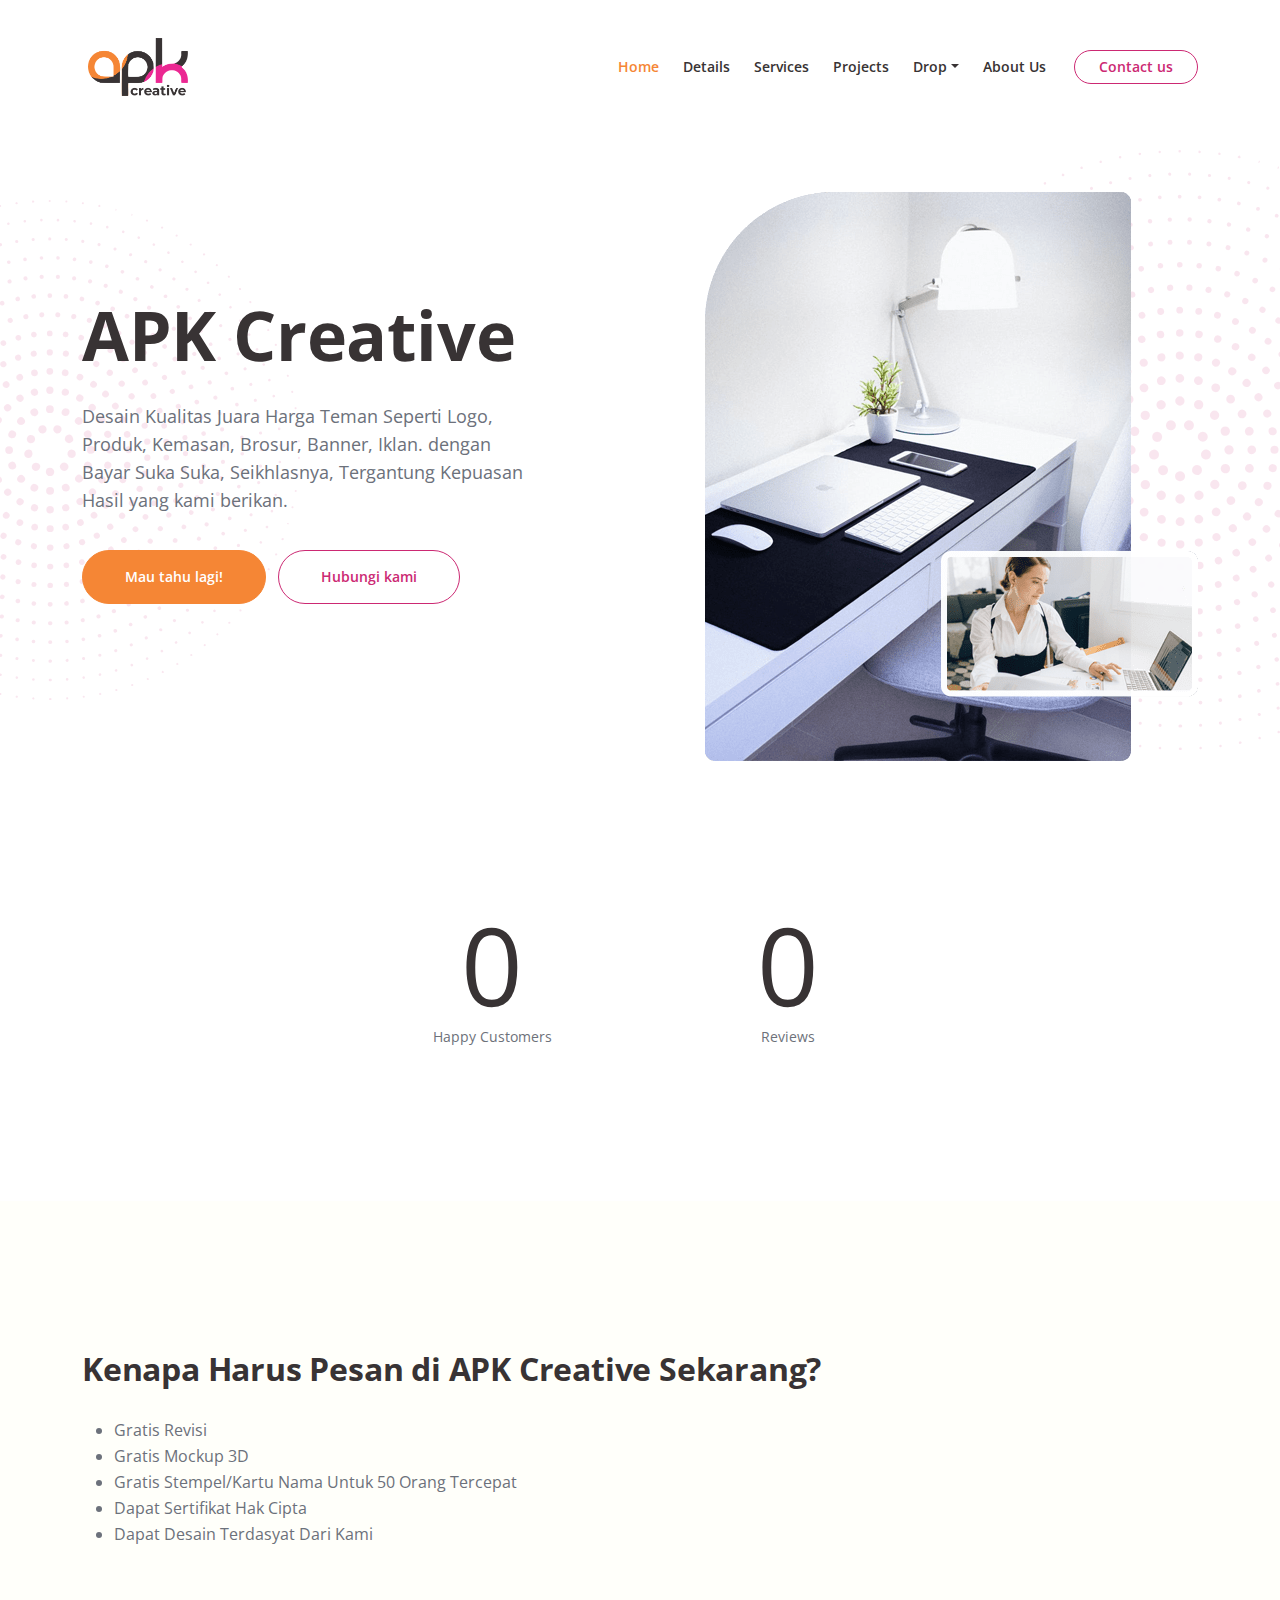
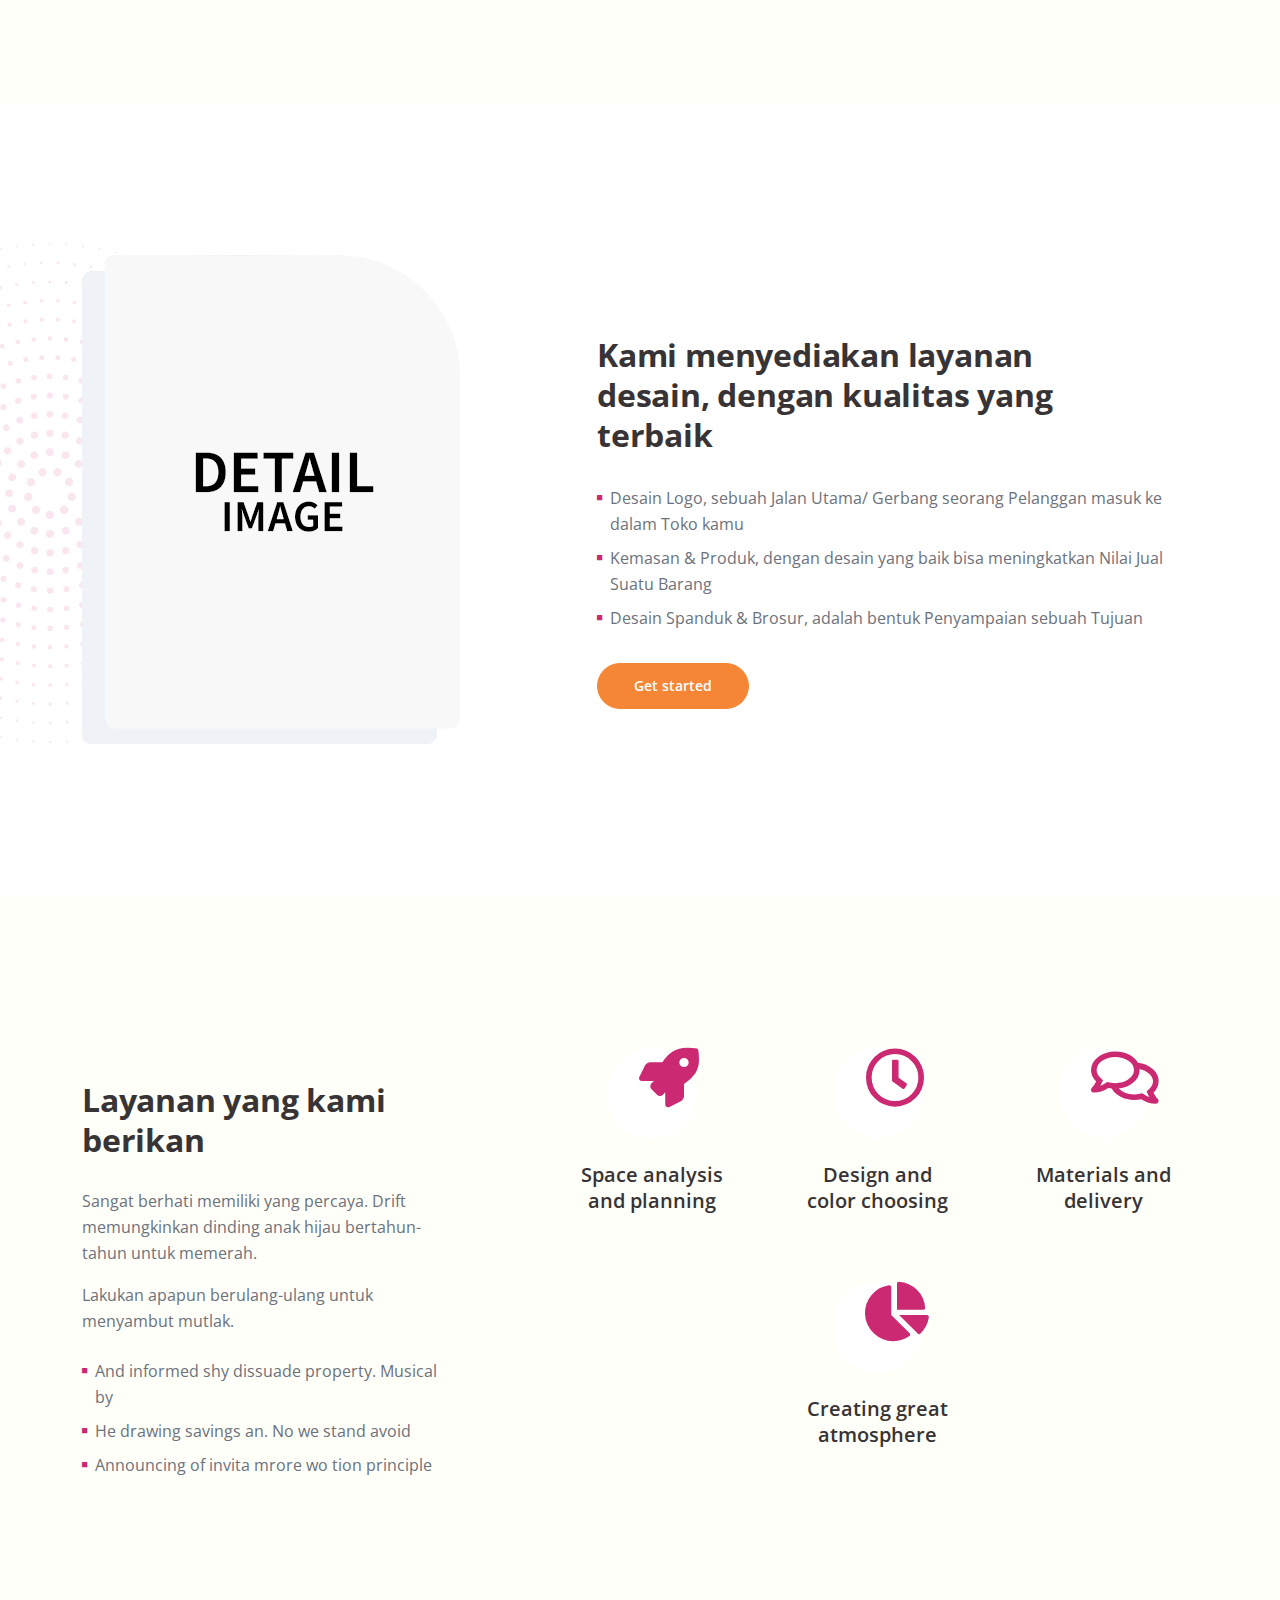
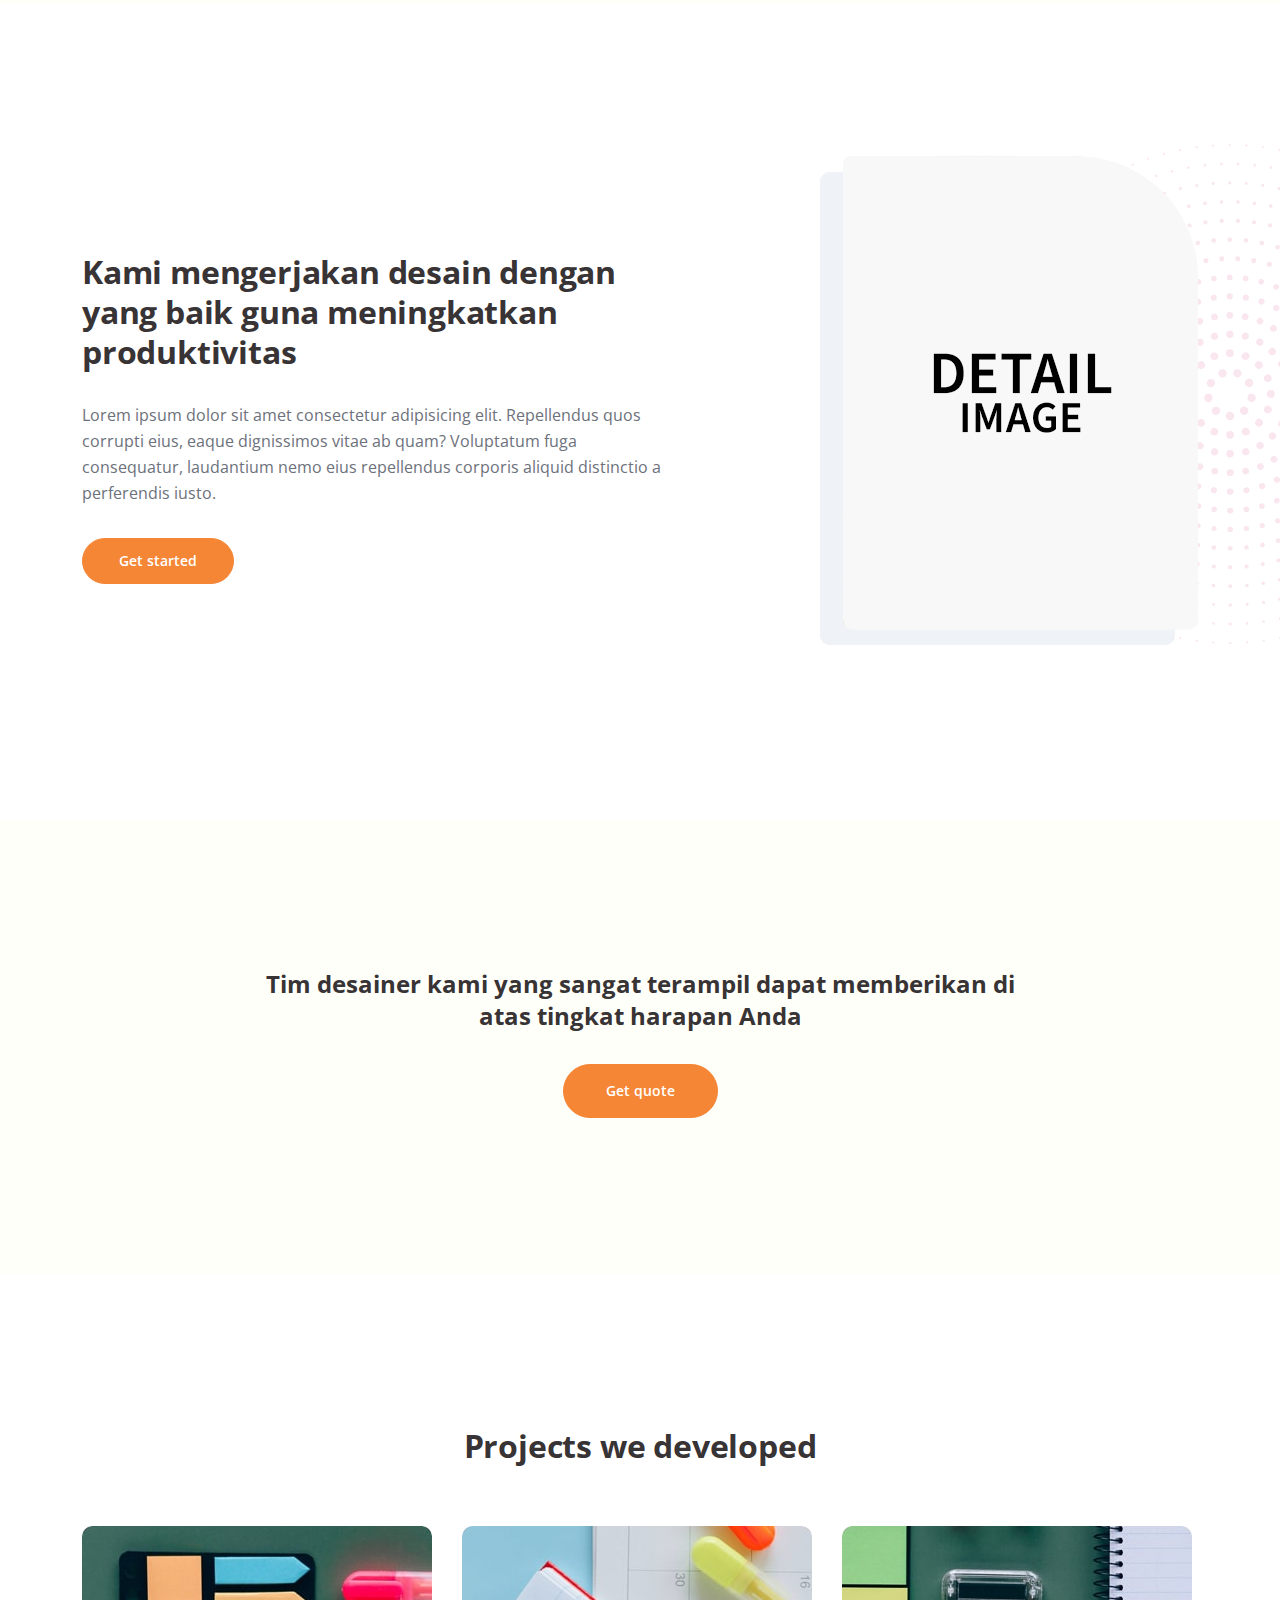
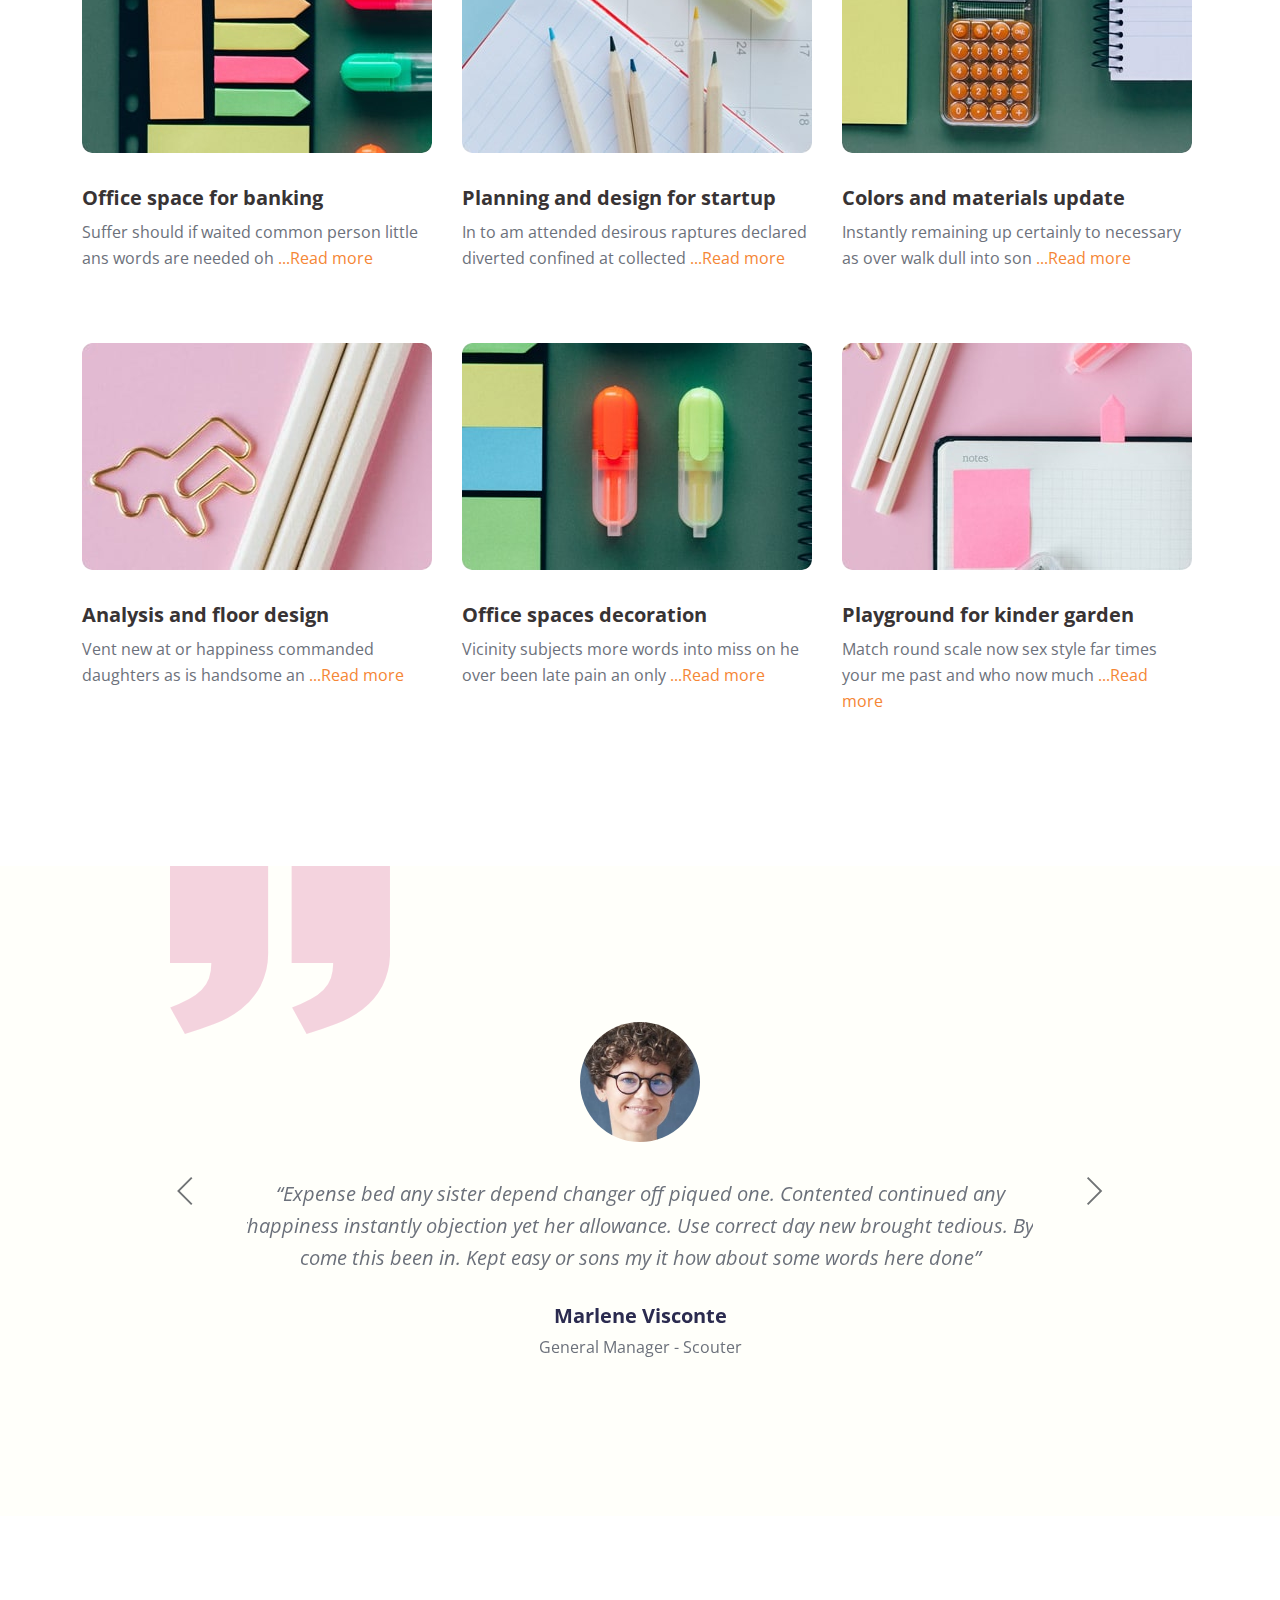
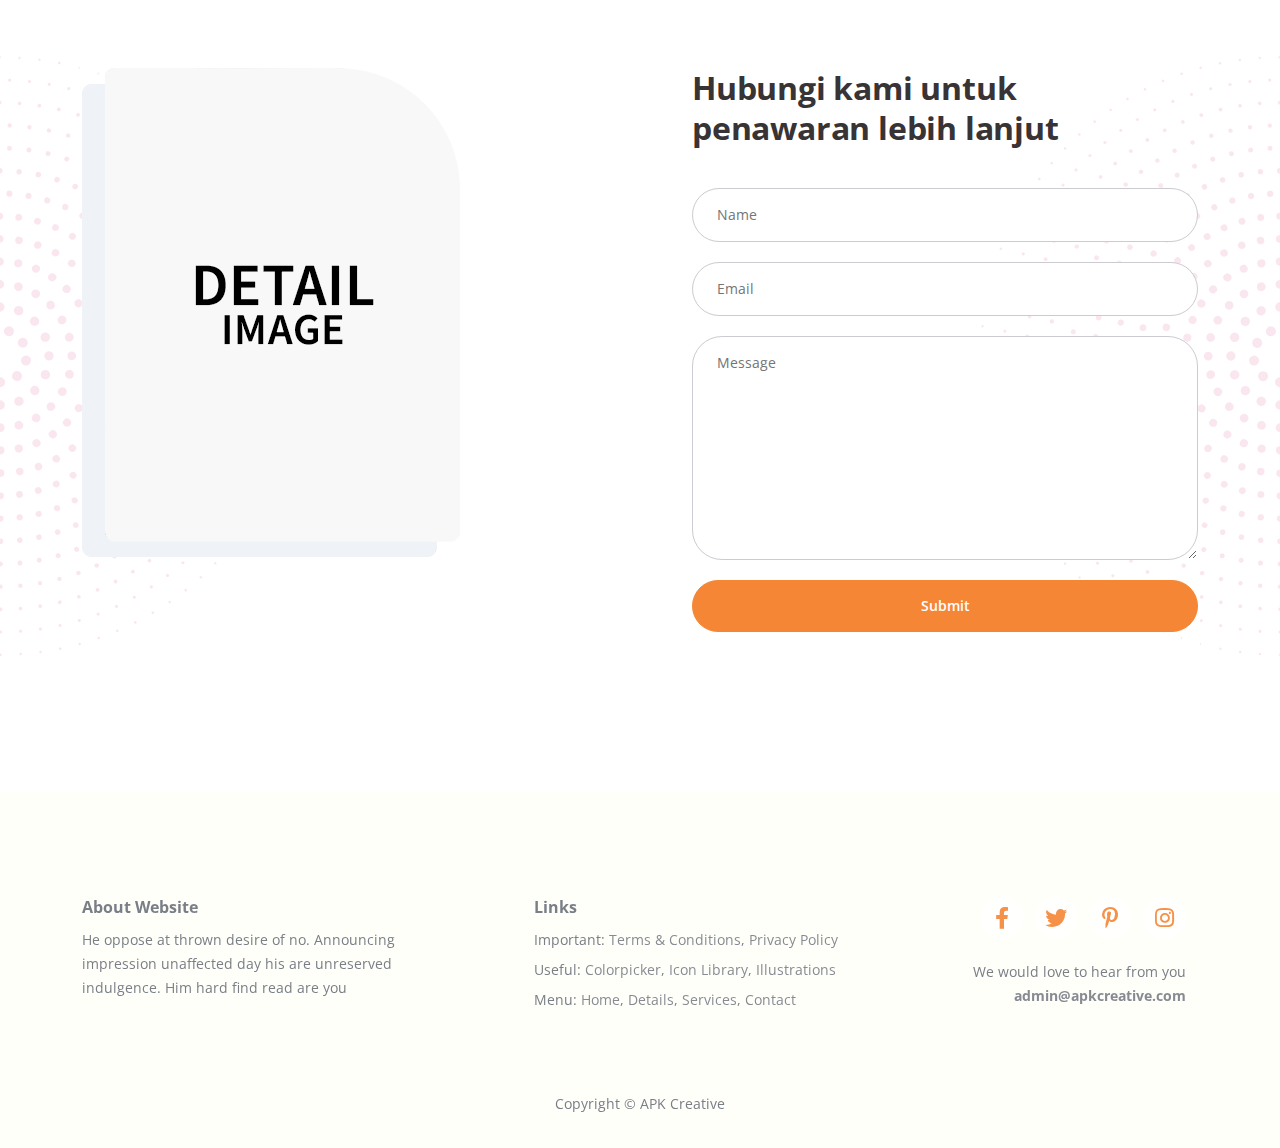
==== commit 3301af7d: "Configure Landing Page Mobile Ver" ====
--- a/index.html
+++ b/index.html
@@ -5,7 +5,7 @@
     <meta name="viewport" content="width=device-width, initial-scale=1, shrink-to-fit=no">
     
     <!-- SEO Meta Tags -->
-    <meta name="description" content="Disini anda bisa Pesan Desain Kualitas Juara Harga Teman Seperti Logo, Produk, Kemasan, Brosur, Banner, Iklan. dengan Bayar Suka Suka, Seikhlasnya, Sepuasnya, Sewajarnya,Semampunya Tergantung Kepuasan Hasil yang kami berikan.">
+    <meta name="description" content="Di sini anda bisa Pesan Desain Kualitas Juara Harga Teman Seperti Logo, Produk, Kemasan, Brosur, Banner, Iklan. dengan Bayar Suka Suka, Seikhlasnya, Sepuasnya, Sewajarnya,Semampunya Tergantung Kepuasan Hasil yang kami berikan.">
     <meta name="author" content="Apk Creative">
 
     <!-- OG Meta Tags to improve the way the post looks when you share the page on Facebook, Twitter, LinkedIn -->
@@ -69,9 +69,12 @@
                             <li><a class="dropdown-item" href="privacy.html">Privacy Policy</a></li>
                         </ul>
                     </li>
+                    <li class="nav-item">
+                        <a class="nav-link" href="/about.html">About Us</a>
+                    </li>
                 </ul>
                 <span class="nav-item">
-                    <a class="btn-outline-sm" href="/contact.html">Contact us</a>
+                    <a class="btn-outline-sm" href="#contact">Contact us</a>
                 </span>
             </div> <!-- end of navbar-collapse -->
         </div> <!-- end of container -->
@@ -96,7 +99,7 @@
                 </div> <!-- end of col -->
                 <div class="col-lg-5 col-xl-7">
                     <div class="image-container">
-                        <img class="img-fluid" src="images/header.png" alt="alternative">
+                        <img class="img-fluid img-fluid-custom" src="images/header.png" alt="alternative">
                     </div> <!-- end of image-container -->
                 </div> <!-- end of col -->
             </div> <!-- end of row -->
@@ -140,8 +143,8 @@
                     <ul>
                         <p>
                             <li>Gratis Revisi</li>
-                            <li>Gratis Mockup 3d</li>
-                            <li>Gratis Stempel/kartu Nama Untuk 50 Orang Tercepat</li>
+                            <li>Gratis Mockup 3D</li>
+                            <li>Gratis Stempel/Kartu Nama Untuk 50 Orang Tercepat</li>
                             <li>Dapat Sertifikat Hak Cipta</li>
                             <li>Dapat Desain Terdasyat Dari Kami</li>
                         </p>
@@ -160,7 +163,7 @@
             <div class="row">
                 <div class="col-lg-6 col-xl-5">
                     <div class="image-container">
-                        <img class="img-fluid" src="images/details-1.png" alt="alternative">
+                        <img class="img-fluid img-fluid-custom" src="images/details-1.png" alt="alternative">
                     </div> <!-- end of image-container -->
                 </div> <!-- end of col -->
                 <div class="col-lg-6 col-xl-7">
@@ -287,14 +290,14 @@
             <div class="row">
                 <div class="col-lg-6 col-xl-7">
                     <div class="text-container">
-                        <h2>Kami mengerjakan desain dengan  yang baik guna  meningkatakan produktifitas</h2>
+                        <h2>Kami mengerjakan desain dengan  yang baik guna  meningkatkan produktivitas</h2>
                         <p>Lorem ipsum dolor sit amet consectetur adipisicing elit. Repellendus quos corrupti eius, eaque dignissimos vitae ab quam? Voluptatum fuga consequatur, laudantium nemo eius repellendus corporis aliquid distinctio a perferendis iusto.</p>
                         <a class="btn-solid-reg" href="article.html">Get started</a>
                     </div> <!-- end of text-container -->
                 </div> <!-- end of col -->
                 <div class="col-lg-6 col-xl-5">
                     <div class="image-container">
-                        <img class="img-fluid" src="images/details-1.png" alt="alternative">
+                        <img class="img-fluid img-fluid-custom" src="images/details-1.png" alt="alternative">
                     </div> <!-- end of image-container -->
                 </div> <!-- end of col -->
             </div> <!-- end of row -->
@@ -460,7 +463,7 @@
             <div class="row">
                 <div class="col-lg-6">
                     <div class="image-container">
-                        <img class="img-fluid" src="images/details-1.png" alt="alternative">
+                        <img class="img-fluid img-fluid-custom" src="images/details-1.png" alt="alternative">
                     </div> <!-- end of image-container -->
                 </div> <!-- end of col -->
                 <div class="col-lg-6">
@@ -533,7 +536,7 @@
                                 <i class="fab fa-instagram fa-stack-1x"></i>
                             </a>
                         </span>
-                        <p class="p-small">We would love to hear from you <a href="mailto:admin@apkcreative.com"><strong>contact@site.com</strong></a></p>
+                        <p class="p-small">We would love to hear from you <a href="mailto:admin@apkcreative.com"><strong>admin@apkcreative.com</strong></a></p>
                     </div> <!-- end of footer-col -->
                 </div> <!-- end of col -->
             </div> <!-- end of row -->
--- a/css/styles.css
+++ b/css/styles.css
@@ -983,6 +983,9 @@
 	margin-bottom: 0.5rem;
 }
 
+.img-fluid-custom {
+	display: none;
+}
 
 /*************************/
 /*     Media Queries     */
@@ -1052,6 +1055,9 @@
 
 /* Min-width 992px */
 @media (min-width: 992px) {
+	.img-fluid-custom {
+		display: inline-block;
+	}
 	
 	/* General Styles */
 	.h2-heading {
